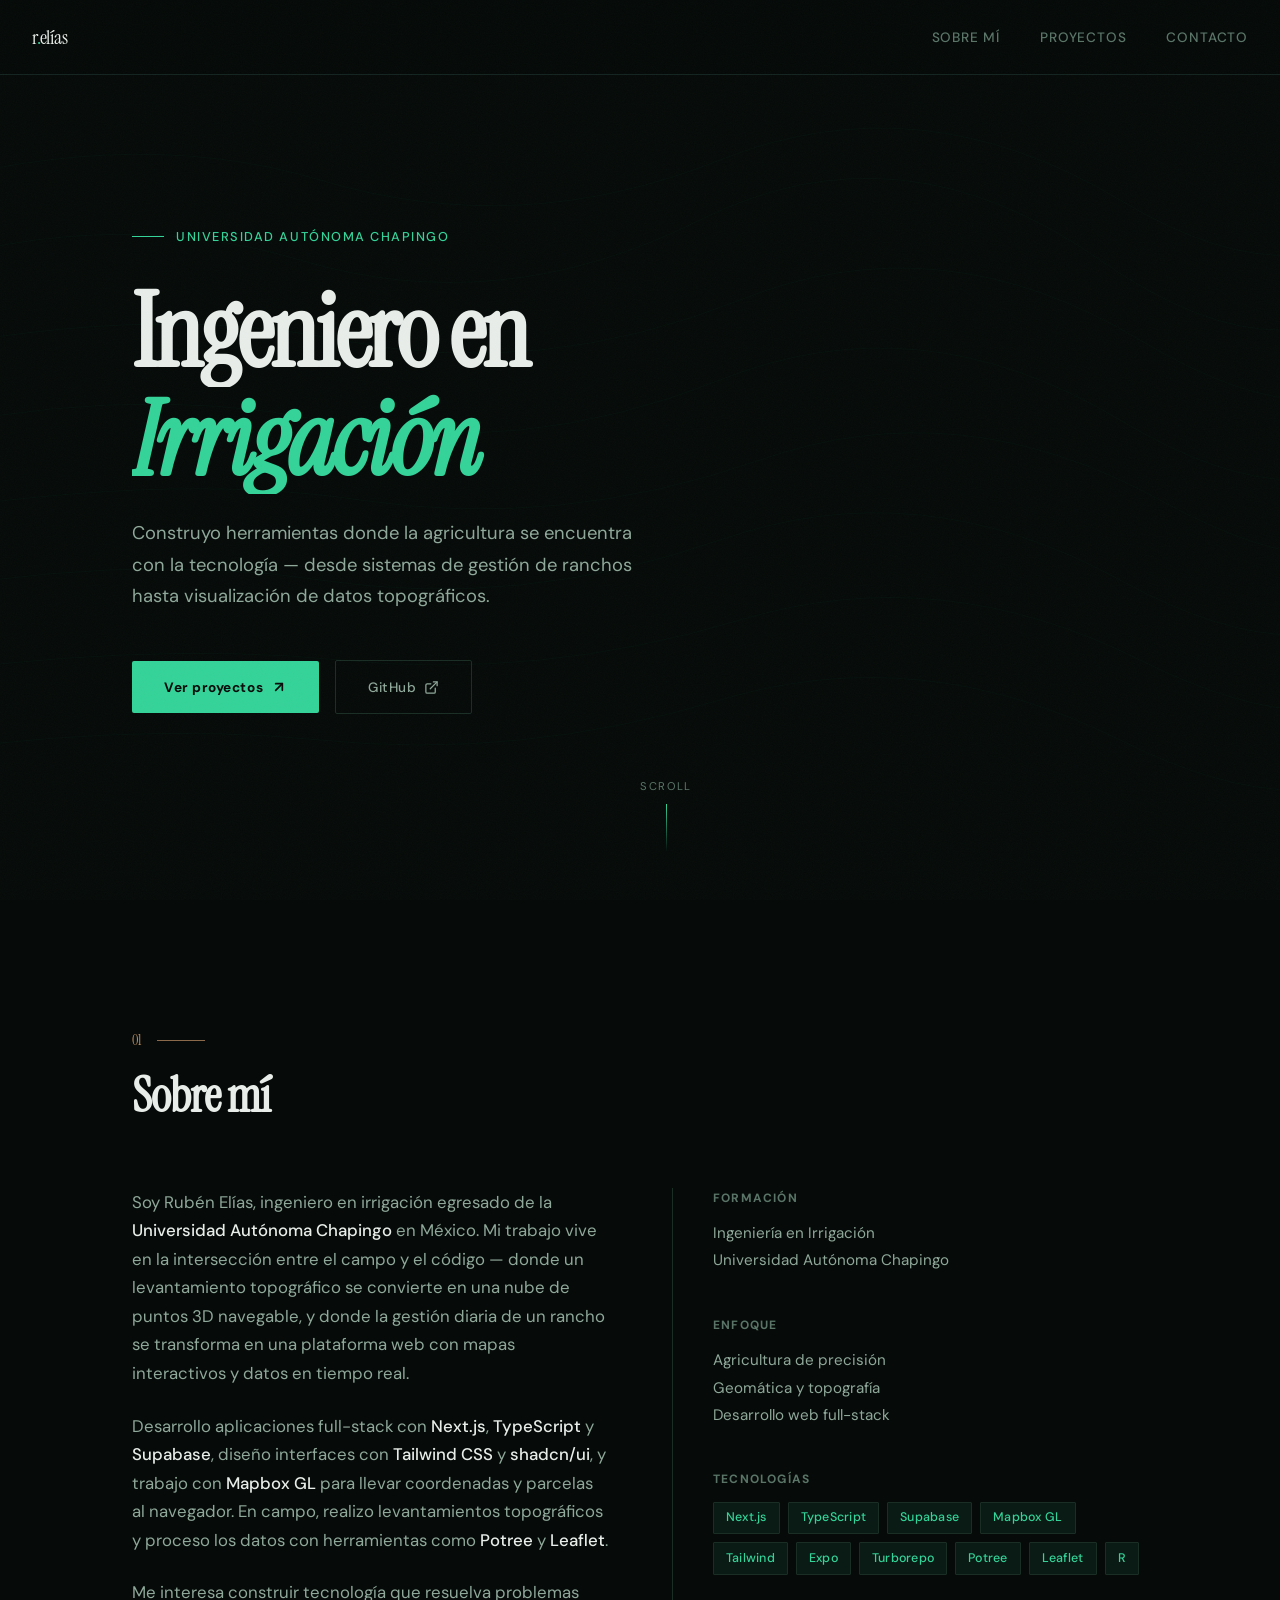
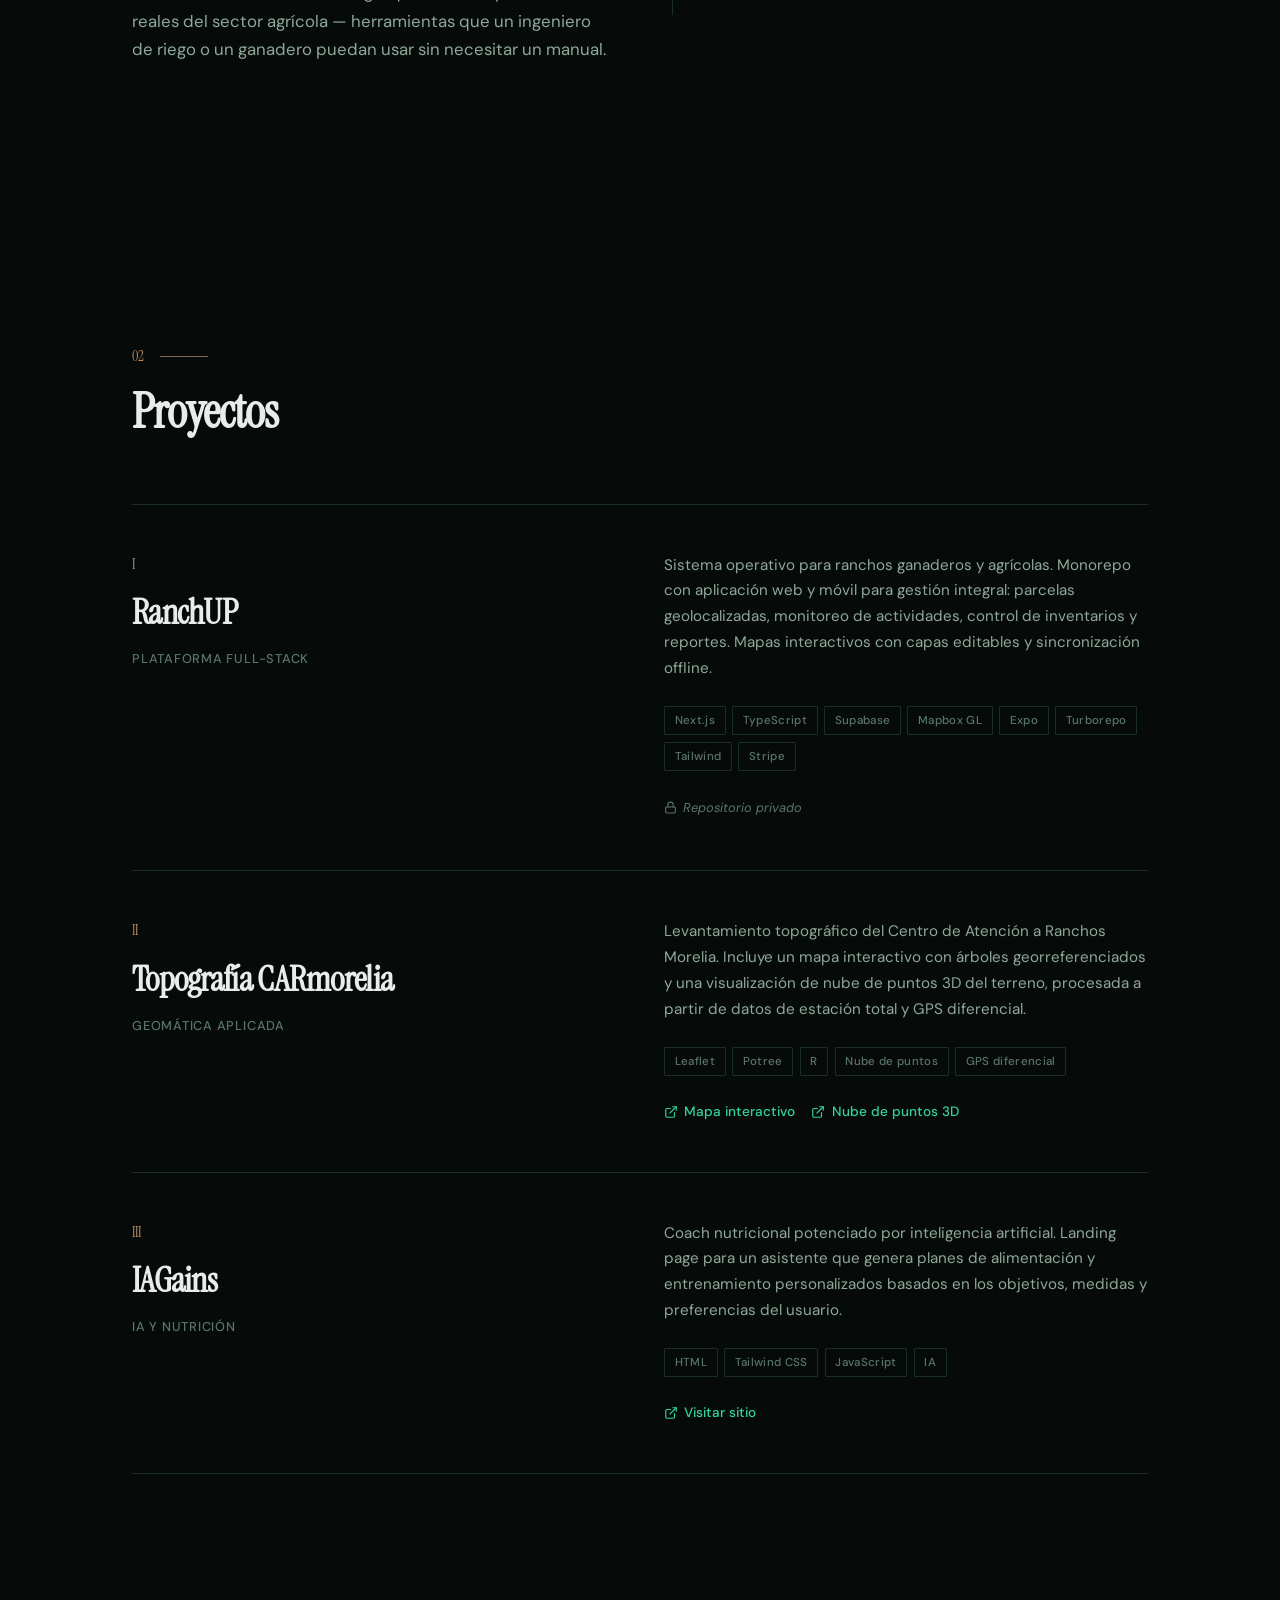
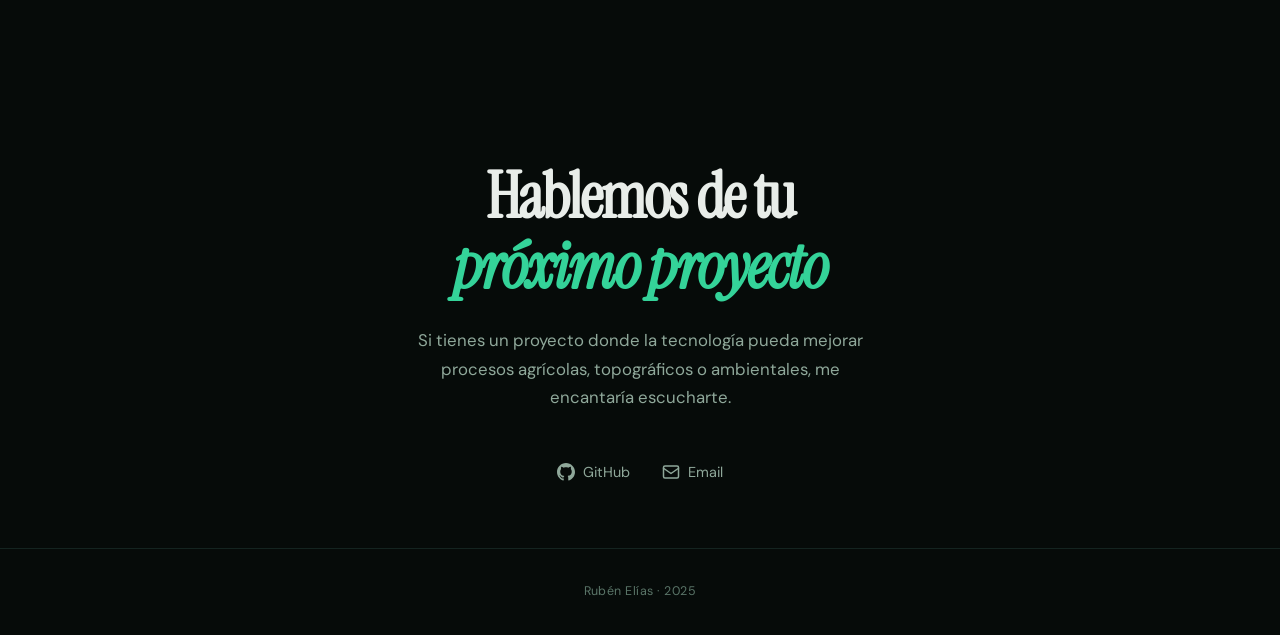
==== index.html @ 55826eb1 "Add portfolio site" ====
<!DOCTYPE html>
<html lang="es">
<head>
    <meta charset="UTF-8">
    <meta name="viewport" content="width=device-width, initial-scale=1.0">
    <title>Rubén Elías — Ingeniero en Irrigación</title>
    <meta name="description" content="Portafolio de Rubén Elías. Ingeniero en Irrigación por la Universidad Autónoma Chapingo. Agricultura de precisión, geomática y desarrollo web.">
    <meta property="og:title" content="Rubén Elías — Ingeniero en Irrigación">
    <meta property="og:description" content="Donde la agricultura se encuentra con la tecnología.">
    <meta property="og:type" content="website">
    <meta property="og:url" content="https://reliasdomi.github.io">
    <link rel="icon" href="data:image/svg+xml,%3Csvg xmlns='http://www.w3.org/2000/svg' viewBox='0 0 100 100'%3E%3Ccircle cx='50' cy='50' r='45' fill='none' stroke='%2334d399' stroke-width='3'/%3E%3Cpath d='M30 65 Q40 30 50 50 Q60 70 70 35' fill='none' stroke='%2334d399' stroke-width='4' stroke-linecap='round'/%3E%3C/svg%3E">
    <link rel="preconnect" href="https://fonts.googleapis.com">
    <link rel="preconnect" href="https://fonts.gstatic.com" crossorigin>
    <link href="https://fonts.googleapis.com/css2?family=DM+Sans:ital,wght@0,400;0,500;0,700;1,400&family=Instrument+Serif:ital@0;1&display=swap" rel="stylesheet">
    <style>
        *, *::before, *::after { margin: 0; padding: 0; box-sizing: border-box; }

        :root {
            --bg-deep: #060b09;
            --bg-surface: #0c1410;
            --bg-elevated: #121e19;
            --bg-card: #0f1a15;
            --border: #1a2e25;
            --border-subtle: #142420;
            --text-primary: #e8ede9;
            --text-secondary: #8fa89a;
            --text-muted: #5a7568;
            --accent: #34d399;
            --accent-dim: #059669;
            --accent-glow: rgba(52, 211, 153, 0.08);
            --copper: #c2956a;
            --copper-dim: #8a6a4a;
            --font-display: 'Instrument Serif', Georgia, serif;
            --font-body: 'DM Sans', system-ui, sans-serif;
        }

        html { scroll-behavior: smooth; }

        body {
            font-family: var(--font-body);
            background: var(--bg-deep);
            color: var(--text-primary);
            line-height: 1.7;
            overflow-x: hidden;
            -webkit-font-smoothing: antialiased;
        }

        /* ========== TOPOGRAPHIC BACKGROUND ========== */
        .topo-bg {
            position: fixed;
            inset: 0;
            z-index: 0;
            pointer-events: none;
            opacity: 0.035;
        }

        .topo-bg svg {
            width: 100%;
            height: 100%;
        }

        /* ========== LAYOUT ========== */
        .container {
            max-width: 1080px;
            margin: 0 auto;
            padding: 0 2rem;
        }

        section {
            position: relative;
            z-index: 1;
        }

        /* ========== NAV ========== */
        nav {
            position: fixed;
            top: 0;
            left: 0;
            right: 0;
            z-index: 100;
            padding: 1.25rem 2rem;
            display: flex;
            justify-content: space-between;
            align-items: center;
            backdrop-filter: blur(20px);
            background: rgba(6, 11, 9, 0.7);
            border-bottom: 1px solid var(--border-subtle);
            transition: transform 0.4s ease;
        }

        nav.hidden { transform: translateY(-100%); }

        .nav-logo {
            font-family: var(--font-display);
            font-size: 1.25rem;
            color: var(--text-primary);
            text-decoration: none;
            letter-spacing: -0.01em;
        }

        .nav-logo span { color: var(--accent); }

        .nav-links {
            display: flex;
            gap: 2.5rem;
            list-style: none;
        }

        .nav-links a {
            color: var(--text-muted);
            text-decoration: none;
            font-size: 0.85rem;
            font-weight: 500;
            letter-spacing: 0.06em;
            text-transform: uppercase;
            transition: color 0.3s;
        }

        .nav-links a:hover { color: var(--accent); }

        /* ========== HERO ========== */
        .hero {
            min-height: 100vh;
            display: flex;
            align-items: center;
            padding: 8rem 0 6rem;
            position: relative;
        }

        .hero-content { width: 100%; }

        .hero-label {
            display: inline-flex;
            align-items: center;
            gap: 0.75rem;
            font-size: 0.8rem;
            font-weight: 500;
            letter-spacing: 0.12em;
            text-transform: uppercase;
            color: var(--accent);
            margin-bottom: 2rem;
            opacity: 0;
            transform: translateY(20px);
            animation: fadeUp 0.8s 0.3s forwards;
        }

        .hero-label::before {
            content: '';
            display: block;
            width: 2rem;
            height: 1px;
            background: var(--accent);
        }

        .hero-title {
            font-family: var(--font-display);
            font-size: clamp(3.2rem, 8vw, 6.5rem);
            line-height: 1.05;
            letter-spacing: -0.03em;
            color: var(--text-primary);
            margin-bottom: 1.5rem;
        }

        .hero-title .line {
            display: block;
            overflow: hidden;
        }

        .hero-title .line-inner {
            display: block;
            opacity: 0;
            transform: translateY(100%);
            animation: slideUp 1s cubic-bezier(0.16, 1, 0.3, 1) forwards;
        }

        .hero-title .line:nth-child(1) .line-inner { animation-delay: 0.5s; }
        .hero-title .line:nth-child(2) .line-inner { animation-delay: 0.65s; }

        .hero-title em {
            font-style: italic;
            color: var(--accent);
        }

        .hero-subtitle {
            font-size: 1.15rem;
            color: var(--text-secondary);
            max-width: 520px;
            margin-bottom: 3rem;
            opacity: 0;
            transform: translateY(20px);
            animation: fadeUp 0.8s 1s forwards;
        }

        .hero-actions {
            display: flex;
            gap: 1rem;
            align-items: center;
            opacity: 0;
            transform: translateY(20px);
            animation: fadeUp 0.8s 1.2s forwards;
        }

        .btn-primary {
            display: inline-flex;
            align-items: center;
            gap: 0.5rem;
            padding: 0.9rem 2rem;
            background: var(--accent);
            color: var(--bg-deep);
            text-decoration: none;
            font-weight: 700;
            font-size: 0.85rem;
            letter-spacing: 0.04em;
            border-radius: 2px;
            transition: all 0.3s;
        }

        .btn-primary:hover {
            background: #5eead4;
            box-shadow: 0 0 30px rgba(52, 211, 153, 0.25);
        }

        .btn-ghost {
            display: inline-flex;
            align-items: center;
            gap: 0.5rem;
            padding: 0.9rem 2rem;
            color: var(--text-secondary);
            text-decoration: none;
            font-weight: 500;
            font-size: 0.85rem;
            letter-spacing: 0.04em;
            border: 1px solid var(--border);
            border-radius: 2px;
            transition: all 0.3s;
        }

        .btn-ghost:hover {
            color: var(--text-primary);
            border-color: var(--text-muted);
        }

        .hero-scroll {
            position: absolute;
            bottom: 3rem;
            left: 50%;
            transform: translateX(-50%);
            display: flex;
            flex-direction: column;
            align-items: center;
            gap: 0.5rem;
            color: var(--text-muted);
            font-size: 0.7rem;
            letter-spacing: 0.15em;
            text-transform: uppercase;
            opacity: 0;
            animation: fadeUp 0.8s 1.6s forwards;
        }

        .scroll-line {
            width: 1px;
            height: 3rem;
            background: linear-gradient(to bottom, var(--accent), transparent);
            animation: pulse 2s ease-in-out infinite;
        }

        /* ========== SECTION HEADERS ========== */
        .section-header {
            margin-bottom: 4rem;
        }

        .section-number {
            font-family: var(--font-display);
            font-size: 0.9rem;
            color: var(--copper);
            display: flex;
            align-items: center;
            gap: 1rem;
            margin-bottom: 1rem;
        }

        .section-number::after {
            content: '';
            display: block;
            width: 3rem;
            height: 1px;
            background: var(--copper-dim);
        }

        .section-title {
            font-family: var(--font-display);
            font-size: clamp(2rem, 4vw, 3rem);
            line-height: 1.15;
            letter-spacing: -0.02em;
        }

        /* ========== ABOUT ========== */
        .about {
            padding: 8rem 0;
        }

        .about-grid {
            display: grid;
            grid-template-columns: 1fr 1fr;
            gap: 4rem;
            align-items: start;
        }

        .about-text p {
            color: var(--text-secondary);
            margin-bottom: 1.5rem;
            font-size: 1.05rem;
        }

        .about-text strong {
            color: var(--text-primary);
            font-weight: 500;
        }

        .about-aside {
            border-left: 1px solid var(--border);
            padding-left: 2.5rem;
        }

        .aside-block {
            margin-bottom: 2.5rem;
        }

        .aside-label {
            font-size: 0.75rem;
            font-weight: 700;
            letter-spacing: 0.1em;
            text-transform: uppercase;
            color: var(--text-muted);
            margin-bottom: 0.75rem;
        }

        .aside-value {
            color: var(--text-secondary);
            font-size: 0.95rem;
            line-height: 1.8;
        }

        .tech-list {
            display: flex;
            flex-wrap: wrap;
            gap: 0.5rem;
        }

        .tech-tag {
            padding: 0.3rem 0.75rem;
            background: var(--accent-glow);
            border: 1px solid var(--border);
            color: var(--accent);
            font-size: 0.78rem;
            font-weight: 500;
            border-radius: 1px;
            letter-spacing: 0.02em;
        }

        /* ========== PROJECTS ========== */
        .projects {
            padding: 8rem 0;
        }

        .project-card {
            display: grid;
            grid-template-columns: 1fr 1fr;
            gap: 3rem;
            padding: 3rem 0;
            border-top: 1px solid var(--border);
            align-items: start;
        }

        .project-card:last-child {
            border-bottom: 1px solid var(--border);
        }

        .project-meta {
            display: flex;
            flex-direction: column;
            gap: 1rem;
        }

        .project-number {
            font-family: var(--font-display);
            font-size: 0.85rem;
            color: var(--copper);
        }

        .project-name {
            font-family: var(--font-display);
            font-size: clamp(1.6rem, 3vw, 2.2rem);
            line-height: 1.15;
            letter-spacing: -0.02em;
        }

        .project-type {
            font-size: 0.8rem;
            color: var(--text-muted);
            font-weight: 500;
            letter-spacing: 0.06em;
            text-transform: uppercase;
        }

        .project-body p {
            color: var(--text-secondary);
            font-size: 0.95rem;
            margin-bottom: 1.5rem;
        }

        .project-tags {
            display: flex;
            flex-wrap: wrap;
            gap: 0.4rem;
            margin-bottom: 1.5rem;
        }

        .project-tag {
            padding: 0.25rem 0.6rem;
            font-size: 0.72rem;
            font-weight: 500;
            letter-spacing: 0.03em;
            color: var(--text-muted);
            border: 1px solid var(--border);
            border-radius: 1px;
        }

        .project-links {
            display: flex;
            gap: 1rem;
            flex-wrap: wrap;
        }

        .project-link {
            display: inline-flex;
            align-items: center;
            gap: 0.4rem;
            color: var(--accent);
            text-decoration: none;
            font-size: 0.85rem;
            font-weight: 500;
            transition: color 0.3s;
        }

        .project-link:hover { color: #5eead4; }

        .project-link svg {
            width: 14px;
            height: 14px;
        }

        .project-private {
            display: inline-flex;
            align-items: center;
            gap: 0.4rem;
            color: var(--text-muted);
            font-size: 0.8rem;
            font-style: italic;
        }

        .project-private svg {
            width: 13px;
            height: 13px;
        }

        /* ========== CONTACT ========== */
        .contact {
            padding: 10rem 0 4rem;
            text-align: center;
        }

        .contact-heading {
            font-family: var(--font-display);
            font-size: clamp(2.5rem, 5vw, 4rem);
            line-height: 1.1;
            letter-spacing: -0.03em;
            margin-bottom: 1.5rem;
        }

        .contact-heading em {
            font-style: italic;
            color: var(--accent);
        }

        .contact-text {
            color: var(--text-secondary);
            font-size: 1.05rem;
            max-width: 480px;
            margin: 0 auto 3rem;
        }

        .contact-links {
            display: flex;
            justify-content: center;
            gap: 2rem;
        }

        .contact-link {
            display: inline-flex;
            align-items: center;
            gap: 0.5rem;
            color: var(--text-secondary);
            text-decoration: none;
            font-size: 0.9rem;
            transition: color 0.3s;
        }

        .contact-link:hover { color: var(--accent); }

        .contact-link svg {
            width: 18px;
            height: 18px;
        }

        /* ========== FOOTER ========== */
        footer {
            border-top: 1px solid var(--border-subtle);
            padding: 2rem;
            text-align: center;
            color: var(--text-muted);
            font-size: 0.78rem;
            letter-spacing: 0.04em;
        }

        /* ========== REVEAL ANIMATIONS ========== */
        .reveal {
            opacity: 0;
            transform: translateY(30px);
            transition: opacity 0.8s cubic-bezier(0.16, 1, 0.3, 1),
                        transform 0.8s cubic-bezier(0.16, 1, 0.3, 1);
        }

        .reveal.visible {
            opacity: 1;
            transform: translateY(0);
        }

        .reveal-delay-1 { transition-delay: 0.1s; }
        .reveal-delay-2 { transition-delay: 0.2s; }
        .reveal-delay-3 { transition-delay: 0.3s; }

        /* ========== KEYFRAMES ========== */
        @keyframes fadeUp {
            to { opacity: 1; transform: translateY(0); }
        }

        @keyframes slideUp {
            to { opacity: 1; transform: translateY(0); }
        }

        @keyframes pulse {
            0%, 100% { opacity: 0.3; }
            50% { opacity: 1; }
        }

        /* ========== GRAIN OVERLAY ========== */
        body::after {
            content: '';
            position: fixed;
            inset: 0;
            z-index: 9999;
            pointer-events: none;
            opacity: 0.025;
            background-image: url("data:image/svg+xml,%3Csvg viewBox='0 0 256 256' xmlns='http://www.w3.org/2000/svg'%3E%3Cfilter id='n'%3E%3CfeTurbulence type='fractalNoise' baseFrequency='0.9' numOctaves='4' stitchTiles='stitch'/%3E%3C/filter%3E%3Crect width='100%25' height='100%25' filter='url(%23n)'/%3E%3C/svg%3E");
            background-repeat: repeat;
            background-size: 256px 256px;
        }

        /* ========== RESPONSIVE ========== */
        @media (max-width: 768px) {
            .container { padding: 0 1.25rem; }

            .nav-links { display: none; }

            .about-grid {
                grid-template-columns: 1fr;
                gap: 3rem;
            }

            .about-aside {
                border-left: none;
                border-top: 1px solid var(--border);
                padding-left: 0;
                padding-top: 2.5rem;
            }

            .project-card {
                grid-template-columns: 1fr;
                gap: 1.5rem;
                padding: 2.5rem 0;
            }

            .hero { padding: 6rem 0 4rem; }

            .hero-actions {
                flex-direction: column;
                align-items: flex-start;
            }

            .contact-links {
                flex-direction: column;
                align-items: center;
                gap: 1rem;
            }

            .hero-scroll { display: none; }
        }

        /* ========== SELECTION ========== */
        ::selection {
            background: rgba(52, 211, 153, 0.2);
            color: var(--text-primary);
        }
    </style>
</head>
<body>

    <!-- Topographic contour background -->
    <div class="topo-bg" aria-hidden="true">
        <svg viewBox="0 0 1440 900" preserveAspectRatio="xMidYMid slice">
            <g fill="none" stroke="#34d399" stroke-width="0.8">
                <path d="M-50 200 Q200 120 400 180 Q600 240 800 160 Q1000 80 1200 200 Q1400 320 1500 180"/>
                <path d="M-50 280 Q180 200 380 260 Q580 320 780 220 Q980 120 1180 260 Q1380 400 1500 260"/>
                <path d="M-50 360 Q220 300 420 340 Q620 380 820 300 Q1020 220 1220 340 Q1420 460 1500 340"/>
                <path d="M-50 440 Q200 380 400 420 Q600 460 800 380 Q1000 300 1200 420 Q1400 540 1500 420"/>
                <path d="M-50 520 Q240 470 440 500 Q640 530 840 460 Q1040 390 1240 500 Q1440 610 1500 500"/>
                <path d="M-50 600 Q200 550 400 580 Q600 610 800 540 Q1000 470 1200 580 Q1400 690 1500 580"/>
                <path d="M-50 680 Q220 640 420 660 Q620 680 820 620 Q1020 560 1220 660 Q1420 760 1500 660"/>
                <path d="M-50 760 Q200 720 400 740 Q600 760 800 700 Q1000 640 1200 740 Q1400 840 1500 740"/>
            </g>
        </svg>
    </div>

    <!-- Navigation -->
    <nav id="nav">
        <a href="#" class="nav-logo">r<span>.</span>elías</a>
        <ul class="nav-links">
            <li><a href="#sobre-mi">Sobre mí</a></li>
            <li><a href="#proyectos">Proyectos</a></li>
            <li><a href="#contacto">Contacto</a></li>
        </ul>
    </nav>

    <!-- Hero -->
    <section class="hero">
        <div class="container hero-content">
            <div class="hero-label">Universidad Autónoma Chapingo</div>
            <h1 class="hero-title">
                <span class="line"><span class="line-inner">Ingeniero en</span></span>
                <span class="line"><span class="line-inner"><em>Irrigación</em></span></span>
            </h1>
            <p class="hero-subtitle">
                Construyo herramientas donde la agricultura se encuentra con la tecnología — desde sistemas de gestión de ranchos hasta visualización de datos topográficos.
            </p>
            <div class="hero-actions">
                <a href="#proyectos" class="btn-primary">
                    Ver proyectos
                    <svg width="16" height="16" viewBox="0 0 24 24" fill="none" stroke="currentColor" stroke-width="2.5" stroke-linecap="round" stroke-linejoin="round"><path d="M7 17L17 7"/><path d="M7 7h10v10"/></svg>
                </a>
                <a href="https://github.com/reliasdomi" target="_blank" rel="noopener" class="btn-ghost">
                    GitHub
                    <svg width="15" height="15" viewBox="0 0 24 24" fill="none" stroke="currentColor" stroke-width="2" stroke-linecap="round" stroke-linejoin="round"><path d="M18 13v6a2 2 0 01-2 2H5a2 2 0 01-2-2V8a2 2 0 012-2h6"/><polyline points="15 3 21 3 21 9"/><line x1="10" y1="14" x2="21" y2="3"/></svg>
                </a>
            </div>
        </div>
        <div class="hero-scroll">
            <span>Scroll</span>
            <div class="scroll-line"></div>
        </div>
    </section>

    <!-- About -->
    <section class="about" id="sobre-mi">
        <div class="container">
            <div class="section-header reveal">
                <div class="section-number">01</div>
                <h2 class="section-title">Sobre mí</h2>
            </div>
            <div class="about-grid">
                <div class="about-text">
                    <p class="reveal">
                        Soy Rubén Elías, ingeniero en irrigación egresado de la <strong>Universidad Autónoma Chapingo</strong> en México. Mi trabajo vive en la intersección entre el campo y el código — donde un levantamiento topográfico se convierte en una nube de puntos 3D navegable, y donde la gestión diaria de un rancho se transforma en una plataforma web con mapas interactivos y datos en tiempo real.
                    </p>
                    <p class="reveal reveal-delay-1">
                        Desarrollo aplicaciones full-stack con <strong>Next.js</strong>, <strong>TypeScript</strong> y <strong>Supabase</strong>, diseño interfaces con <strong>Tailwind CSS</strong> y <strong>shadcn/ui</strong>, y trabajo con <strong>Mapbox GL</strong> para llevar coordenadas y parcelas al navegador. En campo, realizo levantamientos topográficos y proceso los datos con herramientas como <strong>Potree</strong> y <strong>Leaflet</strong>.
                    </p>
                    <p class="reveal reveal-delay-2">
                        Me interesa construir tecnología que resuelva problemas reales del sector agrícola — herramientas que un ingeniero de riego o un ganadero puedan usar sin necesitar un manual.
                    </p>
                </div>
                <div class="about-aside reveal reveal-delay-2">
                    <div class="aside-block">
                        <div class="aside-label">Formación</div>
                        <div class="aside-value">
                            Ingeniería en Irrigación<br>
                            Universidad Autónoma Chapingo
                        </div>
                    </div>
                    <div class="aside-block">
                        <div class="aside-label">Enfoque</div>
                        <div class="aside-value">
                            Agricultura de precisión<br>
                            Geomática y topografía<br>
                            Desarrollo web full-stack
                        </div>
                    </div>
                    <div class="aside-block">
                        <div class="aside-label">Tecnologías</div>
                        <div class="tech-list">
                            <span class="tech-tag">Next.js</span>
                            <span class="tech-tag">TypeScript</span>
                            <span class="tech-tag">Supabase</span>
                            <span class="tech-tag">Mapbox GL</span>
                            <span class="tech-tag">Tailwind</span>
                            <span class="tech-tag">Expo</span>
                            <span class="tech-tag">Turborepo</span>
                            <span class="tech-tag">Potree</span>
                            <span class="tech-tag">Leaflet</span>
                            <span class="tech-tag">R</span>
                        </div>
                    </div>
                </div>
            </div>
        </div>
    </section>

    <!-- Projects -->
    <section class="projects" id="proyectos">
        <div class="container">
            <div class="section-header reveal">
                <div class="section-number">02</div>
                <h2 class="section-title">Proyectos</h2>
            </div>

            <!-- RanchUP -->
            <div class="project-card reveal">
                <div class="project-meta">
                    <span class="project-number">I</span>
                    <h3 class="project-name">RanchUP</h3>
                    <span class="project-type">Plataforma full-stack</span>
                </div>
                <div class="project-body">
                    <p>
                        Sistema operativo para ranchos ganaderos y agrícolas. Monorepo con aplicación web y móvil para gestión integral: parcelas geolocalizadas, monitoreo de actividades, control de inventarios y reportes. Mapas interactivos con capas editables y sincronización offline.
                    </p>
                    <div class="project-tags">
                        <span class="project-tag">Next.js</span>
                        <span class="project-tag">TypeScript</span>
                        <span class="project-tag">Supabase</span>
                        <span class="project-tag">Mapbox GL</span>
                        <span class="project-tag">Expo</span>
                        <span class="project-tag">Turborepo</span>
                        <span class="project-tag">Tailwind</span>
                        <span class="project-tag">Stripe</span>
                    </div>
                    <span class="project-private">
                        <svg viewBox="0 0 24 24" fill="none" stroke="currentColor" stroke-width="2" stroke-linecap="round" stroke-linejoin="round"><rect x="3" y="11" width="18" height="11" rx="2" ry="2"/><path d="M7 11V7a5 5 0 0110 0v4"/></svg>
                        Repositorio privado
                    </span>
                </div>
            </div>

            <!-- Topografía CARmorelia -->
            <div class="project-card reveal">
                <div class="project-meta">
                    <span class="project-number">II</span>
                    <h3 class="project-name">Topografía CARmorelia</h3>
                    <span class="project-type">Geomática aplicada</span>
                </div>
                <div class="project-body">
                    <p>
                        Levantamiento topográfico del Centro de Atención a Ranchos Morelia. Incluye un mapa interactivo con árboles georreferenciados y una visualización de nube de puntos 3D del terreno, procesada a partir de datos de estación total y GPS diferencial.
                    </p>
                    <div class="project-tags">
                        <span class="project-tag">Leaflet</span>
                        <span class="project-tag">Potree</span>
                        <span class="project-tag">R</span>
                        <span class="project-tag">Nube de puntos</span>
                        <span class="project-tag">GPS diferencial</span>
                    </div>
                    <div class="project-links">
                        <a href="https://reliasdomi.github.io/CARmorelia-arboles-georreferenciados/" target="_blank" rel="noopener" class="project-link">
                            <svg viewBox="0 0 24 24" fill="none" stroke="currentColor" stroke-width="2" stroke-linecap="round" stroke-linejoin="round"><path d="M18 13v6a2 2 0 01-2 2H5a2 2 0 01-2-2V8a2 2 0 012-2h6"/><polyline points="15 3 21 3 21 9"/><line x1="10" y1="14" x2="21" y2="3"/></svg>
                            Mapa interactivo
                        </a>
                        <a href="https://reliasdomi.github.io/nube-puntos-CARmorelia/" target="_blank" rel="noopener" class="project-link">
                            <svg viewBox="0 0 24 24" fill="none" stroke="currentColor" stroke-width="2" stroke-linecap="round" stroke-linejoin="round"><path d="M18 13v6a2 2 0 01-2 2H5a2 2 0 01-2-2V8a2 2 0 012-2h6"/><polyline points="15 3 21 3 21 9"/><line x1="10" y1="14" x2="21" y2="3"/></svg>
                            Nube de puntos 3D
                        </a>
                    </div>
                </div>
            </div>

            <!-- IAGains -->
            <div class="project-card reveal">
                <div class="project-meta">
                    <span class="project-number">III</span>
                    <h3 class="project-name">IAGains</h3>
                    <span class="project-type">IA y nutrición</span>
                </div>
                <div class="project-body">
                    <p>
                        Coach nutricional potenciado por inteligencia artificial. Landing page para un asistente que genera planes de alimentación y entrenamiento personalizados basados en los objetivos, medidas y preferencias del usuario.
                    </p>
                    <div class="project-tags">
                        <span class="project-tag">HTML</span>
                        <span class="project-tag">Tailwind CSS</span>
                        <span class="project-tag">JavaScript</span>
                        <span class="project-tag">IA</span>
                    </div>
                    <div class="project-links">
                        <a href="https://iagains.com" target="_blank" rel="noopener" class="project-link">
                            <svg viewBox="0 0 24 24" fill="none" stroke="currentColor" stroke-width="2" stroke-linecap="round" stroke-linejoin="round"><path d="M18 13v6a2 2 0 01-2 2H5a2 2 0 01-2-2V8a2 2 0 012-2h6"/><polyline points="15 3 21 3 21 9"/><line x1="10" y1="14" x2="21" y2="3"/></svg>
                            Visitar sitio
                        </a>
                    </div>
                </div>
            </div>
        </div>
    </section>

    <!-- Contact -->
    <section class="contact" id="contacto">
        <div class="container">
            <h2 class="contact-heading reveal">
                Hablemos de tu<br><em>próximo proyecto</em>
            </h2>
            <p class="contact-text reveal reveal-delay-1">
                Si tienes un proyecto donde la tecnología pueda mejorar procesos agrícolas, topográficos o ambientales, me encantaría escucharte.
            </p>
            <div class="contact-links reveal reveal-delay-2">
                <a href="https://github.com/reliasdomi" target="_blank" rel="noopener" class="contact-link">
                    <svg viewBox="0 0 24 24" fill="currentColor"><path d="M12 0c-6.626 0-12 5.373-12 12 0 5.302 3.438 9.8 8.207 11.387.599.111.793-.261.793-.577v-2.234c-3.338.726-4.033-1.416-4.033-1.416-.546-1.387-1.333-1.756-1.333-1.756-1.089-.745.083-.729.083-.729 1.205.084 1.839 1.237 1.839 1.237 1.07 1.834 2.807 1.304 3.492.997.107-.775.418-1.305.762-1.604-2.665-.305-5.467-1.334-5.467-5.931 0-1.311.469-2.381 1.236-3.221-.124-.303-.535-1.524.117-3.176 0 0 1.008-.322 3.301 1.23.957-.266 1.983-.399 3.003-.404 1.02.005 2.047.138 3.006.404 2.291-1.552 3.297-1.23 3.297-1.23.653 1.653.242 2.874.118 3.176.77.84 1.235 1.911 1.235 3.221 0 4.609-2.807 5.624-5.479 5.921.43.372.823 1.102.823 2.222v3.293c0 .319.192.694.801.576 4.765-1.589 8.199-6.086 8.199-11.386 0-6.627-5.373-12-12-12z"/></svg>
                    GitHub
                </a>
                <a href="mailto:reliasdomi@gmail.com" class="contact-link">
                    <svg viewBox="0 0 24 24" fill="none" stroke="currentColor" stroke-width="2" stroke-linecap="round" stroke-linejoin="round"><rect x="2" y="4" width="20" height="16" rx="2"/><path d="M22 7l-10 7L2 7"/></svg>
                    Email
                </a>
            </div>
        </div>
    </section>

    <!-- Footer -->
    <footer>
        Rubén Elías &middot; 2025
    </footer>

    <script>
        // Intersection Observer for reveal animations
        const observer = new IntersectionObserver((entries) => {
            entries.forEach(entry => {
                if (entry.isIntersecting) {
                    entry.target.classList.add('visible');
                    observer.unobserve(entry.target);
                }
            });
        }, { threshold: 0.15, rootMargin: '0px 0px -50px 0px' });

        document.querySelectorAll('.reveal').forEach(el => observer.observe(el));

        // Nav hide on scroll down, show on scroll up
        let lastScroll = 0;
        const nav = document.getElementById('nav');

        window.addEventListener('scroll', () => {
            const current = window.scrollY;
            if (current > lastScroll && current > 100) {
                nav.classList.add('hidden');
            } else {
                nav.classList.remove('hidden');
            }
            lastScroll = current;
        }, { passive: true });
    </script>

</body>
</html>
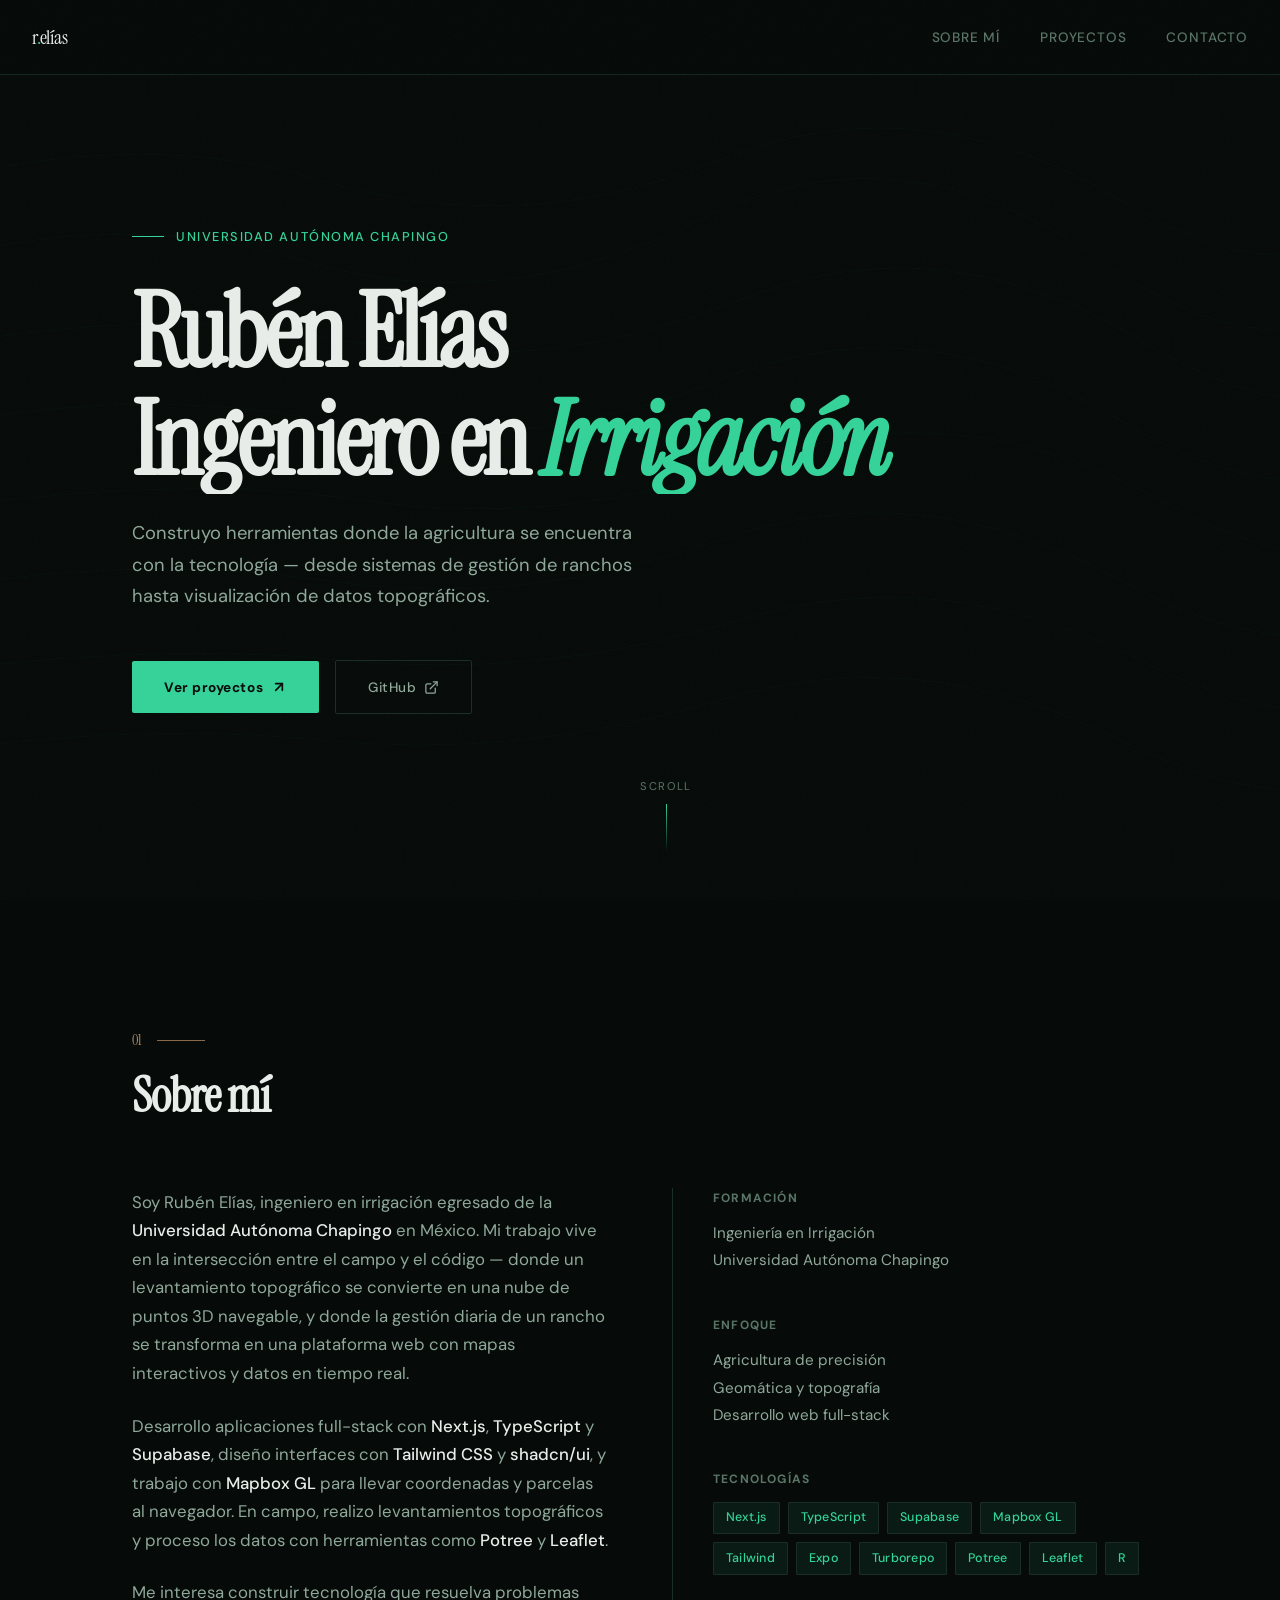
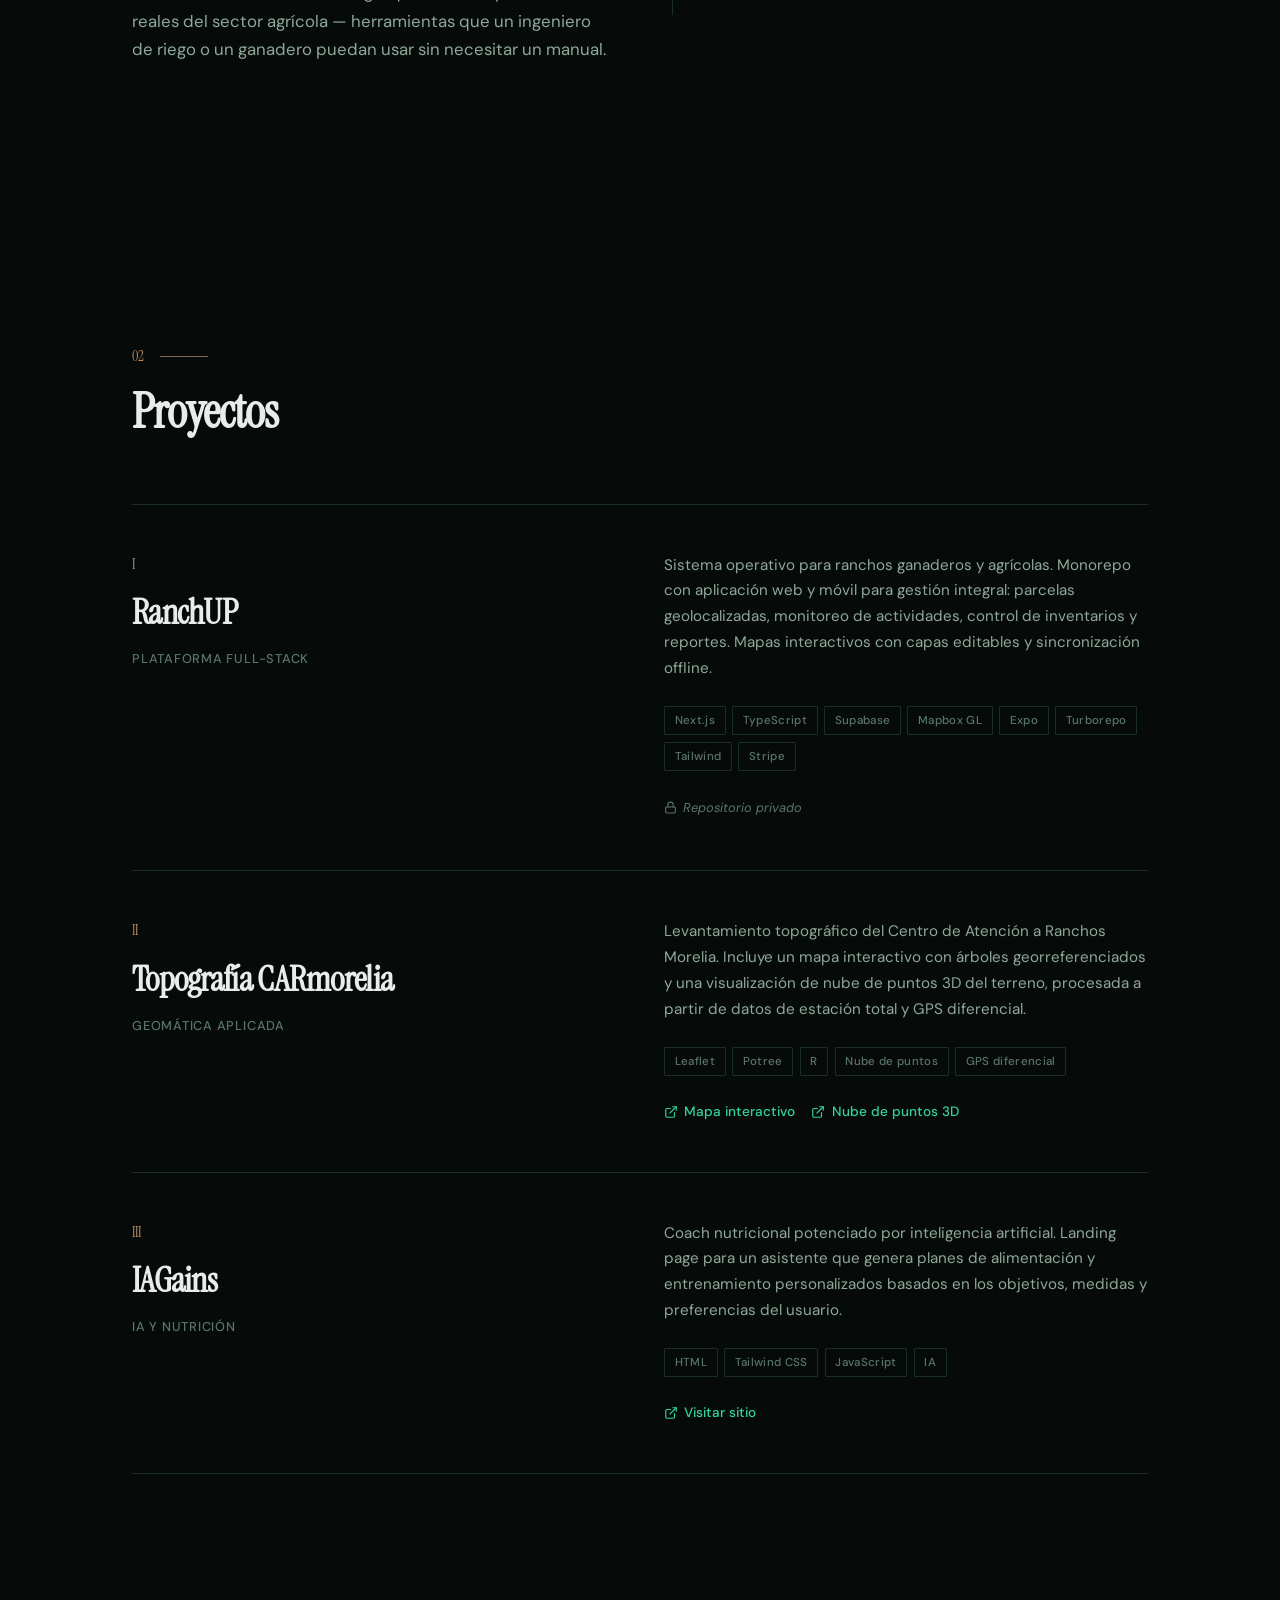
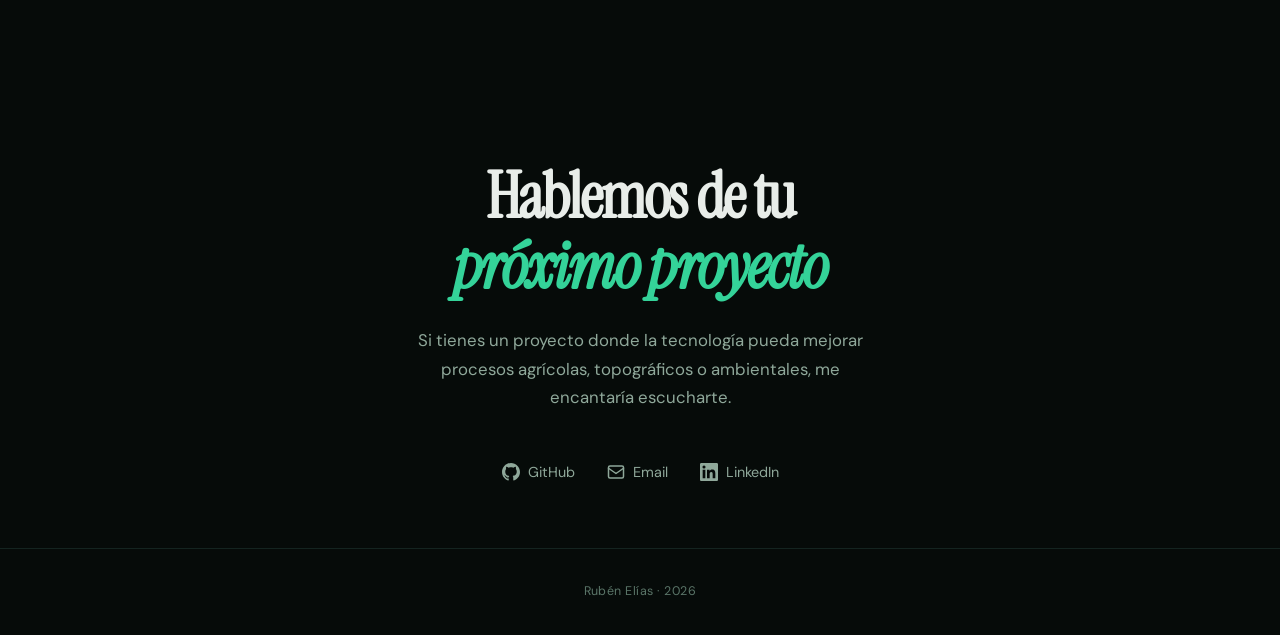
==== commit 617c6cf6: "Improve portfolio: name in hero, mobile nav, LinkedIn, fix year" ====
--- a/index.html
+++ b/index.html
@@ -119,6 +119,37 @@
 
         .nav-links a:hover { color: var(--accent); }
 
+        /* Hamburger */
+        .nav-toggle {
+            display: none;
+            background: none;
+            border: none;
+            cursor: pointer;
+            padding: 0.5rem;
+        }
+
+        .nav-toggle span {
+            display: block;
+            width: 22px;
+            height: 2px;
+            background: var(--text-primary);
+            margin: 5px 0;
+            transition: all 0.3s;
+            border-radius: 1px;
+        }
+
+        .nav-toggle.active span:nth-child(1) {
+            transform: rotate(45deg) translate(5px, 5px);
+        }
+
+        .nav-toggle.active span:nth-child(2) {
+            opacity: 0;
+        }
+
+        .nav-toggle.active span:nth-child(3) {
+            transform: rotate(-45deg) translate(5px, -5px);
+        }
+
         /* ========== HERO ========== */
         .hero {
             min-height: 100vh;
@@ -572,7 +603,29 @@
         @media (max-width: 768px) {
             .container { padding: 0 1.25rem; }
 
-            .nav-links { display: none; }
+            .nav-toggle { display: block; }
+
+            .nav-links {
+                display: none;
+                position: absolute;
+                top: 100%;
+                left: 0;
+                right: 0;
+                flex-direction: column;
+                gap: 0;
+                background: rgba(6, 11, 9, 0.95);
+                backdrop-filter: blur(20px);
+                border-bottom: 1px solid var(--border-subtle);
+                padding: 1rem 2rem 1.5rem;
+            }
+
+            .nav-links.open {
+                display: flex;
+            }
+
+            .nav-links a {
+                padding: 0.75rem 0;
+            }
 
             .about-grid {
                 grid-template-columns: 1fr;
@@ -636,7 +689,10 @@
     <!-- Navigation -->
     <nav id="nav">
         <a href="#" class="nav-logo">r<span>.</span>elías</a>
-        <ul class="nav-links">
+        <button class="nav-toggle" id="navToggle" aria-label="Menú">
+            <span></span><span></span><span></span>
+        </button>
+        <ul class="nav-links" id="navLinks">
             <li><a href="#sobre-mi">Sobre mí</a></li>
             <li><a href="#proyectos">Proyectos</a></li>
             <li><a href="#contacto">Contacto</a></li>
@@ -648,8 +704,8 @@
         <div class="container hero-content">
             <div class="hero-label">Universidad Autónoma Chapingo</div>
             <h1 class="hero-title">
-                <span class="line"><span class="line-inner">Ingeniero en</span></span>
-                <span class="line"><span class="line-inner"><em>Irrigación</em></span></span>
+                <span class="line"><span class="line-inner">Rubén Elías</span></span>
+                <span class="line"><span class="line-inner">Ingeniero en <em>Irrigación</em></span></span>
             </h1>
             <p class="hero-subtitle">
                 Construyo herramientas donde la agricultura se encuentra con la tecnología — desde sistemas de gestión de ranchos hasta visualización de datos topográficos.
@@ -835,9 +891,13 @@
                     <svg viewBox="0 0 24 24" fill="currentColor"><path d="M12 0c-6.626 0-12 5.373-12 12 0 5.302 3.438 9.8 8.207 11.387.599.111.793-.261.793-.577v-2.234c-3.338.726-4.033-1.416-4.033-1.416-.546-1.387-1.333-1.756-1.333-1.756-1.089-.745.083-.729.083-.729 1.205.084 1.839 1.237 1.839 1.237 1.07 1.834 2.807 1.304 3.492.997.107-.775.418-1.305.762-1.604-2.665-.305-5.467-1.334-5.467-5.931 0-1.311.469-2.381 1.236-3.221-.124-.303-.535-1.524.117-3.176 0 0 1.008-.322 3.301 1.23.957-.266 1.983-.399 3.003-.404 1.02.005 2.047.138 3.006.404 2.291-1.552 3.297-1.23 3.297-1.23.653 1.653.242 2.874.118 3.176.77.84 1.235 1.911 1.235 3.221 0 4.609-2.807 5.624-5.479 5.921.43.372.823 1.102.823 2.222v3.293c0 .319.192.694.801.576 4.765-1.589 8.199-6.086 8.199-11.386 0-6.627-5.373-12-12-12z"/></svg>
                     GitHub
                 </a>
-                <a href="mailto:reliasdomi@gmail.com" class="contact-link">
+                <a href="mailto:al24206161@chapingo.mx" class="contact-link">
                     <svg viewBox="0 0 24 24" fill="none" stroke="currentColor" stroke-width="2" stroke-linecap="round" stroke-linejoin="round"><rect x="2" y="4" width="20" height="16" rx="2"/><path d="M22 7l-10 7L2 7"/></svg>
                     Email
+                </a>
+                <a href="https://linkedin.com/in/" target="_blank" rel="noopener" class="contact-link">
+                    <svg viewBox="0 0 24 24" fill="currentColor"><path d="M20.447 20.452h-3.554v-5.569c0-1.328-.027-3.037-1.852-3.037-1.853 0-2.136 1.445-2.136 2.939v5.667H9.351V9h3.414v1.561h.046c.477-.9 1.637-1.85 3.37-1.85 3.601 0 4.267 2.37 4.267 5.455v6.286zM5.337 7.433a2.062 2.062 0 01-2.063-2.065 2.064 2.064 0 112.063 2.065zm1.782 13.019H3.555V9h3.564v11.452zM22.225 0H1.771C.792 0 0 .774 0 1.729v20.542C0 23.227.792 24 1.771 24h20.451C23.2 24 24 23.227 24 22.271V1.729C24 .774 23.2 0 22.222 0h.003z"/></svg>
+                    LinkedIn
                 </a>
             </div>
         </div>
@@ -845,7 +905,7 @@
 
     <!-- Footer -->
     <footer>
-        Rubén Elías &middot; 2025
+        Rubén Elías &middot; 2026
     </footer>
 
     <script>
@@ -861,6 +921,22 @@
 
         document.querySelectorAll('.reveal').forEach(el => observer.observe(el));
 
+        // Mobile nav toggle
+        const toggle = document.getElementById('navToggle');
+        const navLinks = document.getElementById('navLinks');
+
+        toggle.addEventListener('click', () => {
+            toggle.classList.toggle('active');
+            navLinks.classList.toggle('open');
+        });
+
+        navLinks.querySelectorAll('a').forEach(link => {
+            link.addEventListener('click', () => {
+                toggle.classList.remove('active');
+                navLinks.classList.remove('open');
+            });
+        });
+
         // Nav hide on scroll down, show on scroll up
         let lastScroll = 0;
         const nav = document.getElementById('nav');
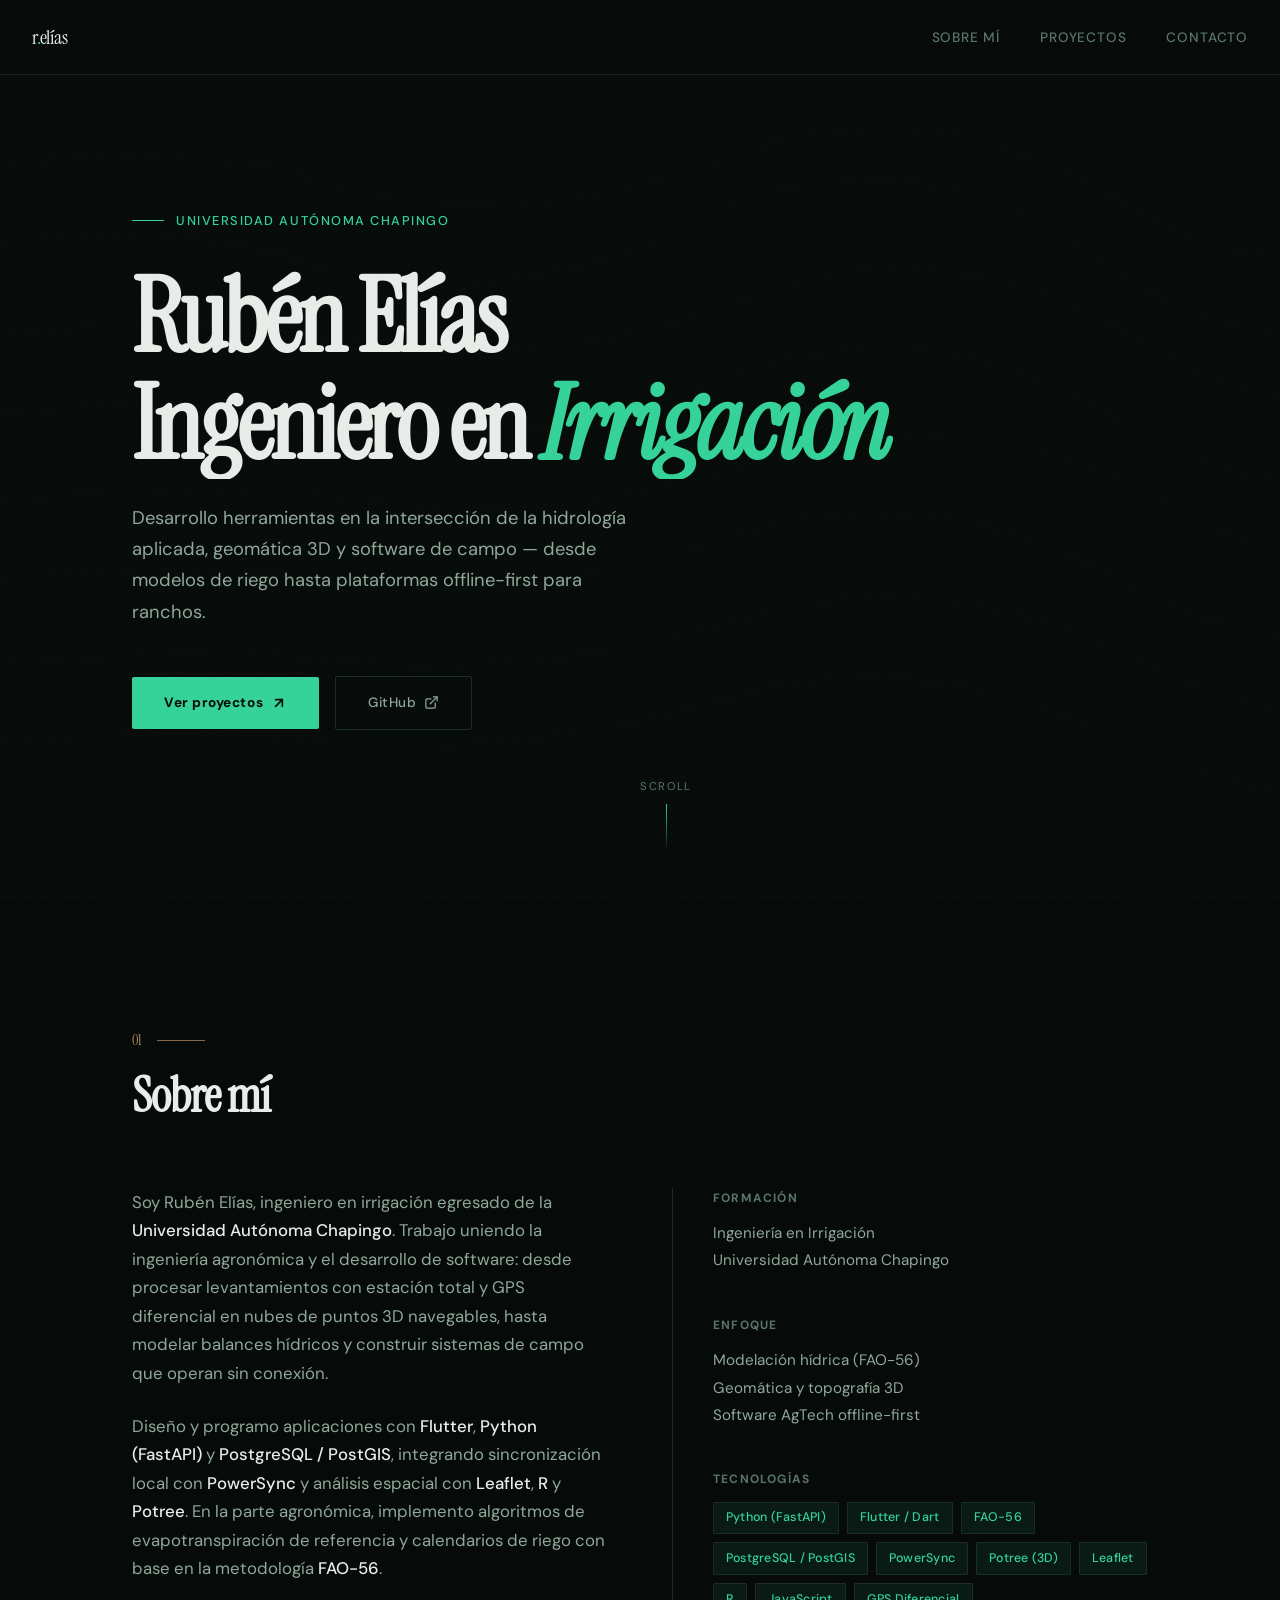
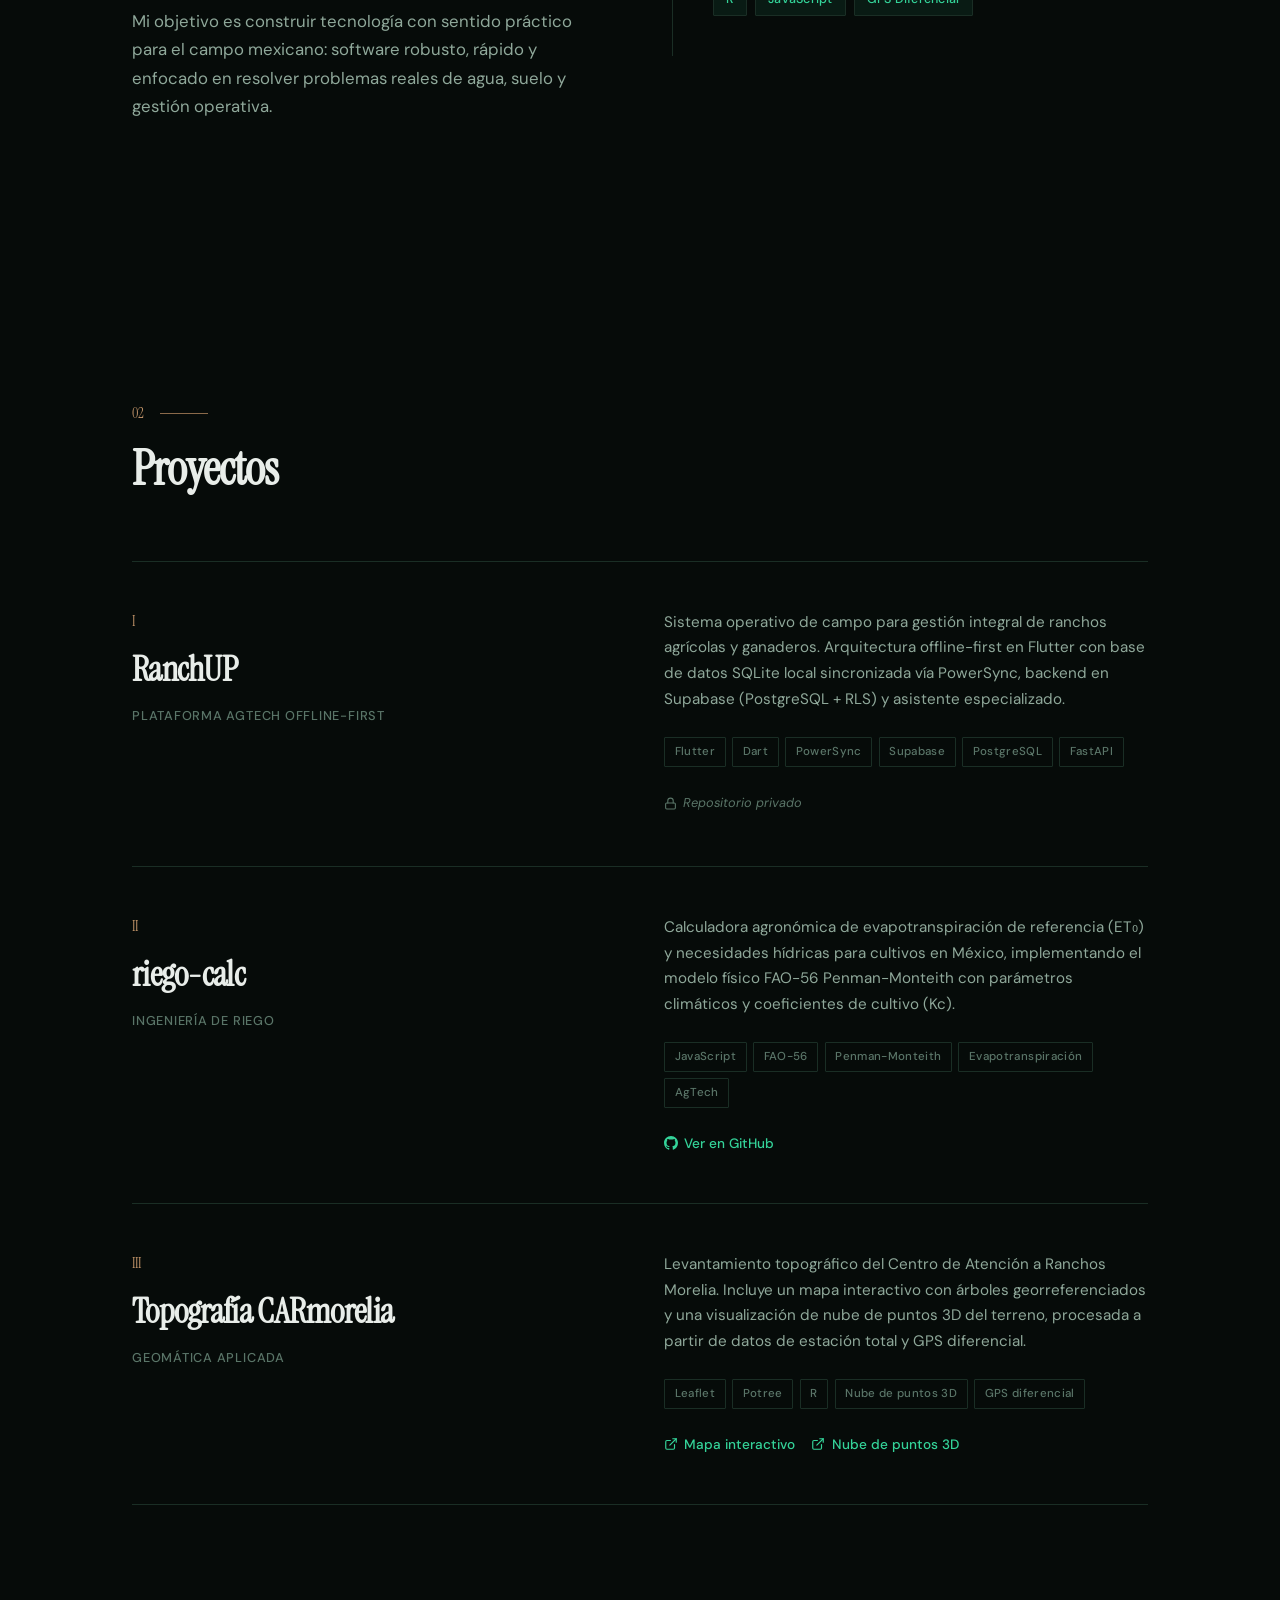
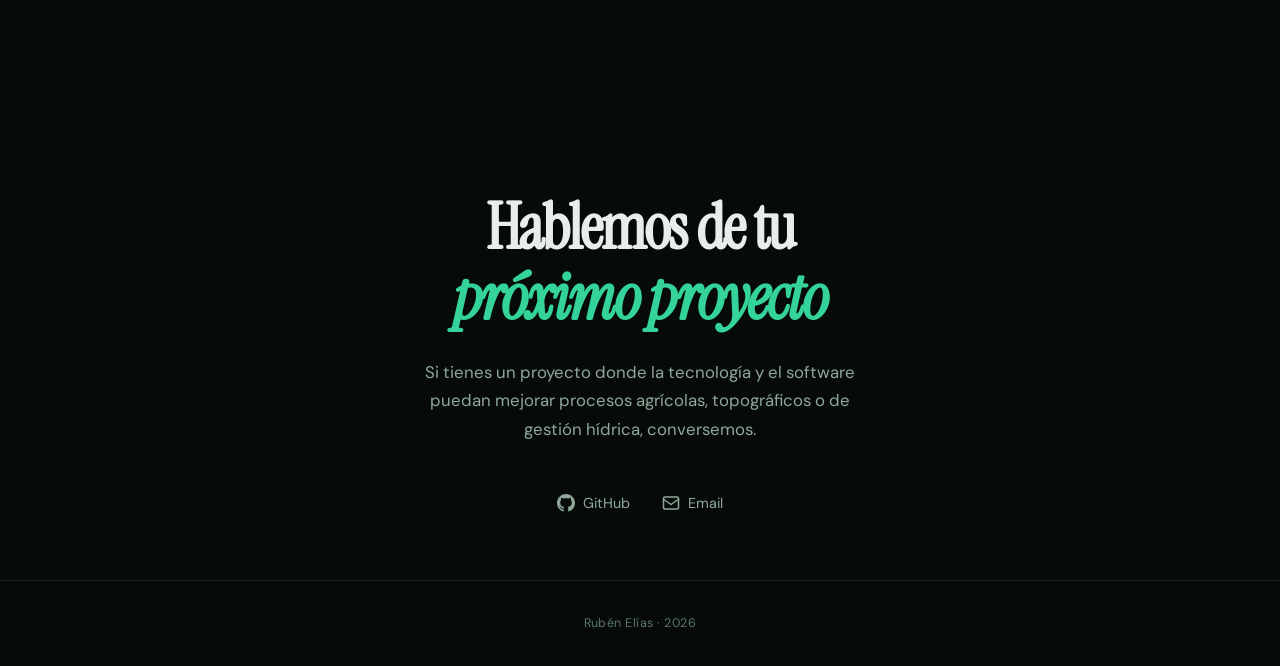
==== commit fc22ea04: "refactor: align content with irrigation engineering, FAO-56, and AgTech focus" ====
--- a/index.html
+++ b/index.html
@@ -3,10 +3,10 @@
 <head>
     <meta charset="UTF-8">
     <meta name="viewport" content="width=device-width, initial-scale=1.0">
-    <title>Rubén Elías — Ingeniero en Irrigación</title>
-    <meta name="description" content="Portafolio de Rubén Elías. Ingeniero en Irrigación por la Universidad Autónoma Chapingo. Agricultura de precisión, geomática y desarrollo web.">
-    <meta property="og:title" content="Rubén Elías — Ingeniero en Irrigación">
-    <meta property="og:description" content="Donde la agricultura se encuentra con la tecnología.">
+    <title>Rubén Elías — Ingeniero en Irrigación & Desarrollador</title>
+    <meta name="description" content="Portafolio de Rubén Elías. Ingeniero en Irrigación por la Universidad Autónoma Chapingo. Hidrología aplicada, geomática 3D y software AgTech.">
+    <meta property="og:title" content="Rubén Elías — Ingeniero en Irrigación & Desarrollador">
+    <meta property="og:description" content="Hidrología aplicada, geomática 3D y software para el campo mexicano.">
     <meta property="og:type" content="website">
     <meta property="og:url" content="https://reliasdomi.github.io">
     <link rel="icon" href="data:image/svg+xml,%3Csvg xmlns='http://www.w3.org/2000/svg' viewBox='0 0 100 100'%3E%3Ccircle cx='50' cy='50' r='45' fill='none' stroke='%2334d399' stroke-width='3'/%3E%3Cpath d='M30 65 Q40 30 50 50 Q60 70 70 35' fill='none' stroke='%2334d399' stroke-width='4' stroke-linecap='round'/%3E%3C/svg%3E">
@@ -708,7 +708,7 @@
                 <span class="line"><span class="line-inner">Ingeniero en <em>Irrigación</em></span></span>
             </h1>
             <p class="hero-subtitle">
-                Construyo herramientas donde la agricultura se encuentra con la tecnología — desde sistemas de gestión de ranchos hasta visualización de datos topográficos.
+                Desarrollo herramientas en la intersección de la hidrología aplicada, geomática 3D y software de campo — desde modelos de riego hasta plataformas offline-first para ranchos.
             </p>
             <div class="hero-actions">
                 <a href="#proyectos" class="btn-primary">
@@ -737,13 +737,13 @@
             <div class="about-grid">
                 <div class="about-text">
                     <p class="reveal">
-                        Soy Rubén Elías, ingeniero en irrigación egresado de la <strong>Universidad Autónoma Chapingo</strong> en México. Mi trabajo vive en la intersección entre el campo y el código — donde un levantamiento topográfico se convierte en una nube de puntos 3D navegable, y donde la gestión diaria de un rancho se transforma en una plataforma web con mapas interactivos y datos en tiempo real.
+                        Soy Rubén Elías, ingeniero en irrigación egresado de la <strong>Universidad Autónoma Chapingo</strong>. Trabajo uniendo la ingeniería agronómica y el desarrollo de software: desde procesar levantamientos con estación total y GPS diferencial en nubes de puntos 3D navegables, hasta modelar balances hídricos y construir sistemas de campo que operan sin conexión.
                     </p>
                     <p class="reveal reveal-delay-1">
-                        Desarrollo aplicaciones full-stack con <strong>Next.js</strong>, <strong>TypeScript</strong> y <strong>Supabase</strong>, diseño interfaces con <strong>Tailwind CSS</strong> y <strong>shadcn/ui</strong>, y trabajo con <strong>Mapbox GL</strong> para llevar coordenadas y parcelas al navegador. En campo, realizo levantamientos topográficos y proceso los datos con herramientas como <strong>Potree</strong> y <strong>Leaflet</strong>.
+                        Diseño y programo aplicaciones con <strong>Flutter</strong>, <strong>Python (FastAPI)</strong> y <strong>PostgreSQL / PostGIS</strong>, integrando sincronización local con <strong>PowerSync</strong> y análisis espacial con <strong>Leaflet</strong>, <strong>R</strong> y <strong>Potree</strong>. En la parte agronómica, implemento algoritmos de evapotranspiración de referencia y calendarios de riego con base en la metodología <strong>FAO-56</strong>.
                     </p>
                     <p class="reveal reveal-delay-2">
-                        Me interesa construir tecnología que resuelva problemas reales del sector agrícola — herramientas que un ingeniero de riego o un ganadero puedan usar sin necesitar un manual.
+                        Mi objetivo es construir tecnología con sentido práctico para el campo mexicano: software robusto, rápido y enfocado en resolver problemas reales de agua, suelo y gestión operativa.
                     </p>
                 </div>
                 <div class="about-aside reveal reveal-delay-2">
@@ -757,24 +757,24 @@
                     <div class="aside-block">
                         <div class="aside-label">Enfoque</div>
                         <div class="aside-value">
-                            Agricultura de precisión<br>
-                            Geomática y topografía<br>
-                            Desarrollo web full-stack
+                            Modelación hídrica (FAO-56)<br>
+                            Geomática y topografía 3D<br>
+                            Software AgTech offline-first
                         </div>
                     </div>
                     <div class="aside-block">
                         <div class="aside-label">Tecnologías</div>
                         <div class="tech-list">
-                            <span class="tech-tag">Next.js</span>
-                            <span class="tech-tag">TypeScript</span>
-                            <span class="tech-tag">Supabase</span>
-                            <span class="tech-tag">Mapbox GL</span>
-                            <span class="tech-tag">Tailwind</span>
-                            <span class="tech-tag">Expo</span>
-                            <span class="tech-tag">Turborepo</span>
-                            <span class="tech-tag">Potree</span>
+                            <span class="tech-tag">Python (FastAPI)</span>
+                            <span class="tech-tag">Flutter / Dart</span>
+                            <span class="tech-tag">FAO-56</span>
+                            <span class="tech-tag">PostgreSQL / PostGIS</span>
+                            <span class="tech-tag">PowerSync</span>
+                            <span class="tech-tag">Potree (3D)</span>
                             <span class="tech-tag">Leaflet</span>
                             <span class="tech-tag">R</span>
+                            <span class="tech-tag">JavaScript</span>
+                            <span class="tech-tag">GPS Diferencial</span>
                         </div>
                     </div>
                 </div>
@@ -795,21 +795,19 @@
                 <div class="project-meta">
                     <span class="project-number">I</span>
                     <h3 class="project-name">RanchUP</h3>
-                    <span class="project-type">Plataforma full-stack</span>
+                    <span class="project-type">Plataforma AgTech offline-first</span>
                 </div>
                 <div class="project-body">
                     <p>
-                        Sistema operativo para ranchos ganaderos y agrícolas. Monorepo con aplicación web y móvil para gestión integral: parcelas geolocalizadas, monitoreo de actividades, control de inventarios y reportes. Mapas interactivos con capas editables y sincronización offline.
+                        Sistema operativo de campo para gestión integral de ranchos agrícolas y ganaderos. Arquitectura offline-first en Flutter con base de datos SQLite local sincronizada vía PowerSync, backend en Supabase (PostgreSQL + RLS) y asistente especializado.
                     </p>
                     <div class="project-tags">
-                        <span class="project-tag">Next.js</span>
-                        <span class="project-tag">TypeScript</span>
+                        <span class="project-tag">Flutter</span>
+                        <span class="project-tag">Dart</span>
+                        <span class="project-tag">PowerSync</span>
                         <span class="project-tag">Supabase</span>
-                        <span class="project-tag">Mapbox GL</span>
-                        <span class="project-tag">Expo</span>
-                        <span class="project-tag">Turborepo</span>
-                        <span class="project-tag">Tailwind</span>
-                        <span class="project-tag">Stripe</span>
+                        <span class="project-tag">PostgreSQL</span>
+                        <span class="project-tag">FastAPI</span>
                     </div>
                     <span class="project-private">
                         <svg viewBox="0 0 24 24" fill="none" stroke="currentColor" stroke-width="2" stroke-linecap="round" stroke-linejoin="round"><rect x="3" y="11" width="18" height="11" rx="2" ry="2"/><path d="M7 11V7a5 5 0 0110 0v4"/></svg>
@@ -818,10 +816,37 @@
                 </div>
             </div>
 
+            <!-- riego-calc -->
+            <div class="project-card reveal">
+                <div class="project-meta">
+                    <span class="project-number">II</span>
+                    <h3 class="project-name">riego-calc</h3>
+                    <span class="project-type">Ingeniería de riego</span>
+                </div>
+                <div class="project-body">
+                    <p>
+                        Calculadora agronómica de evapotranspiración de referencia (ET₀) y necesidades hídricas para cultivos en México, implementando el modelo físico FAO-56 Penman-Monteith con parámetros climáticos y coeficientes de cultivo (Kc).
+                    </p>
+                    <div class="project-tags">
+                        <span class="project-tag">JavaScript</span>
+                        <span class="project-tag">FAO-56</span>
+                        <span class="project-tag">Penman-Monteith</span>
+                        <span class="project-tag">Evapotranspiración</span>
+                        <span class="project-tag">AgTech</span>
+                    </div>
+                    <div class="project-links">
+                        <a href="https://github.com/reliasdomi/riego-calc" target="_blank" rel="noopener" class="project-link">
+                            <svg viewBox="0 0 24 24" fill="currentColor"><path d="M12 0c-6.626 0-12 5.373-12 12 0 5.302 3.438 9.8 8.207 11.387.599.111.793-.261.793-.577v-2.234c-3.338.726-4.033-1.416-4.033-1.416-.546-1.387-1.333-1.756-1.333-1.756-1.089-.745.083-.729.083-.729 1.205.084 1.839 1.237 1.839 1.237 1.07 1.834 2.807 1.304 3.492.997.107-.775.418-1.305.762-1.604-2.665-.305-5.467-1.334-5.467-5.931 0-1.311.469-2.381 1.236-3.221-.124-.303-.535-1.524.117-3.176 0 0 1.008-.322 3.301 1.23.957-.266 1.983-.399 3.003-.404 1.02.005 2.047.138 3.006.404 2.291-1.552 3.297-1.23 3.297-1.23.653 1.653.242 2.874.118 3.176.77.84 1.235 1.911 1.235 3.221 0 4.609-2.807 5.624-5.479 5.921.43.372.823 1.102.823 2.222v3.293c0 .319.192.694.801.576 4.765-1.589 8.199-6.086 8.199-11.386 0-6.627-5.373-12-12-12z"/></svg>
+                            Ver en GitHub
+                        </a>
+                    </div>
+                </div>
+            </div>
+
             <!-- Topografía CARmorelia -->
             <div class="project-card reveal">
                 <div class="project-meta">
-                    <span class="project-number">II</span>
+                    <span class="project-number">III</span>
                     <h3 class="project-name">Topografía CARmorelia</h3>
                     <span class="project-type">Geomática aplicada</span>
                 </div>
@@ -833,7 +858,7 @@
                         <span class="project-tag">Leaflet</span>
                         <span class="project-tag">Potree</span>
                         <span class="project-tag">R</span>
-                        <span class="project-tag">Nube de puntos</span>
+                        <span class="project-tag">Nube de puntos 3D</span>
                         <span class="project-tag">GPS diferencial</span>
                     </div>
                     <div class="project-links">
@@ -848,32 +873,6 @@
                     </div>
                 </div>
             </div>
-
-            <!-- IAGains -->
-            <div class="project-card reveal">
-                <div class="project-meta">
-                    <span class="project-number">III</span>
-                    <h3 class="project-name">IAGains</h3>
-                    <span class="project-type">IA y nutrición</span>
-                </div>
-                <div class="project-body">
-                    <p>
-                        Coach nutricional potenciado por inteligencia artificial. Landing page para un asistente que genera planes de alimentación y entrenamiento personalizados basados en los objetivos, medidas y preferencias del usuario.
-                    </p>
-                    <div class="project-tags">
-                        <span class="project-tag">HTML</span>
-                        <span class="project-tag">Tailwind CSS</span>
-                        <span class="project-tag">JavaScript</span>
-                        <span class="project-tag">IA</span>
-                    </div>
-                    <div class="project-links">
-                        <a href="https://iagains.com" target="_blank" rel="noopener" class="project-link">
-                            <svg viewBox="0 0 24 24" fill="none" stroke="currentColor" stroke-width="2" stroke-linecap="round" stroke-linejoin="round"><path d="M18 13v6a2 2 0 01-2 2H5a2 2 0 01-2-2V8a2 2 0 012-2h6"/><polyline points="15 3 21 3 21 9"/><line x1="10" y1="14" x2="21" y2="3"/></svg>
-                            Visitar sitio
-                        </a>
-                    </div>
-                </div>
-            </div>
         </div>
     </section>
 
@@ -884,7 +883,7 @@
                 Hablemos de tu<br><em>próximo proyecto</em>
             </h2>
             <p class="contact-text reveal reveal-delay-1">
-                Si tienes un proyecto donde la tecnología pueda mejorar procesos agrícolas, topográficos o ambientales, me encantaría escucharte.
+                Si tienes un proyecto donde la tecnología y el software puedan mejorar procesos agrícolas, topográficos o de gestión hídrica, conversemos.
             </p>
             <div class="contact-links reveal reveal-delay-2">
                 <a href="https://github.com/reliasdomi" target="_blank" rel="noopener" class="contact-link">
@@ -895,10 +894,6 @@
                     <svg viewBox="0 0 24 24" fill="none" stroke="currentColor" stroke-width="2" stroke-linecap="round" stroke-linejoin="round"><rect x="2" y="4" width="20" height="16" rx="2"/><path d="M22 7l-10 7L2 7"/></svg>
                     Email
                 </a>
-                <a href="https://linkedin.com/in/" target="_blank" rel="noopener" class="contact-link">
-                    <svg viewBox="0 0 24 24" fill="currentColor"><path d="M20.447 20.452h-3.554v-5.569c0-1.328-.027-3.037-1.852-3.037-1.853 0-2.136 1.445-2.136 2.939v5.667H9.351V9h3.414v1.561h.046c.477-.9 1.637-1.85 3.37-1.85 3.601 0 4.267 2.37 4.267 5.455v6.286zM5.337 7.433a2.062 2.062 0 01-2.063-2.065 2.064 2.064 0 112.063 2.065zm1.782 13.019H3.555V9h3.564v11.452zM22.225 0H1.771C.792 0 0 .774 0 1.729v20.542C0 23.227.792 24 1.771 24h20.451C23.2 24 24 23.227 24 22.271V1.729C24 .774 23.2 0 22.222 0h.003z"/></svg>
-                    LinkedIn
-                </a>
             </div>
         </div>
     </section>
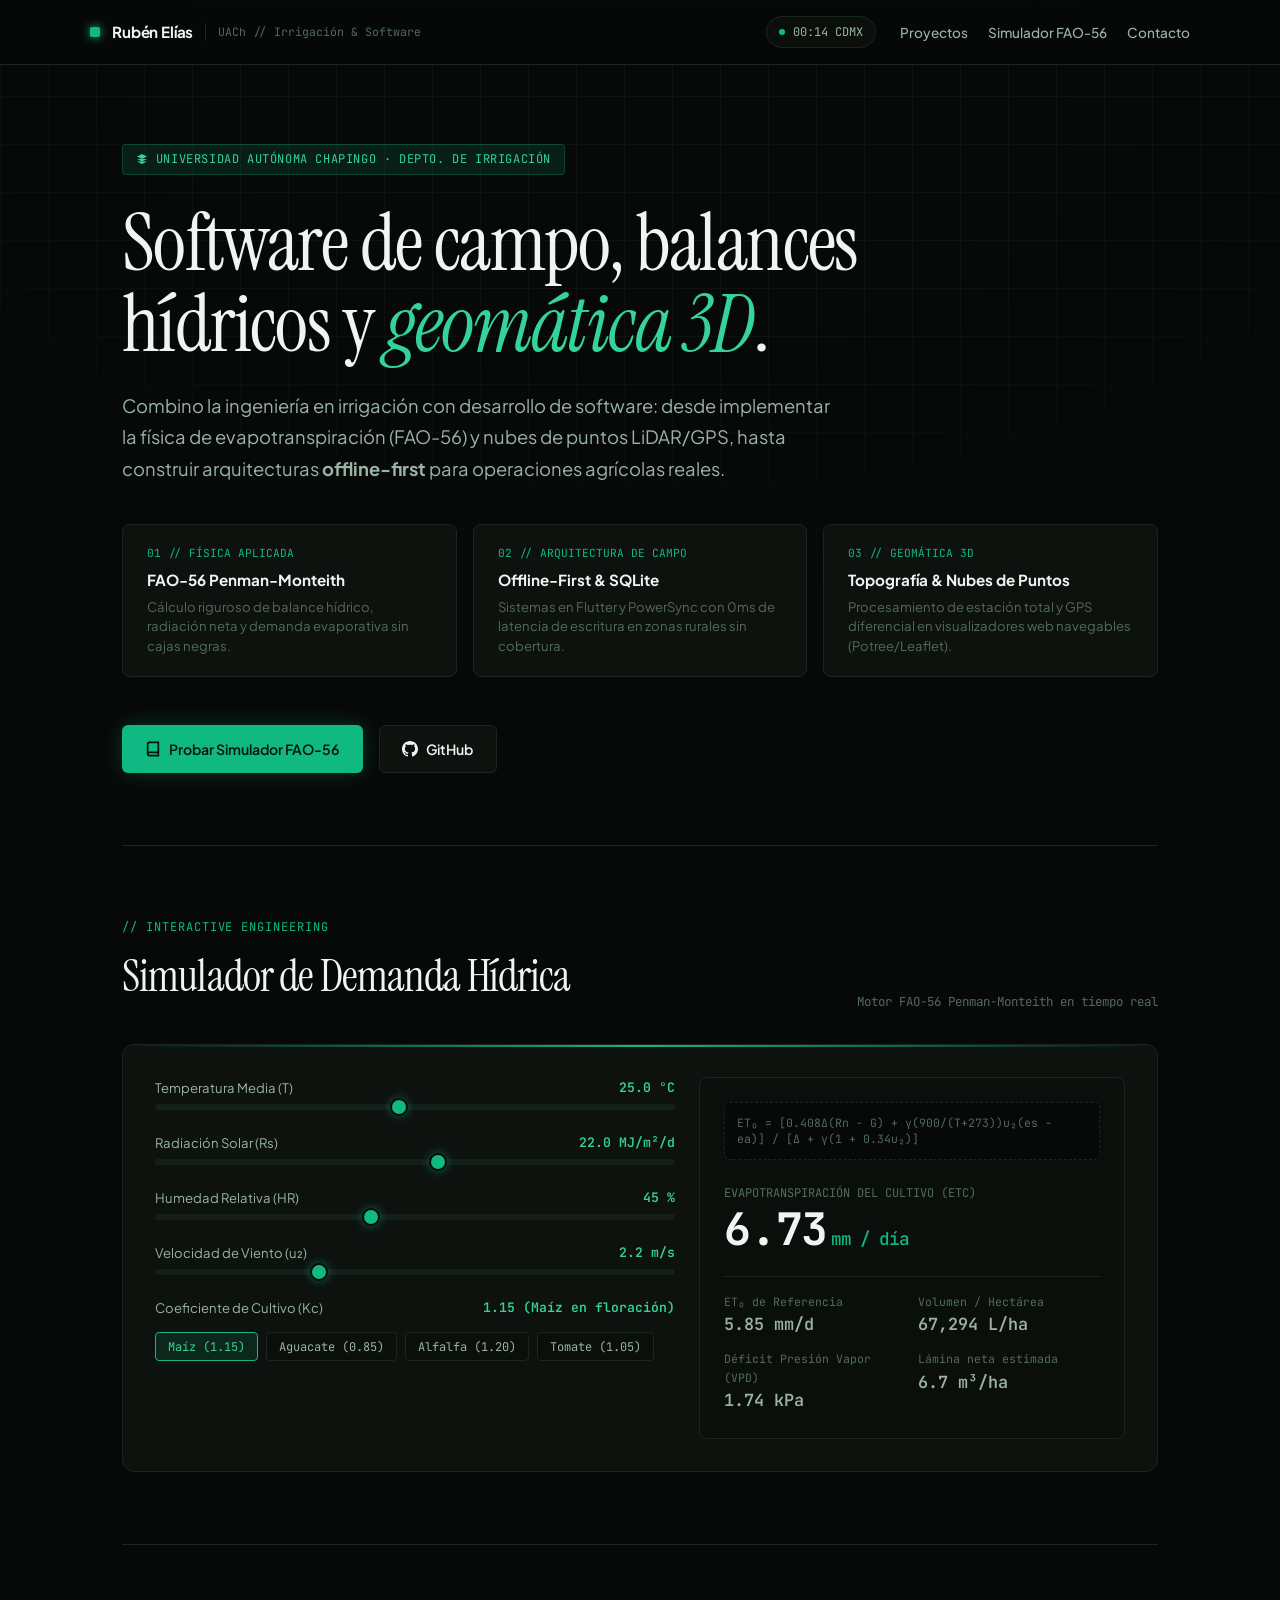
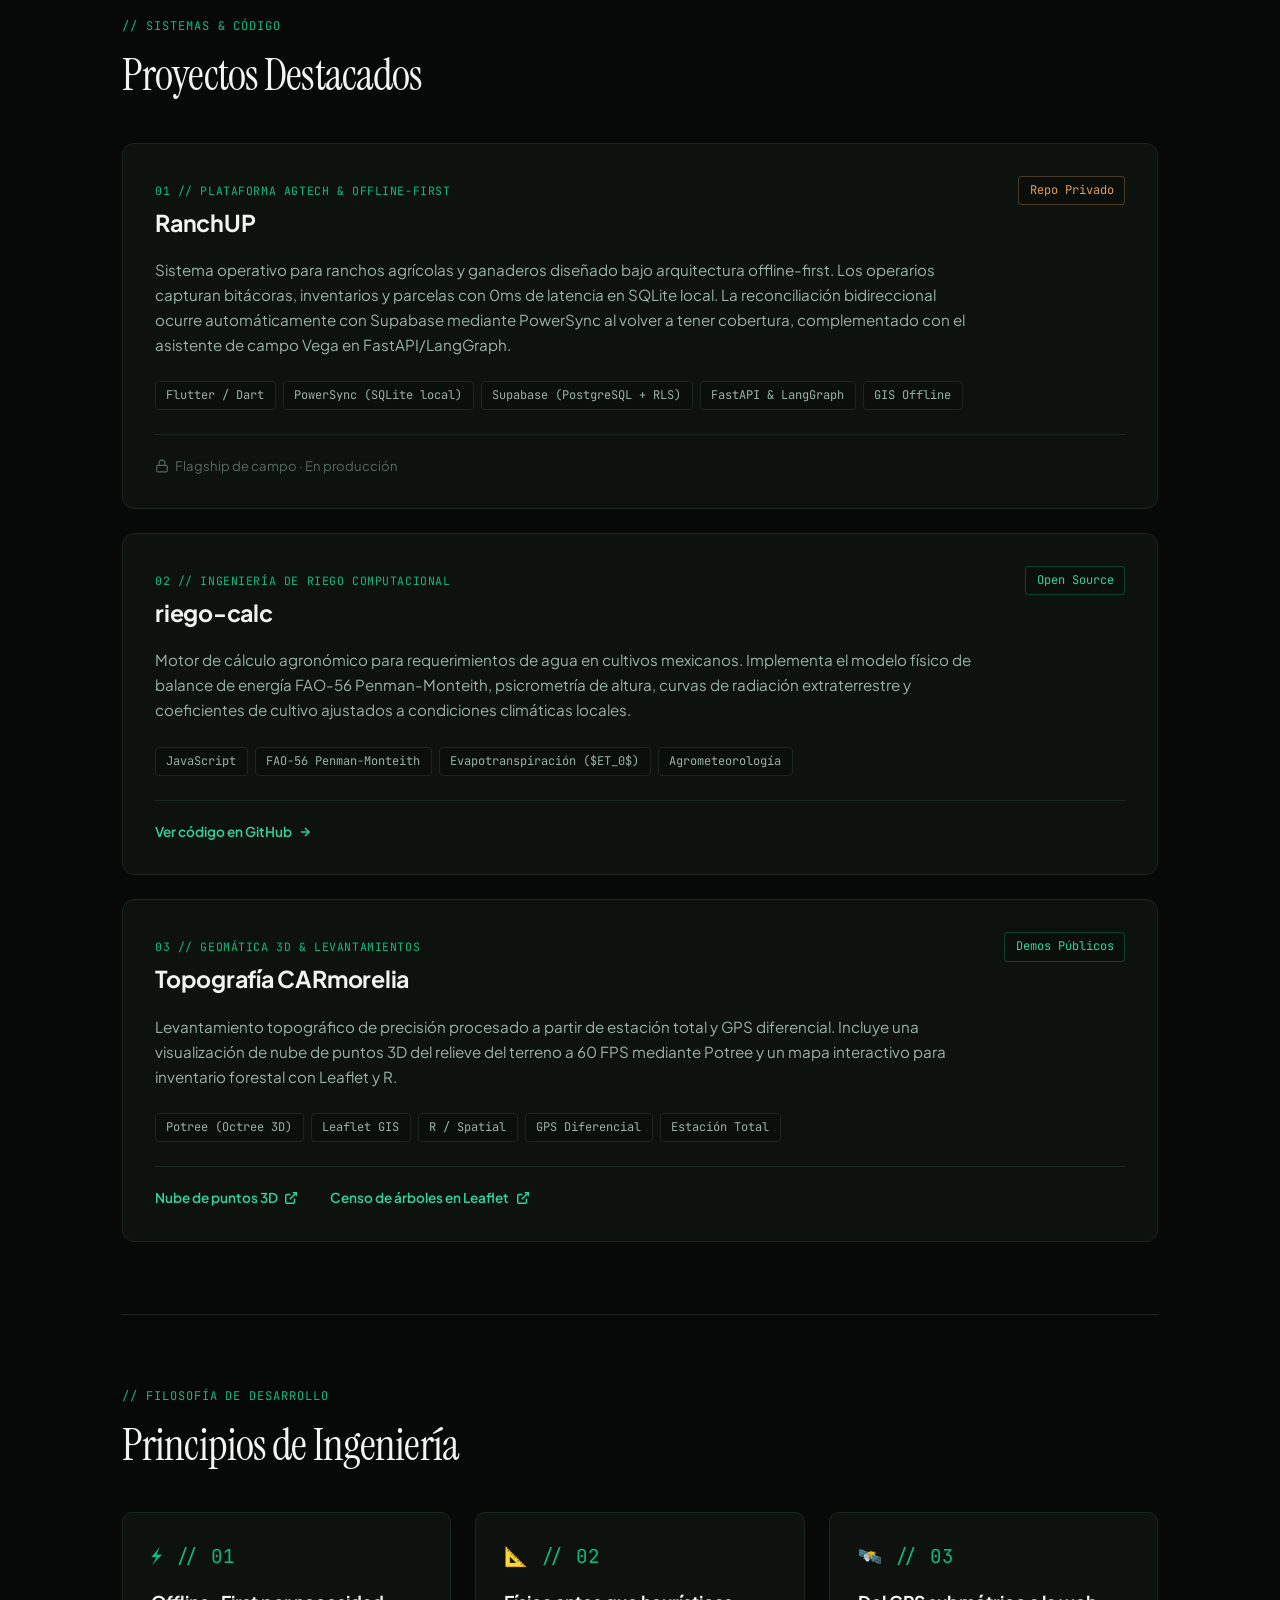
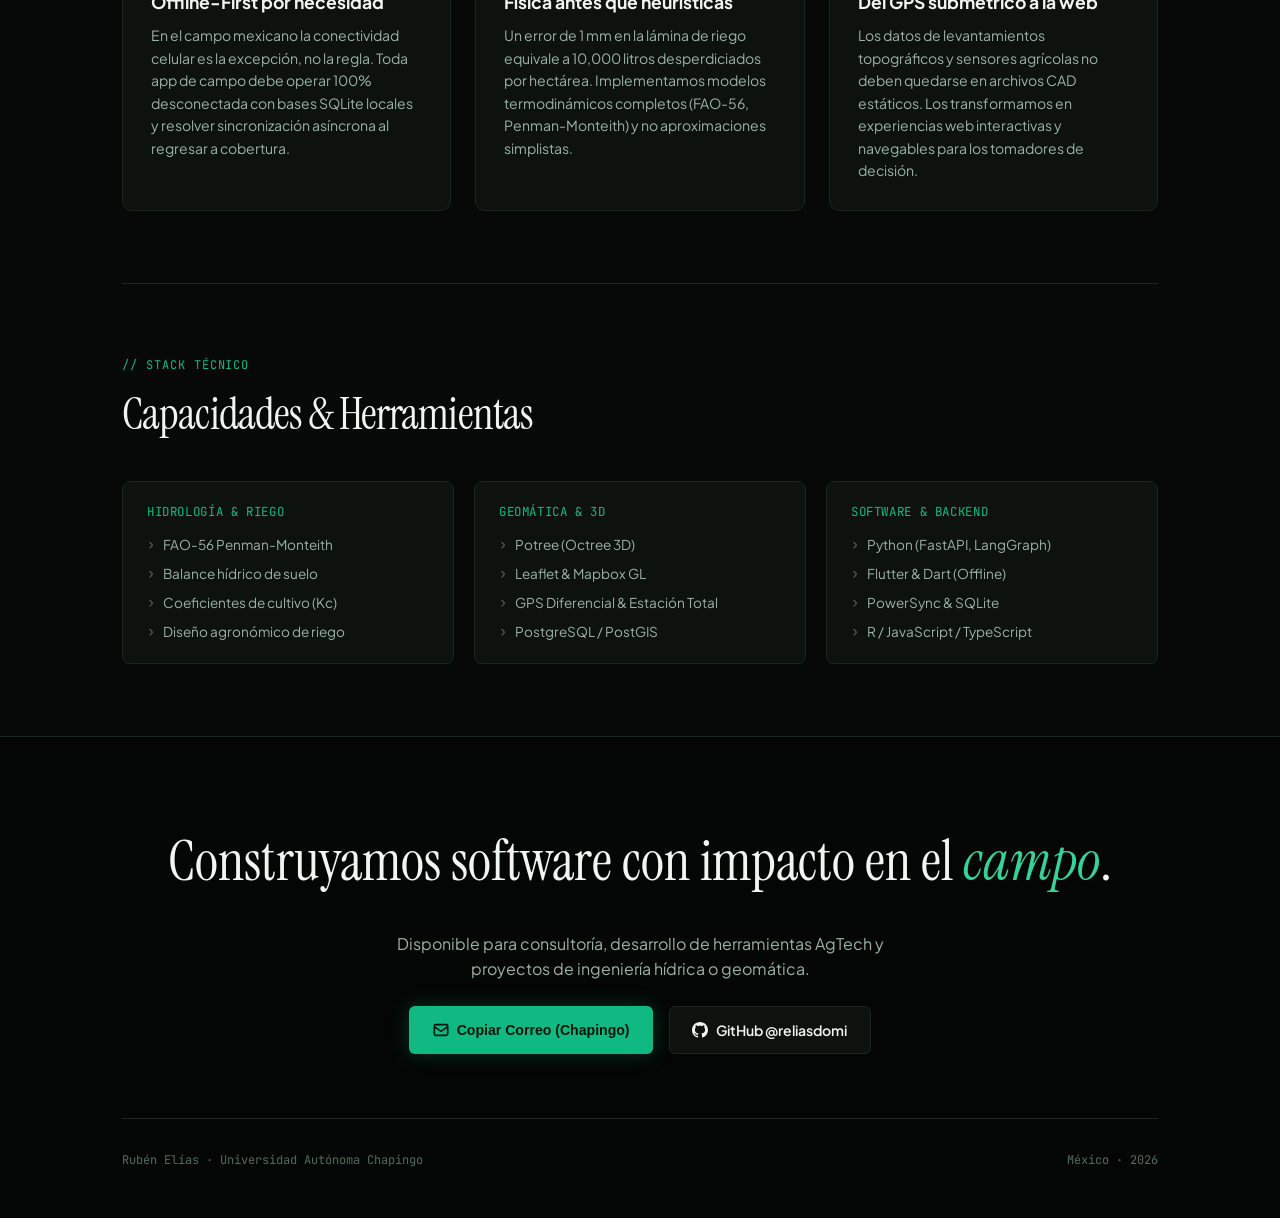
==== commit 208ee80b: "feat(portfolio): aggressive redesign with interactive FAO-56 engine & engineering focus" ====
--- a/index.html
+++ b/index.html
@@ -3,949 +3,1270 @@
 <head>
     <meta charset="UTF-8">
     <meta name="viewport" content="width=device-width, initial-scale=1.0">
-    <title>Rubén Elías — Ingeniero en Irrigación & Desarrollador</title>
-    <meta name="description" content="Portafolio de Rubén Elías. Ingeniero en Irrigación por la Universidad Autónoma Chapingo. Hidrología aplicada, geomática 3D y software AgTech.">
-    <meta property="og:title" content="Rubén Elías — Ingeniero en Irrigación & Desarrollador">
-    <meta property="og:description" content="Hidrología aplicada, geomática 3D y software para el campo mexicano.">
+    <title>Rubén Elías — Ingeniero en Irrigación & Software AgTech</title>
+    <meta name="description" content="Ingeniero en Irrigación por la Universidad Autónoma Chapingo. Software de campo offline-first, física hídrica (FAO-56) y geomática 3D.">
+    <meta property="og:title" content="Rubén Elías — Ingeniero en Irrigación & Software AgTech">
+    <meta property="og:description" content="Hidrología aplicada, modelos FAO-56 y software offline-first para el campo mexicano.">
     <meta property="og:type" content="website">
     <meta property="og:url" content="https://reliasdomi.github.io">
-    <link rel="icon" href="data:image/svg+xml,%3Csvg xmlns='http://www.w3.org/2000/svg' viewBox='0 0 100 100'%3E%3Ccircle cx='50' cy='50' r='45' fill='none' stroke='%2334d399' stroke-width='3'/%3E%3Cpath d='M30 65 Q40 30 50 50 Q60 70 70 35' fill='none' stroke='%2334d399' stroke-width='4' stroke-linecap='round'/%3E%3C/svg%3E">
+    <link rel="icon" href="data:image/svg+xml,%3Csvg xmlns='http://www.w3.org/2000/svg' viewBox='0 0 100 100'%3E%3Ccircle cx='50' cy='50' r='45' fill='none' stroke='%2310b981' stroke-width='4'/%3E%3Cpath d='M30 65 Q40 30 50 50 Q60 70 70 35' fill='none' stroke='%2310b981' stroke-width='5' stroke-linecap='round'/%3E%3C/svg%3E">
     <link rel="preconnect" href="https://fonts.googleapis.com">
     <link rel="preconnect" href="https://fonts.gstatic.com" crossorigin>
-    <link href="https://fonts.googleapis.com/css2?family=DM+Sans:ital,wght@0,400;0,500;0,700;1,400&family=Instrument+Serif:ital@0;1&display=swap" rel="stylesheet">
+    <link href="https://fonts.googleapis.com/css2?family=Plus+Jakarta+Sans:wght@400;500;600;700;800&family=Instrument+Serif:ital@0;1&family=JetBrains+Mono:wght@400;500;600;700&display=swap" rel="stylesheet">
+    
     <style>
         *, *::before, *::after { margin: 0; padding: 0; box-sizing: border-box; }
 
         :root {
-            --bg-deep: #060b09;
-            --bg-surface: #0c1410;
-            --bg-elevated: #121e19;
-            --bg-card: #0f1a15;
-            --border: #1a2e25;
-            --border-subtle: #142420;
-            --text-primary: #e8ede9;
-            --text-secondary: #8fa89a;
-            --text-muted: #5a7568;
-            --accent: #34d399;
-            --accent-dim: #059669;
-            --accent-glow: rgba(52, 211, 153, 0.08);
-            --copper: #c2956a;
-            --copper-dim: #8a6a4a;
-            --font-display: 'Instrument Serif', Georgia, serif;
-            --font-body: 'DM Sans', system-ui, sans-serif;
-        }
-
-        html { scroll-behavior: smooth; }
+            --bg: #070908;
+            --bg-card: #0d120f;
+            --bg-card-hover: #121a15;
+            --bg-card-subtle: #0a0f0c;
+            --border: #1a2620;
+            --border-highlight: #283e33;
+            --text-main: #f0f5f2;
+            --text-dim: #9ab3a5;
+            --text-muted: #526b5d;
+            --accent: #10b981;
+            --accent-glow: rgba(16, 185, 129, 0.12);
+            --accent-bright: #34d399;
+            --copper: #e09f5a;
+            --copper-dim: rgba(224, 159, 90, 0.15);
+            --mono: 'JetBrains Mono', monospace;
+            --serif: 'Instrument Serif', Georgia, serif;
+            --sans: 'Plus Jakarta Sans', system-ui, sans-serif;
+        }
+
+        html {
+            scroll-behavior: smooth;
+            background-color: var(--bg);
+            color: var(--text-main);
+            font-family: var(--sans);
+        }
 
         body {
-            font-family: var(--font-body);
-            background: var(--bg-deep);
-            color: var(--text-primary);
-            line-height: 1.7;
+            line-height: 1.6;
             overflow-x: hidden;
             -webkit-font-smoothing: antialiased;
-        }
-
-        /* ========== TOPOGRAPHIC BACKGROUND ========== */
-        .topo-bg {
+            background: var(--bg);
+            position: relative;
+        }
+
+        /* Technical Grid Overlay */
+        .grid-bg {
             position: fixed;
             inset: 0;
+            background-image: 
+                linear-gradient(to right, rgba(26, 38, 32, 0.35) 1px, transparent 1px),
+                linear-gradient(to bottom, rgba(26, 38, 32, 0.35) 1px, transparent 1px);
+            background-size: 48px 48px;
+            pointer-events: none;
             z-index: 0;
-            pointer-events: none;
-            opacity: 0.035;
-        }
-
-        .topo-bg svg {
-            width: 100%;
-            height: 100%;
-        }
-
-        /* ========== LAYOUT ========== */
+            mask-image: radial-gradient(ellipse 80% 60% at 50% 10%, black 40%, transparent 100%);
+            -webkit-mask-image: radial-gradient(ellipse 80% 60% at 50% 10%, black 40%, transparent 100%);
+        }
+
         .container {
-            max-width: 1080px;
+            max-width: 1100px;
             margin: 0 auto;
             padding: 0 2rem;
-        }
-
-        section {
             position: relative;
             z-index: 1;
         }
 
-        /* ========== NAV ========== */
+        /* ================= NAVIGATION ================= */
         nav {
             position: fixed;
             top: 0;
             left: 0;
             right: 0;
             z-index: 100;
-            padding: 1.25rem 2rem;
+            backdrop-filter: blur(16px);
+            background: rgba(7, 9, 8, 0.85);
+            border-bottom: 1px solid var(--border);
+            padding: 1rem 2rem;
+        }
+
+        .nav-inner {
+            max-width: 1100px;
+            margin: 0 auto;
             display: flex;
             justify-content: space-between;
             align-items: center;
-            backdrop-filter: blur(20px);
-            background: rgba(6, 11, 9, 0.7);
-            border-bottom: 1px solid var(--border-subtle);
-            transition: transform 0.4s ease;
-        }
-
-        nav.hidden { transform: translateY(-100%); }
-
-        .nav-logo {
-            font-family: var(--font-display);
-            font-size: 1.25rem;
-            color: var(--text-primary);
+        }
+
+        .nav-brand {
+            display: flex;
+            align-items: center;
+            gap: 0.75rem;
             text-decoration: none;
+            color: var(--text-main);
+        }
+
+        .nav-logo-mark {
+            width: 10px;
+            height: 10px;
+            background: var(--accent);
+            border-radius: 2px;
+            box-shadow: 0 0 10px var(--accent);
+        }
+
+        .nav-title {
+            font-weight: 700;
+            font-size: 0.95rem;
             letter-spacing: -0.01em;
         }
 
-        .nav-logo span { color: var(--accent); }
+        .nav-sub {
+            font-family: var(--mono);
+            font-size: 0.72rem;
+            color: var(--text-muted);
+            border-left: 1px solid var(--border);
+            padding-left: 0.75rem;
+            display: none;
+        }
+
+        @media (min-width: 640px) {
+            .nav-sub { display: inline-block; }
+        }
+
+        .nav-right {
+            display: flex;
+            align-items: center;
+            gap: 1.5rem;
+        }
+
+        .time-badge {
+            font-family: var(--mono);
+            font-size: 0.75rem;
+            color: var(--text-dim);
+            background: var(--bg-card-subtle);
+            border: 1px solid var(--border);
+            padding: 0.35rem 0.75rem;
+            border-radius: 999px;
+            display: flex;
+            align-items: center;
+            gap: 0.5rem;
+        }
+
+        .status-dot {
+            width: 6px;
+            height: 6px;
+            background: var(--accent);
+            border-radius: 50%;
+            animation: pulse-dot 2s infinite;
+        }
+
+        @keyframes pulse-dot {
+            0%, 100% { opacity: 1; transform: scale(1); }
+            50% { opacity: 0.4; transform: scale(0.85); }
+        }
 
         .nav-links {
             display: flex;
-            gap: 2.5rem;
+            gap: 1.25rem;
             list-style: none;
         }
 
         .nav-links a {
-            color: var(--text-muted);
+            color: var(--text-dim);
             text-decoration: none;
             font-size: 0.85rem;
             font-weight: 500;
-            letter-spacing: 0.06em;
-            text-transform: uppercase;
-            transition: color 0.3s;
-        }
-
-        .nav-links a:hover { color: var(--accent); }
-
-        /* Hamburger */
-        .nav-toggle {
-            display: none;
-            background: none;
-            border: none;
-            cursor: pointer;
-            padding: 0.5rem;
-        }
-
-        .nav-toggle span {
-            display: block;
-            width: 22px;
-            height: 2px;
-            background: var(--text-primary);
-            margin: 5px 0;
-            transition: all 0.3s;
-            border-radius: 1px;
-        }
-
-        .nav-toggle.active span:nth-child(1) {
-            transform: rotate(45deg) translate(5px, 5px);
-        }
-
-        .nav-toggle.active span:nth-child(2) {
-            opacity: 0;
-        }
-
-        .nav-toggle.active span:nth-child(3) {
-            transform: rotate(-45deg) translate(5px, -5px);
-        }
-
-        /* ========== HERO ========== */
+            transition: color 0.2s;
+        }
+
+        .nav-links a:hover {
+            color: var(--accent-bright);
+        }
+
+        /* ================= HERO ================= */
         .hero {
-            min-height: 100vh;
-            display: flex;
-            align-items: center;
-            padding: 8rem 0 6rem;
+            padding: 9rem 0 4.5rem;
             position: relative;
         }
 
-        .hero-content { width: 100%; }
-
-        .hero-label {
-            display: inline-flex;
-            align-items: center;
-            gap: 0.75rem;
-            font-size: 0.8rem;
-            font-weight: 500;
-            letter-spacing: 0.12em;
-            text-transform: uppercase;
-            color: var(--accent);
-            margin-bottom: 2rem;
-            opacity: 0;
-            transform: translateY(20px);
-            animation: fadeUp 0.8s 0.3s forwards;
-        }
-
-        .hero-label::before {
-            content: '';
-            display: block;
-            width: 2rem;
-            height: 1px;
-            background: var(--accent);
-        }
-
-        .hero-title {
-            font-family: var(--font-display);
-            font-size: clamp(3.2rem, 8vw, 6.5rem);
-            line-height: 1.05;
-            letter-spacing: -0.03em;
-            color: var(--text-primary);
-            margin-bottom: 1.5rem;
-        }
-
-        .hero-title .line {
-            display: block;
-            overflow: hidden;
-        }
-
-        .hero-title .line-inner {
-            display: block;
-            opacity: 0;
-            transform: translateY(100%);
-            animation: slideUp 1s cubic-bezier(0.16, 1, 0.3, 1) forwards;
-        }
-
-        .hero-title .line:nth-child(1) .line-inner { animation-delay: 0.5s; }
-        .hero-title .line:nth-child(2) .line-inner { animation-delay: 0.65s; }
-
-        .hero-title em {
-            font-style: italic;
-            color: var(--accent);
-        }
-
-        .hero-subtitle {
-            font-size: 1.15rem;
-            color: var(--text-secondary);
-            max-width: 520px;
-            margin-bottom: 3rem;
-            opacity: 0;
-            transform: translateY(20px);
-            animation: fadeUp 0.8s 1s forwards;
-        }
-
-        .hero-actions {
-            display: flex;
-            gap: 1rem;
-            align-items: center;
-            opacity: 0;
-            transform: translateY(20px);
-            animation: fadeUp 0.8s 1.2s forwards;
-        }
-
-        .btn-primary {
+        .hero-meta-tag {
             display: inline-flex;
             align-items: center;
             gap: 0.5rem;
-            padding: 0.9rem 2rem;
-            background: var(--accent);
-            color: var(--bg-deep);
-            text-decoration: none;
+            font-family: var(--mono);
+            font-size: 0.75rem;
+            color: var(--accent-bright);
+            background: var(--accent-glow);
+            border: 1px solid rgba(16, 185, 129, 0.25);
+            padding: 0.3rem 0.8rem;
+            border-radius: 4px;
+            margin-bottom: 1.75rem;
+            text-transform: uppercase;
+            letter-spacing: 0.05em;
+        }
+
+        .hero-h1 {
+            font-family: var(--serif);
+            font-size: clamp(2.8rem, 6.5vw, 5rem);
+            line-height: 1.02;
+            font-weight: 400;
+            letter-spacing: -0.02em;
+            margin-bottom: 1.5rem;
+            max-width: 900px;
+        }
+
+        .hero-h1 em {
+            font-style: italic;
+            color: var(--accent-bright);
+        }
+
+        .hero-desc {
+            font-size: 1.15rem;
+            color: var(--text-dim);
+            max-width: 720px;
+            line-height: 1.7;
+            margin-bottom: 2.5rem;
+        }
+
+        .hero-pillars {
+            display: grid;
+            grid-template-columns: repeat(auto-fit, minmax(280px, 1fr));
+            gap: 1rem;
+            margin-bottom: 3rem;
+        }
+
+        .pillar-card {
+            background: var(--bg-card);
+            border: 1px solid var(--border);
+            border-radius: 8px;
+            padding: 1.25rem 1.5rem;
+            transition: all 0.25s ease;
+        }
+
+        .pillar-card:hover {
+            border-color: var(--border-highlight);
+            transform: translateY(-2px);
+            background: var(--bg-card-hover);
+        }
+
+        .pillar-num {
+            font-family: var(--mono);
+            font-size: 0.7rem;
+            color: var(--accent);
+            margin-bottom: 0.35rem;
+        }
+
+        .pillar-title {
+            font-size: 0.95rem;
             font-weight: 700;
-            font-size: 0.85rem;
-            letter-spacing: 0.04em;
-            border-radius: 2px;
-            transition: all 0.3s;
-        }
-
-        .btn-primary:hover {
-            background: #5eead4;
-            box-shadow: 0 0 30px rgba(52, 211, 153, 0.25);
-        }
-
-        .btn-ghost {
+            color: var(--text-main);
+            margin-bottom: 0.25rem;
+        }
+
+        .pillar-desc {
+            font-size: 0.82rem;
+            color: var(--text-muted);
+            line-height: 1.5;
+        }
+
+        .hero-ctas {
+            display: flex;
+            flex-wrap: wrap;
+            gap: 1rem;
+            align-items: center;
+        }
+
+        .btn {
             display: inline-flex;
             align-items: center;
             gap: 0.5rem;
-            padding: 0.9rem 2rem;
-            color: var(--text-secondary);
+            padding: 0.75rem 1.4rem;
+            border-radius: 6px;
+            font-size: 0.88rem;
+            font-weight: 600;
             text-decoration: none;
+            transition: all 0.2s ease;
+            cursor: pointer;
+            border: 1px solid transparent;
+        }
+
+        .btn-primary {
+            background: var(--accent);
+            color: #03150d;
+            box-shadow: 0 0 20px rgba(16, 185, 129, 0.25);
+        }
+
+        .btn-primary:hover {
+            background: var(--accent-bright);
+            box-shadow: 0 0 25px rgba(16, 185, 129, 0.4);
+            transform: translateY(-1px);
+        }
+
+        .btn-secondary {
+            background: var(--bg-card);
+            border-color: var(--border);
+            color: var(--text-main);
+        }
+
+        .btn-secondary:hover {
+            border-color: var(--text-muted);
+            background: var(--bg-card-hover);
+            color: var(--accent-bright);
+        }
+
+        /* ================= SIMULATOR WIDGET ================= */
+        .section-wrap {
+            padding: 4.5rem 0;
+            border-top: 1px solid var(--border);
+        }
+
+        .section-header-compact {
+            display: flex;
+            justify-content: space-between;
+            align-items: flex-end;
+            margin-bottom: 2rem;
+            flex-wrap: wrap;
+            gap: 1rem;
+        }
+
+        .section-tag {
+            font-family: var(--mono);
+            font-size: 0.75rem;
+            color: var(--accent);
+            text-transform: uppercase;
+            letter-spacing: 0.08em;
+            margin-bottom: 0.25rem;
+        }
+
+        .section-heading {
+            font-family: var(--serif);
+            font-size: clamp(2rem, 4vw, 2.75rem);
+            font-weight: 400;
+            letter-spacing: -0.02em;
+        }
+
+        .sim-grid {
+            display: grid;
+            grid-template-columns: 1fr;
+            gap: 1.5rem;
+            background: var(--bg-card);
+            border: 1px solid var(--border);
+            border-radius: 12px;
+            padding: 2rem;
+            position: relative;
+            overflow: hidden;
+        }
+
+        @media (min-width: 880px) {
+            .sim-grid {
+                grid-template-columns: 1.1fr 0.9fr;
+            }
+        }
+
+        .sim-grid::before {
+            content: '';
+            position: absolute;
+            top: 0;
+            left: 0;
+            right: 0;
+            height: 2px;
+            background: linear-gradient(90deg, transparent, var(--accent), transparent);
+        }
+
+        .sim-controls {
+            display: flex;
+            flex-direction: column;
+            gap: 1.35rem;
+        }
+
+        .sim-control-group {
+            display: flex;
+            flex-direction: column;
+            gap: 0.4rem;
+        }
+
+        .sim-label-row {
+            display: flex;
+            justify-content: space-between;
+            font-size: 0.82rem;
+            color: var(--text-dim);
+        }
+
+        .sim-value-pill {
+            font-family: var(--mono);
+            font-weight: 600;
+            color: var(--accent-bright);
+        }
+
+        .sim-slider {
+            -webkit-appearance: none;
+            width: 100%;
+            height: 6px;
+            background: #141f19;
+            border-radius: 3px;
+            outline: none;
+        }
+
+        .sim-slider::-webkit-slider-thumb {
+            -webkit-appearance: none;
+            width: 18px;
+            height: 18px;
+            background: var(--accent);
+            border: 2px solid #070908;
+            border-radius: 50%;
+            cursor: pointer;
+            box-shadow: 0 0 10px rgba(16, 185, 129, 0.5);
+            transition: transform 0.1s;
+        }
+
+        .sim-slider::-webkit-slider-thumb:hover {
+            transform: scale(1.2);
+        }
+
+        .crop-selector {
+            display: flex;
+            gap: 0.5rem;
+            flex-wrap: wrap;
+            margin-top: 0.5rem;
+        }
+
+        .crop-btn {
+            background: var(--bg-card-subtle);
+            border: 1px solid var(--border);
+            color: var(--text-dim);
+            padding: 0.35rem 0.75rem;
+            border-radius: 4px;
+            font-size: 0.75rem;
+            font-family: var(--mono);
+            cursor: pointer;
+            transition: all 0.2s;
+        }
+
+        .crop-btn.active {
+            background: var(--accent-glow);
+            border-color: var(--accent);
+            color: var(--accent-bright);
+        }
+
+        .sim-output-panel {
+            background: var(--bg-card-subtle);
+            border: 1px solid var(--border);
+            border-radius: 8px;
+            padding: 1.5rem;
+            display: flex;
+            flex-direction: column;
+            justify-content: space-between;
+            gap: 1.5rem;
+        }
+
+        .fao-formula {
+            font-family: var(--mono);
+            font-size: 0.72rem;
+            color: var(--text-muted);
+            background: rgba(0, 0, 0, 0.4);
+            border: 1px dashed var(--border);
+            padding: 0.75rem;
+            border-radius: 6px;
+            line-height: 1.4;
+        }
+
+        .results-hero {
+            display: flex;
+            flex-direction: column;
+            gap: 0.25rem;
+        }
+
+        .result-caption {
+            font-family: var(--mono);
+            font-size: 0.75rem;
+            color: var(--text-muted);
+            text-transform: uppercase;
+        }
+
+        .result-number {
+            font-family: var(--mono);
+            font-size: 2.8rem;
+            font-weight: 700;
+            color: var(--text-main);
+            letter-spacing: -0.03em;
+            line-height: 1;
+        }
+
+        .result-unit {
+            font-size: 1.1rem;
+            color: var(--accent);
             font-weight: 500;
-            font-size: 0.85rem;
-            letter-spacing: 0.04em;
-            border: 1px solid var(--border);
-            border-radius: 2px;
-            transition: all 0.3s;
-        }
-
-        .btn-ghost:hover {
-            color: var(--text-primary);
-            border-color: var(--text-muted);
-        }
-
-        .hero-scroll {
-            position: absolute;
-            bottom: 3rem;
-            left: 50%;
-            transform: translateX(-50%);
-            display: flex;
-            flex-direction: column;
-            align-items: center;
-            gap: 0.5rem;
-            color: var(--text-muted);
-            font-size: 0.7rem;
-            letter-spacing: 0.15em;
-            text-transform: uppercase;
-            opacity: 0;
-            animation: fadeUp 0.8s 1.6s forwards;
-        }
-
-        .scroll-line {
-            width: 1px;
-            height: 3rem;
-            background: linear-gradient(to bottom, var(--accent), transparent);
-            animation: pulse 2s ease-in-out infinite;
-        }
-
-        /* ========== SECTION HEADERS ========== */
-        .section-header {
-            margin-bottom: 4rem;
-        }
-
-        .section-number {
-            font-family: var(--font-display);
-            font-size: 0.9rem;
-            color: var(--copper);
-            display: flex;
-            align-items: center;
-            gap: 1rem;
-            margin-bottom: 1rem;
-        }
-
-        .section-number::after {
-            content: '';
-            display: block;
-            width: 3rem;
-            height: 1px;
-            background: var(--copper-dim);
-        }
-
-        .section-title {
-            font-family: var(--font-display);
-            font-size: clamp(2rem, 4vw, 3rem);
-            line-height: 1.15;
-            letter-spacing: -0.02em;
-        }
-
-        /* ========== ABOUT ========== */
-        .about {
-            padding: 8rem 0;
-        }
-
-        .about-grid {
+            margin-left: 0.25rem;
+        }
+
+        .sub-metrics {
             display: grid;
             grid-template-columns: 1fr 1fr;
-            gap: 4rem;
-            align-items: start;
-        }
-
-        .about-text p {
-            color: var(--text-secondary);
-            margin-bottom: 1.5rem;
+            gap: 0.75rem;
+            border-top: 1px solid var(--border);
+            padding-top: 1rem;
+        }
+
+        .sub-metric-item {
+            display: flex;
+            flex-direction: column;
+        }
+
+        .sub-metric-label {
+            font-size: 0.72rem;
+            color: var(--text-muted);
+            font-family: var(--mono);
+        }
+
+        .sub-metric-val {
+            font-family: var(--mono);
             font-size: 1.05rem;
-        }
-
-        .about-text strong {
-            color: var(--text-primary);
-            font-weight: 500;
-        }
-
-        .about-aside {
-            border-left: 1px solid var(--border);
-            padding-left: 2.5rem;
-        }
-
-        .aside-block {
-            margin-bottom: 2.5rem;
-        }
-
-        .aside-label {
-            font-size: 0.75rem;
-            font-weight: 700;
-            letter-spacing: 0.1em;
-            text-transform: uppercase;
-            color: var(--text-muted);
-            margin-bottom: 0.75rem;
-        }
-
-        .aside-value {
-            color: var(--text-secondary);
-            font-size: 0.95rem;
-            line-height: 1.8;
-        }
-
-        .tech-list {
-            display: flex;
-            flex-wrap: wrap;
-            gap: 0.5rem;
-        }
-
-        .tech-tag {
-            padding: 0.3rem 0.75rem;
-            background: var(--accent-glow);
+            font-weight: 600;
+            color: var(--text-dim);
+        }
+
+        /* ================= PROJECTS ================= */
+        .projects-grid {
+            display: flex;
+            flex-direction: column;
+            gap: 1.5rem;
+        }
+
+        .project-card-engineered {
+            background: var(--bg-card);
             border: 1px solid var(--border);
-            color: var(--accent);
-            font-size: 0.78rem;
-            font-weight: 500;
-            border-radius: 1px;
-            letter-spacing: 0.02em;
-        }
-
-        /* ========== PROJECTS ========== */
-        .projects {
-            padding: 8rem 0;
-        }
-
-        .project-card {
-            display: grid;
-            grid-template-columns: 1fr 1fr;
-            gap: 3rem;
-            padding: 3rem 0;
-            border-top: 1px solid var(--border);
-            align-items: start;
-        }
-
-        .project-card:last-child {
-            border-bottom: 1px solid var(--border);
-        }
-
-        .project-meta {
-            display: flex;
-            flex-direction: column;
-            gap: 1rem;
-        }
-
-        .project-number {
-            font-family: var(--font-display);
-            font-size: 0.85rem;
-            color: var(--copper);
-        }
-
-        .project-name {
-            font-family: var(--font-display);
-            font-size: clamp(1.6rem, 3vw, 2.2rem);
-            line-height: 1.15;
-            letter-spacing: -0.02em;
-        }
-
-        .project-type {
-            font-size: 0.8rem;
-            color: var(--text-muted);
-            font-weight: 500;
-            letter-spacing: 0.06em;
-            text-transform: uppercase;
-        }
-
-        .project-body p {
-            color: var(--text-secondary);
-            font-size: 0.95rem;
-            margin-bottom: 1.5rem;
-        }
-
-        .project-tags {
-            display: flex;
-            flex-wrap: wrap;
-            gap: 0.4rem;
-            margin-bottom: 1.5rem;
-        }
-
-        .project-tag {
-            padding: 0.25rem 0.6rem;
-            font-size: 0.72rem;
-            font-weight: 500;
-            letter-spacing: 0.03em;
-            color: var(--text-muted);
-            border: 1px solid var(--border);
-            border-radius: 1px;
-        }
-
-        .project-links {
-            display: flex;
+            border-radius: 12px;
+            padding: 2rem;
+            transition: all 0.25s ease;
+            position: relative;
+        }
+
+        .project-card-engineered:hover {
+            border-color: var(--border-highlight);
+            background: var(--bg-card-hover);
+        }
+
+        .project-top-row {
+            display: flex;
+            justify-content: space-between;
+            align-items: flex-start;
+            margin-bottom: 1rem;
             gap: 1rem;
             flex-wrap: wrap;
         }
 
-        .project-link {
+        .project-category {
+            font-family: var(--mono);
+            font-size: 0.72rem;
+            color: var(--accent);
+            text-transform: uppercase;
+            letter-spacing: 0.05em;
+        }
+
+        .project-title {
+            font-size: 1.45rem;
+            font-weight: 700;
+            color: var(--text-main);
+            letter-spacing: -0.01em;
+            margin-top: 0.15rem;
+        }
+
+        .project-desc {
+            font-size: 0.95rem;
+            color: var(--text-dim);
+            line-height: 1.65;
+            margin-bottom: 1.5rem;
+            max-width: 820px;
+        }
+
+        .arch-pills {
+            display: flex;
+            flex-wrap: wrap;
+            gap: 0.45rem;
+            margin-bottom: 1.5rem;
+        }
+
+        .arch-pill {
+            font-family: var(--mono);
+            font-size: 0.75rem;
+            background: var(--bg-card-subtle);
+            border: 1px solid var(--border);
+            color: var(--text-dim);
+            padding: 0.25rem 0.65rem;
+            border-radius: 4px;
+        }
+
+        .project-links-row {
+            display: flex;
+            gap: 1rem;
+            align-items: center;
+            border-top: 1px solid var(--border);
+            padding-top: 1.25rem;
+            flex-wrap: wrap;
+        }
+
+        .link-interactive {
             display: inline-flex;
             align-items: center;
             gap: 0.4rem;
-            color: var(--accent);
+            color: var(--accent-bright);
+            font-size: 0.85rem;
+            font-weight: 600;
             text-decoration: none;
-            font-size: 0.85rem;
-            font-weight: 500;
-            transition: color 0.3s;
-        }
-
-        .project-link:hover { color: #5eead4; }
-
-        .project-link svg {
-            width: 14px;
-            height: 14px;
-        }
-
-        .project-private {
+            transition: gap 0.2s ease, color 0.2s ease;
+        }
+
+        .link-interactive:hover {
+            color: #fff;
+            gap: 0.65rem;
+        }
+
+        .link-muted {
+            font-size: 0.82rem;
+            color: var(--text-muted);
             display: inline-flex;
             align-items: center;
-            gap: 0.4rem;
-            color: var(--text-muted);
-            font-size: 0.8rem;
-            font-style: italic;
-        }
-
-        .project-private svg {
-            width: 13px;
-            height: 13px;
-        }
-
-        /* ========== CONTACT ========== */
-        .contact {
-            padding: 10rem 0 4rem;
-            text-align: center;
-        }
-
-        .contact-heading {
-            font-family: var(--font-display);
-            font-size: clamp(2.5rem, 5vw, 4rem);
-            line-height: 1.1;
-            letter-spacing: -0.03em;
-            margin-bottom: 1.5rem;
-        }
-
-        .contact-heading em {
-            font-style: italic;
+            gap: 0.35rem;
+        }
+
+        /* ================= ARCHITECTURE & PRINCIPLES ================= */
+        .principles-grid {
+            display: grid;
+            grid-template-columns: repeat(auto-fit, minmax(300px, 1fr));
+            gap: 1.5rem;
+        }
+
+        .principle-box {
+            background: var(--bg-card);
+            border: 1px solid var(--border);
+            border-radius: 10px;
+            padding: 1.75rem;
+        }
+
+        .principle-icon {
+            font-family: var(--mono);
+            font-size: 1.2rem;
             color: var(--accent);
-        }
-
-        .contact-text {
-            color: var(--text-secondary);
-            font-size: 1.05rem;
-            max-width: 480px;
-            margin: 0 auto 3rem;
-        }
-
-        .contact-links {
-            display: flex;
-            justify-content: center;
-            gap: 2rem;
-        }
-
-        .contact-link {
-            display: inline-flex;
+            margin-bottom: 1rem;
+        }
+
+        .principle-title {
+            font-size: 1.1rem;
+            font-weight: 700;
+            color: var(--text-main);
+            margin-bottom: 0.5rem;
+        }
+
+        .principle-text {
+            font-size: 0.88rem;
+            color: var(--text-dim);
+            line-height: 1.6;
+        }
+
+        /* ================= TECH MATRIX ================= */
+        .stack-matrix {
+            display: grid;
+            grid-template-columns: repeat(auto-fit, minmax(240px, 1fr));
+            gap: 1.25rem;
+        }
+
+        .stack-group {
+            background: var(--bg-card);
+            border: 1px solid var(--border);
+            border-radius: 8px;
+            padding: 1.25rem 1.5rem;
+        }
+
+        .stack-group-title {
+            font-family: var(--mono);
+            font-size: 0.78rem;
+            color: var(--accent);
+            text-transform: uppercase;
+            margin-bottom: 0.75rem;
+            letter-spacing: 0.05em;
+        }
+
+        .stack-items {
+            list-style: none;
+            display: flex;
+            flex-direction: column;
+            gap: 0.45rem;
+        }
+
+        .stack-item {
+            font-size: 0.85rem;
+            color: var(--text-dim);
+            display: flex;
             align-items: center;
             gap: 0.5rem;
-            color: var(--text-secondary);
-            text-decoration: none;
-            font-size: 0.9rem;
-            transition: color 0.3s;
-        }
-
-        .contact-link:hover { color: var(--accent); }
-
-        .contact-link svg {
-            width: 18px;
-            height: 18px;
-        }
-
-        /* ========== FOOTER ========== */
+        }
+
+        .stack-item::before {
+            content: '›';
+            color: var(--text-muted);
+            font-family: var(--mono);
+        }
+
+        /* ================= FOOTER / CONTACT ================= */
         footer {
-            border-top: 1px solid var(--border-subtle);
-            padding: 2rem;
+            border-top: 1px solid var(--border);
+            padding: 5rem 0 3rem;
+            background: #040605;
+        }
+
+        .contact-box {
+            display: flex;
+            flex-direction: column;
+            align-items: center;
             text-align: center;
+            gap: 1.5rem;
+            margin-bottom: 4rem;
+        }
+
+        .contact-title {
+            font-family: var(--serif);
+            font-size: clamp(2.2rem, 5vw, 3.5rem);
+            font-weight: 400;
+        }
+
+        .contact-title em {
+            color: var(--accent-bright);
+            font-style: italic;
+        }
+
+        .contact-actions {
+            display: flex;
+            gap: 1rem;
+            flex-wrap: wrap;
+            justify-content: center;
+        }
+
+        .footer-bottom {
+            display: flex;
+            justify-content: space-between;
+            align-items: center;
+            flex-wrap: wrap;
+            gap: 1rem;
+            border-top: 1px solid var(--border);
+            padding-top: 2rem;
+            font-family: var(--mono);
+            font-size: 0.75rem;
             color: var(--text-muted);
-            font-size: 0.78rem;
-            letter-spacing: 0.04em;
-        }
-
-        /* ========== REVEAL ANIMATIONS ========== */
-        .reveal {
+        }
+
+        /* Toast notification */
+        .toast {
+            position: fixed;
+            bottom: 2rem;
+            right: 2rem;
+            background: var(--accent);
+            color: #03150d;
+            padding: 0.6rem 1.2rem;
+            border-radius: 6px;
+            font-weight: 700;
+            font-size: 0.82rem;
+            font-family: var(--mono);
             opacity: 0;
-            transform: translateY(30px);
-            transition: opacity 0.8s cubic-bezier(0.16, 1, 0.3, 1),
-                        transform 0.8s cubic-bezier(0.16, 1, 0.3, 1);
-        }
-
-        .reveal.visible {
+            transform: translateY(10px);
+            transition: all 0.25s ease;
+            pointer-events: none;
+            z-index: 999;
+        }
+
+        .toast.show {
             opacity: 1;
             transform: translateY(0);
-        }
-
-        .reveal-delay-1 { transition-delay: 0.1s; }
-        .reveal-delay-2 { transition-delay: 0.2s; }
-        .reveal-delay-3 { transition-delay: 0.3s; }
-
-        /* ========== KEYFRAMES ========== */
-        @keyframes fadeUp {
-            to { opacity: 1; transform: translateY(0); }
-        }
-
-        @keyframes slideUp {
-            to { opacity: 1; transform: translateY(0); }
-        }
-
-        @keyframes pulse {
-            0%, 100% { opacity: 0.3; }
-            50% { opacity: 1; }
-        }
-
-        /* ========== GRAIN OVERLAY ========== */
-        body::after {
-            content: '';
-            position: fixed;
-            inset: 0;
-            z-index: 9999;
-            pointer-events: none;
-            opacity: 0.025;
-            background-image: url("data:image/svg+xml,%3Csvg viewBox='0 0 256 256' xmlns='http://www.w3.org/2000/svg'%3E%3Cfilter id='n'%3E%3CfeTurbulence type='fractalNoise' baseFrequency='0.9' numOctaves='4' stitchTiles='stitch'/%3E%3C/filter%3E%3Crect width='100%25' height='100%25' filter='url(%23n)'/%3E%3C/svg%3E");
-            background-repeat: repeat;
-            background-size: 256px 256px;
-        }
-
-        /* ========== RESPONSIVE ========== */
-        @media (max-width: 768px) {
-            .container { padding: 0 1.25rem; }
-
-            .nav-toggle { display: block; }
-
-            .nav-links {
-                display: none;
-                position: absolute;
-                top: 100%;
-                left: 0;
-                right: 0;
-                flex-direction: column;
-                gap: 0;
-                background: rgba(6, 11, 9, 0.95);
-                backdrop-filter: blur(20px);
-                border-bottom: 1px solid var(--border-subtle);
-                padding: 1rem 2rem 1.5rem;
-            }
-
-            .nav-links.open {
-                display: flex;
-            }
-
-            .nav-links a {
-                padding: 0.75rem 0;
-            }
-
-            .about-grid {
-                grid-template-columns: 1fr;
-                gap: 3rem;
-            }
-
-            .about-aside {
-                border-left: none;
-                border-top: 1px solid var(--border);
-                padding-left: 0;
-                padding-top: 2.5rem;
-            }
-
-            .project-card {
-                grid-template-columns: 1fr;
-                gap: 1.5rem;
-                padding: 2.5rem 0;
-            }
-
-            .hero { padding: 6rem 0 4rem; }
-
-            .hero-actions {
-                flex-direction: column;
-                align-items: flex-start;
-            }
-
-            .contact-links {
-                flex-direction: column;
-                align-items: center;
-                gap: 1rem;
-            }
-
-            .hero-scroll { display: none; }
-        }
-
-        /* ========== SELECTION ========== */
-        ::selection {
-            background: rgba(52, 211, 153, 0.2);
-            color: var(--text-primary);
         }
     </style>
 </head>
 <body>
 
-    <!-- Topographic contour background -->
-    <div class="topo-bg" aria-hidden="true">
-        <svg viewBox="0 0 1440 900" preserveAspectRatio="xMidYMid slice">
-            <g fill="none" stroke="#34d399" stroke-width="0.8">
-                <path d="M-50 200 Q200 120 400 180 Q600 240 800 160 Q1000 80 1200 200 Q1400 320 1500 180"/>
-                <path d="M-50 280 Q180 200 380 260 Q580 320 780 220 Q980 120 1180 260 Q1380 400 1500 260"/>
-                <path d="M-50 360 Q220 300 420 340 Q620 380 820 300 Q1020 220 1220 340 Q1420 460 1500 340"/>
-                <path d="M-50 440 Q200 380 400 420 Q600 460 800 380 Q1000 300 1200 420 Q1400 540 1500 420"/>
-                <path d="M-50 520 Q240 470 440 500 Q640 530 840 460 Q1040 390 1240 500 Q1440 610 1500 500"/>
-                <path d="M-50 600 Q200 550 400 580 Q600 610 800 540 Q1000 470 1200 580 Q1400 690 1500 580"/>
-                <path d="M-50 680 Q220 640 420 660 Q620 680 820 620 Q1020 560 1220 660 Q1420 760 1500 660"/>
-                <path d="M-50 760 Q200 720 400 740 Q600 760 800 700 Q1000 640 1200 740 Q1400 840 1500 740"/>
-            </g>
-        </svg>
-    </div>
+    <div class="grid-bg"></div>
 
     <!-- Navigation -->
-    <nav id="nav">
-        <a href="#" class="nav-logo">r<span>.</span>elías</a>
-        <button class="nav-toggle" id="navToggle" aria-label="Menú">
-            <span></span><span></span><span></span>
-        </button>
-        <ul class="nav-links" id="navLinks">
-            <li><a href="#sobre-mi">Sobre mí</a></li>
-            <li><a href="#proyectos">Proyectos</a></li>
-            <li><a href="#contacto">Contacto</a></li>
-        </ul>
+    <nav>
+        <div class="nav-inner">
+            <a href="#" class="nav-brand">
+                <div class="nav-logo-mark"></div>
+                <span class="nav-title">Rubén Elías</span>
+                <span class="nav-sub">UACh // Irrigación & Software</span>
+            </a>
+            <div class="nav-right">
+                <div class="time-badge">
+                    <span class="status-dot"></span>
+                    <span id="liveTime">--:-- MX</span>
+                </div>
+                <ul class="nav-links">
+                    <li><a href="#proyectos">Proyectos</a></li>
+                    <li><a href="#simulador">Simulador FAO-56</a></li>
+                    <li><a href="#contacto">Contacto</a></li>
+                </ul>
+            </div>
+        </div>
     </nav>
 
-    <!-- Hero -->
-    <section class="hero">
-        <div class="container hero-content">
-            <div class="hero-label">Universidad Autónoma Chapingo</div>
-            <h1 class="hero-title">
-                <span class="line"><span class="line-inner">Rubén Elías</span></span>
-                <span class="line"><span class="line-inner">Ingeniero en <em>Irrigación</em></span></span>
+    <main class="container">
+
+        <!-- Hero Section -->
+        <section class="hero">
+            <div class="hero-meta-tag">
+                <svg width="12" height="12" viewBox="0 0 24 24" fill="currentColor"><path d="M12 2L2 7l10 5 10-5-10-5zM2 17l10 5 10-5M2 12l10 5 10-5"/></svg>
+                Universidad Autónoma Chapingo · Depto. de Irrigación
+            </div>
+            
+            <h1 class="hero-h1">
+                Software de campo, balances hídricos y <em>geomática 3D</em>.
             </h1>
-            <p class="hero-subtitle">
-                Desarrollo herramientas en la intersección de la hidrología aplicada, geomática 3D y software de campo — desde modelos de riego hasta plataformas offline-first para ranchos.
+
+            <p class="hero-desc">
+                Combino la ingeniería en irrigación con desarrollo de software: desde implementar la física de evapotranspiración (FAO-56) y nubes de puntos LiDAR/GPS, hasta construir arquitecturas <strong>offline-first</strong> para operaciones agrícolas reales.
             </p>
-            <div class="hero-actions">
-                <a href="#proyectos" class="btn-primary">
-                    Ver proyectos
-                    <svg width="16" height="16" viewBox="0 0 24 24" fill="none" stroke="currentColor" stroke-width="2.5" stroke-linecap="round" stroke-linejoin="round"><path d="M7 17L17 7"/><path d="M7 7h10v10"/></svg>
+
+            <div class="hero-pillars">
+                <div class="pillar-card">
+                    <div class="pillar-num">01 // FÍSICA APLICADA</div>
+                    <div class="pillar-title">FAO-56 Penman-Monteith</div>
+                    <div class="pillar-desc">Cálculo riguroso de balance hídrico, radiación neta y demanda evaporativa sin cajas negras.</div>
+                </div>
+                <div class="pillar-card">
+                    <div class="pillar-num">02 // ARQUITECTURA DE CAMPO</div>
+                    <div class="pillar-title">Offline-First & SQLite</div>
+                    <div class="pillar-desc">Sistemas en Flutter y PowerSync con 0ms de latencia de escritura en zonas rurales sin cobertura.</div>
+                </div>
+                <div class="pillar-card">
+                    <div class="pillar-num">03 // GEOMÁTICA 3D</div>
+                    <div class="pillar-title">Topografía & Nubes de Puntos</div>
+                    <div class="pillar-desc">Procesamiento de estación total y GPS diferencial en visualizadores web navegables (Potree/Leaflet).</div>
+                </div>
+            </div>
+
+            <div class="hero-ctas">
+                <a href="#simulador" class="btn btn-primary">
+                    <svg width="16" height="16" viewBox="0 0 24 24" fill="none" stroke="currentColor" stroke-width="2.5"><path d="M4 19.5A2.5 2.5 0 0 1 6.5 17H20"/><path d="M6.5 2H20v20H6.5A2.5 2.5 0 0 1 4 19.5v-15A2.5 2.5 0 0 1 6.5 2z"/></svg>
+                    Probar Simulador FAO-56
                 </a>
-                <a href="https://github.com/reliasdomi" target="_blank" rel="noopener" class="btn-ghost">
-                    GitHub
-                    <svg width="15" height="15" viewBox="0 0 24 24" fill="none" stroke="currentColor" stroke-width="2" stroke-linecap="round" stroke-linejoin="round"><path d="M18 13v6a2 2 0 01-2 2H5a2 2 0 01-2-2V8a2 2 0 012-2h6"/><polyline points="15 3 21 3 21 9"/><line x1="10" y1="14" x2="21" y2="3"/></svg>
-                </a>
-            </div>
-        </div>
-        <div class="hero-scroll">
-            <span>Scroll</span>
-            <div class="scroll-line"></div>
-        </div>
-    </section>
-
-    <!-- About -->
-    <section class="about" id="sobre-mi">
-        <div class="container">
-            <div class="section-header reveal">
-                <div class="section-number">01</div>
-                <h2 class="section-title">Sobre mí</h2>
-            </div>
-            <div class="about-grid">
-                <div class="about-text">
-                    <p class="reveal">
-                        Soy Rubén Elías, ingeniero en irrigación egresado de la <strong>Universidad Autónoma Chapingo</strong>. Trabajo uniendo la ingeniería agronómica y el desarrollo de software: desde procesar levantamientos con estación total y GPS diferencial en nubes de puntos 3D navegables, hasta modelar balances hídricos y construir sistemas de campo que operan sin conexión.
-                    </p>
-                    <p class="reveal reveal-delay-1">
-                        Diseño y programo aplicaciones con <strong>Flutter</strong>, <strong>Python (FastAPI)</strong> y <strong>PostgreSQL / PostGIS</strong>, integrando sincronización local con <strong>PowerSync</strong> y análisis espacial con <strong>Leaflet</strong>, <strong>R</strong> y <strong>Potree</strong>. En la parte agronómica, implemento algoritmos de evapotranspiración de referencia y calendarios de riego con base en la metodología <strong>FAO-56</strong>.
-                    </p>
-                    <p class="reveal reveal-delay-2">
-                        Mi objetivo es construir tecnología con sentido práctico para el campo mexicano: software robusto, rápido y enfocado en resolver problemas reales de agua, suelo y gestión operativa.
-                    </p>
-                </div>
-                <div class="about-aside reveal reveal-delay-2">
-                    <div class="aside-block">
-                        <div class="aside-label">Formación</div>
-                        <div class="aside-value">
-                            Ingeniería en Irrigación<br>
-                            Universidad Autónoma Chapingo
-                        </div>
-                    </div>
-                    <div class="aside-block">
-                        <div class="aside-label">Enfoque</div>
-                        <div class="aside-value">
-                            Modelación hídrica (FAO-56)<br>
-                            Geomática y topografía 3D<br>
-                            Software AgTech offline-first
-                        </div>
-                    </div>
-                    <div class="aside-block">
-                        <div class="aside-label">Tecnologías</div>
-                        <div class="tech-list">
-                            <span class="tech-tag">Python (FastAPI)</span>
-                            <span class="tech-tag">Flutter / Dart</span>
-                            <span class="tech-tag">FAO-56</span>
-                            <span class="tech-tag">PostgreSQL / PostGIS</span>
-                            <span class="tech-tag">PowerSync</span>
-                            <span class="tech-tag">Potree (3D)</span>
-                            <span class="tech-tag">Leaflet</span>
-                            <span class="tech-tag">R</span>
-                            <span class="tech-tag">JavaScript</span>
-                            <span class="tech-tag">GPS Diferencial</span>
-                        </div>
-                    </div>
-                </div>
-            </div>
-        </div>
-    </section>
-
-    <!-- Projects -->
-    <section class="projects" id="proyectos">
-        <div class="container">
-            <div class="section-header reveal">
-                <div class="section-number">02</div>
-                <h2 class="section-title">Proyectos</h2>
-            </div>
-
-            <!-- RanchUP -->
-            <div class="project-card reveal">
-                <div class="project-meta">
-                    <span class="project-number">I</span>
-                    <h3 class="project-name">RanchUP</h3>
-                    <span class="project-type">Plataforma AgTech offline-first</span>
-                </div>
-                <div class="project-body">
-                    <p>
-                        Sistema operativo de campo para gestión integral de ranchos agrícolas y ganaderos. Arquitectura offline-first en Flutter con base de datos SQLite local sincronizada vía PowerSync, backend en Supabase (PostgreSQL + RLS) y asistente especializado.
-                    </p>
-                    <div class="project-tags">
-                        <span class="project-tag">Flutter</span>
-                        <span class="project-tag">Dart</span>
-                        <span class="project-tag">PowerSync</span>
-                        <span class="project-tag">Supabase</span>
-                        <span class="project-tag">PostgreSQL</span>
-                        <span class="project-tag">FastAPI</span>
-                    </div>
-                    <span class="project-private">
-                        <svg viewBox="0 0 24 24" fill="none" stroke="currentColor" stroke-width="2" stroke-linecap="round" stroke-linejoin="round"><rect x="3" y="11" width="18" height="11" rx="2" ry="2"/><path d="M7 11V7a5 5 0 0110 0v4"/></svg>
-                        Repositorio privado
-                    </span>
-                </div>
-            </div>
-
-            <!-- riego-calc -->
-            <div class="project-card reveal">
-                <div class="project-meta">
-                    <span class="project-number">II</span>
-                    <h3 class="project-name">riego-calc</h3>
-                    <span class="project-type">Ingeniería de riego</span>
-                </div>
-                <div class="project-body">
-                    <p>
-                        Calculadora agronómica de evapotranspiración de referencia (ET₀) y necesidades hídricas para cultivos en México, implementando el modelo físico FAO-56 Penman-Monteith con parámetros climáticos y coeficientes de cultivo (Kc).
-                    </p>
-                    <div class="project-tags">
-                        <span class="project-tag">JavaScript</span>
-                        <span class="project-tag">FAO-56</span>
-                        <span class="project-tag">Penman-Monteith</span>
-                        <span class="project-tag">Evapotranspiración</span>
-                        <span class="project-tag">AgTech</span>
-                    </div>
-                    <div class="project-links">
-                        <a href="https://github.com/reliasdomi/riego-calc" target="_blank" rel="noopener" class="project-link">
-                            <svg viewBox="0 0 24 24" fill="currentColor"><path d="M12 0c-6.626 0-12 5.373-12 12 0 5.302 3.438 9.8 8.207 11.387.599.111.793-.261.793-.577v-2.234c-3.338.726-4.033-1.416-4.033-1.416-.546-1.387-1.333-1.756-1.333-1.756-1.089-.745.083-.729.083-.729 1.205.084 1.839 1.237 1.839 1.237 1.07 1.834 2.807 1.304 3.492.997.107-.775.418-1.305.762-1.604-2.665-.305-5.467-1.334-5.467-5.931 0-1.311.469-2.381 1.236-3.221-.124-.303-.535-1.524.117-3.176 0 0 1.008-.322 3.301 1.23.957-.266 1.983-.399 3.003-.404 1.02.005 2.047.138 3.006.404 2.291-1.552 3.297-1.23 3.297-1.23.653 1.653.242 2.874.118 3.176.77.84 1.235 1.911 1.235 3.221 0 4.609-2.807 5.624-5.479 5.921.43.372.823 1.102.823 2.222v3.293c0 .319.192.694.801.576 4.765-1.589 8.199-6.086 8.199-11.386 0-6.627-5.373-12-12-12z"/></svg>
-                            Ver en GitHub
-                        </a>
-                    </div>
-                </div>
-            </div>
-
-            <!-- Topografía CARmorelia -->
-            <div class="project-card reveal">
-                <div class="project-meta">
-                    <span class="project-number">III</span>
-                    <h3 class="project-name">Topografía CARmorelia</h3>
-                    <span class="project-type">Geomática aplicada</span>
-                </div>
-                <div class="project-body">
-                    <p>
-                        Levantamiento topográfico del Centro de Atención a Ranchos Morelia. Incluye un mapa interactivo con árboles georreferenciados y una visualización de nube de puntos 3D del terreno, procesada a partir de datos de estación total y GPS diferencial.
-                    </p>
-                    <div class="project-tags">
-                        <span class="project-tag">Leaflet</span>
-                        <span class="project-tag">Potree</span>
-                        <span class="project-tag">R</span>
-                        <span class="project-tag">Nube de puntos 3D</span>
-                        <span class="project-tag">GPS diferencial</span>
-                    </div>
-                    <div class="project-links">
-                        <a href="https://reliasdomi.github.io/CARmorelia-arboles-georreferenciados/" target="_blank" rel="noopener" class="project-link">
-                            <svg viewBox="0 0 24 24" fill="none" stroke="currentColor" stroke-width="2" stroke-linecap="round" stroke-linejoin="round"><path d="M18 13v6a2 2 0 01-2 2H5a2 2 0 01-2-2V8a2 2 0 012-2h6"/><polyline points="15 3 21 3 21 9"/><line x1="10" y1="14" x2="21" y2="3"/></svg>
-                            Mapa interactivo
-                        </a>
-                        <a href="https://reliasdomi.github.io/nube-puntos-CARmorelia/" target="_blank" rel="noopener" class="project-link">
-                            <svg viewBox="0 0 24 24" fill="none" stroke="currentColor" stroke-width="2" stroke-linecap="round" stroke-linejoin="round"><path d="M18 13v6a2 2 0 01-2 2H5a2 2 0 01-2-2V8a2 2 0 012-2h6"/><polyline points="15 3 21 3 21 9"/><line x1="10" y1="14" x2="21" y2="3"/></svg>
-                            Nube de puntos 3D
-                        </a>
-                    </div>
-                </div>
-            </div>
-        </div>
-    </section>
-
-    <!-- Contact -->
-    <section class="contact" id="contacto">
-        <div class="container">
-            <h2 class="contact-heading reveal">
-                Hablemos de tu<br><em>próximo proyecto</em>
-            </h2>
-            <p class="contact-text reveal reveal-delay-1">
-                Si tienes un proyecto donde la tecnología y el software puedan mejorar procesos agrícolas, topográficos o de gestión hídrica, conversemos.
-            </p>
-            <div class="contact-links reveal reveal-delay-2">
-                <a href="https://github.com/reliasdomi" target="_blank" rel="noopener" class="contact-link">
-                    <svg viewBox="0 0 24 24" fill="currentColor"><path d="M12 0c-6.626 0-12 5.373-12 12 0 5.302 3.438 9.8 8.207 11.387.599.111.793-.261.793-.577v-2.234c-3.338.726-4.033-1.416-4.033-1.416-.546-1.387-1.333-1.756-1.333-1.756-1.089-.745.083-.729.083-.729 1.205.084 1.839 1.237 1.839 1.237 1.07 1.834 2.807 1.304 3.492.997.107-.775.418-1.305.762-1.604-2.665-.305-5.467-1.334-5.467-5.931 0-1.311.469-2.381 1.236-3.221-.124-.303-.535-1.524.117-3.176 0 0 1.008-.322 3.301 1.23.957-.266 1.983-.399 3.003-.404 1.02.005 2.047.138 3.006.404 2.291-1.552 3.297-1.23 3.297-1.23.653 1.653.242 2.874.118 3.176.77.84 1.235 1.911 1.235 3.221 0 4.609-2.807 5.624-5.479 5.921.43.372.823 1.102.823 2.222v3.293c0 .319.192.694.801.576 4.765-1.589 8.199-6.086 8.199-11.386 0-6.627-5.373-12-12-12z"/></svg>
+                <a href="https://github.com/reliasdomi" target="_blank" rel="noopener" class="btn btn-secondary">
+                    <svg width="16" height="16" viewBox="0 0 24 24" fill="currentColor"><path d="M12 0c-6.626 0-12 5.373-12 12 0 5.302 3.438 9.8 8.207 11.387.599.111.793-.261.793-.577v-2.234c-3.338.726-4.033-1.416-4.033-1.416-.546-1.387-1.333-1.756-1.333-1.756-1.089-.745.083-.729.083-.729 1.205.084 1.839 1.237 1.839 1.237 1.07 1.834 2.807 1.304 3.492.997.107-.775.418-1.305.762-1.604-2.665-.305-5.467-1.334-5.467-5.931 0-1.311.469-2.381 1.236-3.221-.124-.303-.535-1.524.117-3.176 0 0 1.008-.322 3.301 1.23.957-.266 1.983-.399 3.003-.404 1.02.005 2.047.138 3.006.404 2.291-1.552 3.297-1.23 3.297-1.23.653 1.653.242 2.874.118 3.176.77.84 1.235 1.911 1.235 3.221 0 4.609-2.807 5.624-5.479 5.921.43.372.823 1.102.823 2.222v3.293c0 .319.192.694.801.576 4.765-1.589 8.199-6.086 8.199-11.386 0-6.627-5.373-12-12-12z"/></svg>
                     GitHub
                 </a>
-                <a href="mailto:al24206161@chapingo.mx" class="contact-link">
-                    <svg viewBox="0 0 24 24" fill="none" stroke="currentColor" stroke-width="2" stroke-linecap="round" stroke-linejoin="round"><rect x="2" y="4" width="20" height="16" rx="2"/><path d="M22 7l-10 7L2 7"/></svg>
-                    Email
-                </a>
+            </div>
+        </section>
+
+        <!-- Interactive FAO-56 Simulation Engine -->
+        <section class="section-wrap" id="simulador">
+            <div class="section-header-compact">
+                <div>
+                    <div class="section-tag">// INTERACTIVE ENGINEERING</div>
+                    <h2 class="section-heading">Simulador de Demanda Hídrica</h2>
+                </div>
+                <div style="font-family: var(--mono); font-size: 0.78rem; color: var(--text-muted);">
+                    Motor FAO-56 Penman-Monteith en tiempo real
+                </div>
+            </div>
+
+            <div class="sim-grid">
+                <div class="sim-controls">
+                    <!-- Temp -->
+                    <div class="sim-control-group">
+                        <div class="sim-label-row">
+                            <span>Temperatura Media (T)</span>
+                            <span class="sim-value-pill" id="valTemp">25.0 °C</span>
+                        </div>
+                        <input type="range" class="sim-slider" id="sliderTemp" min="10" max="42" step="0.5" value="25">
+                    </div>
+
+                    <!-- Solar Radiation -->
+                    <div class="sim-control-group">
+                        <div class="sim-label-row">
+                            <span>Radiación Solar (Rs)</span>
+                            <span class="sim-value-pill" id="valRad">22.0 MJ/m²/d</span>
+                        </div>
+                        <input type="range" class="sim-slider" id="sliderRad" min="10" max="32" step="0.5" value="22">
+                    </div>
+
+                    <!-- RH -->
+                    <div class="sim-control-group">
+                        <div class="sim-label-row">
+                            <span>Humedad Relativa (HR)</span>
+                            <span class="sim-value-pill" id="valHr">45 %</span>
+                        </div>
+                        <input type="range" class="sim-slider" id="sliderHr" min="10" max="95" step="1" value="45">
+                    </div>
+
+                    <!-- Wind speed -->
+                    <div class="sim-control-group">
+                        <div class="sim-label-row">
+                            <span>Velocidad de Viento (u₂)</span>
+                            <span class="sim-value-pill" id="valWind">2.2 m/s</span>
+                        </div>
+                        <input type="range" class="sim-slider" id="sliderWind" min="0.5" max="6.0" step="0.1" value="2.2">
+                    </div>
+
+                    <!-- Crop selection -->
+                    <div class="sim-control-group">
+                        <div class="sim-label-row">
+                            <span>Coeficiente de Cultivo (Kc)</span>
+                            <span class="sim-value-pill" id="valKc">1.15 (Maíz en floración)</span>
+                        </div>
+                        <div class="crop-selector">
+                            <button class="crop-btn active" data-kc="1.15" data-name="Maíz (Floración)">Maíz (1.15)</button>
+                            <button class="crop-btn" data-kc="0.85" data-name="Aguacate (Desarrollo)">Aguacate (0.85)</button>
+                            <button class="crop-btn" data-kc="1.20" data-name="Alfalfa (Medio ciclo)">Alfalfa (1.20)</button>
+                            <button class="crop-btn" data-kc="1.05" data-name="Tomate (Fructificación)">Tomate (1.05)</button>
+                        </div>
+                    </div>
+                </div>
+
+                <div class="sim-output-panel">
+                    <div class="fao-formula">
+                        ET₀ = [0.408Δ(Rn - G) + γ(900/(T+273))u₂(es - ea)] / [Δ + γ(1 + 0.34u₂)]
+                    </div>
+
+                    <div class="results-hero">
+                        <span class="result-caption">Evapotranspiración del Cultivo (ETc)</span>
+                        <div class="result-number">
+                            <span id="outEtc">5.74</span><span class="result-unit">mm / día</span>
+                        </div>
+                    </div>
+
+                    <div class="sub-metrics">
+                        <div class="sub-metric-item">
+                            <span class="sub-metric-label">ET₀ de Referencia</span>
+                            <span class="sub-metric-val" id="outEt0">4.99 mm/d</span>
+                        </div>
+                        <div class="sub-metric-item">
+                            <span class="sub-metric-label">Volumen / Hectárea</span>
+                            <span class="sub-metric-val" id="outVolume">57,400 L/ha</span>
+                        </div>
+                        <div class="sub-metric-item">
+                            <span class="sub-metric-label">Déficit Presión Vapor (VPD)</span>
+                            <span class="sub-metric-val" id="outVpd">1.74 kPa</span>
+                        </div>
+                        <div class="sub-metric-item">
+                            <span class="sub-metric-label">Lámina neta estimada</span>
+                            <span class="sub-metric-val" id="outNet">57.4 m³/ha</span>
+                        </div>
+                    </div>
+                </div>
+            </div>
+        </section>
+
+        <!-- Projects Section -->
+        <section class="section-wrap" id="proyectos">
+            <div class="section-header-compact">
+                <div>
+                    <div class="section-tag">// SISTEMAS & CÓDIGO</div>
+                    <h2 class="section-heading">Proyectos Destacados</h2>
+                </div>
+            </div>
+
+            <div class="projects-grid">
+
+                <!-- RanchUP -->
+                <div class="project-card-engineered">
+                    <div class="project-top-row">
+                        <div>
+                            <span class="project-category">01 // PLATAFORMA AGTECH & OFFLINE-FIRST</span>
+                            <h3 class="project-title">RanchUP</h3>
+                        </div>
+                        <span class="arch-pill" style="color: var(--copper); border-color: rgba(224, 159, 90, 0.3);">Repo Privado</span>
+                    </div>
+                    <p class="project-desc">
+                        Sistema operativo para ranchos agrícolas y ganaderos diseñado bajo arquitectura offline-first. Los operarios capturan bitácoras, inventarios y parcelas con 0ms de latencia en SQLite local. La reconciliación bidireccional ocurre automáticamente con Supabase mediante PowerSync al volver a tener cobertura, complementado con el asistente de campo Vega en FastAPI/LangGraph.
+                    </p>
+                    <div class="arch-pills">
+                        <span class="arch-pill">Flutter / Dart</span>
+                        <span class="arch-pill">PowerSync (SQLite local)</span>
+                        <span class="arch-pill">Supabase (PostgreSQL + RLS)</span>
+                        <span class="arch-pill">FastAPI & LangGraph</span>
+                        <span class="arch-pill">GIS Offline</span>
+                    </div>
+                    <div class="project-links-row">
+                        <span class="link-muted">
+                            <svg width="14" height="14" viewBox="0 0 24 24" fill="none" stroke="currentColor" stroke-width="2"><rect x="3" y="11" width="18" height="11" rx="2" ry="2"/><path d="M7 11V7a5 5 0 0110 0v4"/></svg>
+                            Flagship de campo · En producción
+                        </span>
+                    </div>
+                </div>
+
+                <!-- riego-calc -->
+                <div class="project-card-engineered">
+                    <div class="project-top-row">
+                        <div>
+                            <span class="project-category">02 // INGENIERÍA DE RIEGO COMPUTACIONAL</span>
+                            <h3 class="project-title">riego-calc</h3>
+                        </div>
+                        <span class="arch-pill" style="color: var(--accent-bright); border-color: rgba(16, 185, 129, 0.3);">Open Source</span>
+                    </div>
+                    <p class="project-desc">
+                        Motor de cálculo agronómico para requerimientos de agua en cultivos mexicanos. Implementa el modelo físico de balance de energía FAO-56 Penman-Monteith, psicrometría de altura, curvas de radiación extraterrestre y coeficientes de cultivo ajustados a condiciones climáticas locales.
+                    </p>
+                    <div class="arch-pills">
+                        <span class="arch-pill">JavaScript</span>
+                        <span class="arch-pill">FAO-56 Penman-Monteith</span>
+                        <span class="arch-pill">Evapotranspiración ($ET_0$)</span>
+                        <span class="arch-pill">Agrometeorología</span>
+                    </div>
+                    <div class="project-links-row">
+                        <a href="https://github.com/reliasdomi/riego-calc" target="_blank" rel="noopener" class="link-interactive">
+                            Ver código en GitHub
+                            <svg width="14" height="14" viewBox="0 0 24 24" fill="none" stroke="currentColor" stroke-width="2.5"><path d="M5 12h14"/><path d="M12 5l7 7-7 7"/></svg>
+                        </a>
+                    </div>
+                </div>
+
+                <!-- CARmorelia -->
+                <div class="project-card-engineered">
+                    <div class="project-top-row">
+                        <div>
+                            <span class="project-category">03 // GEOMÁTICA 3D & LEVANTAMIENTOS</span>
+                            <h3 class="project-title">Topografía CARmorelia</h3>
+                        </div>
+                        <span class="arch-pill" style="color: var(--accent-bright); border-color: rgba(16, 185, 129, 0.3);">Demos Públicos</span>
+                    </div>
+                    <p class="project-desc">
+                        Levantamiento topográfico de precisión procesado a partir de estación total y GPS diferencial. Incluye una visualización de nube de puntos 3D del relieve del terreno a 60 FPS mediante Potree y un mapa interactivo para inventario forestal con Leaflet y R.
+                    </p>
+                    <div class="arch-pills">
+                        <span class="arch-pill">Potree (Octree 3D)</span>
+                        <span class="arch-pill">Leaflet GIS</span>
+                        <span class="arch-pill">R / Spatial</span>
+                        <span class="arch-pill">GPS Diferencial</span>
+                        <span class="arch-pill">Estación Total</span>
+                    </div>
+                    <div class="project-links-row">
+                        <a href="https://reliasdomi.github.io/nube-puntos-CARmorelia/" target="_blank" rel="noopener" class="link-interactive">
+                            Nube de puntos 3D
+                            <svg width="14" height="14" viewBox="0 0 24 24" fill="none" stroke="currentColor" stroke-width="2.5"><path d="M18 13v6a2 2 0 01-2 2H5a2 2 0 01-2-2V8a2 2 0 012-2h6"/><polyline points="15 3 21 3 21 9"/><line x1="10" y1="14" x2="21" y2="3"/></svg>
+                        </a>
+                        <a href="https://reliasdomi.github.io/CARmorelia-arboles-georreferenciados/" target="_blank" rel="noopener" class="link-interactive" style="margin-left: 1rem;">
+                            Censo de árboles en Leaflet
+                            <svg width="14" height="14" viewBox="0 0 24 24" fill="none" stroke="currentColor" stroke-width="2.5"><path d="M18 13v6a2 2 0 01-2 2H5a2 2 0 01-2-2V8a2 2 0 012-2h6"/><polyline points="15 3 21 3 21 9"/><line x1="10" y1="14" x2="21" y2="3"/></svg>
+                        </a>
+                    </div>
+                </div>
+
+            </div>
+        </section>
+
+        <!-- Engineering Principles -->
+        <section class="section-wrap">
+            <div class="section-header-compact">
+                <div>
+                    <div class="section-tag">// FILOSOFÍA DE DESARROLLO</div>
+                    <h2 class="section-heading">Principios de Ingeniería</h2>
+                </div>
+            </div>
+
+            <div class="principles-grid">
+                <div class="principle-box">
+                    <div class="principle-icon">⚡ // 01</div>
+                    <h3 class="principle-title">Offline-First por necesidad</h3>
+                    <p class="principle-text">
+                        En el campo mexicano la conectividad celular es la excepción, no la regla. Toda app de campo debe operar 100% desconectada con bases SQLite locales y resolver sincronización asíncrona al regresar a cobertura.
+                    </p>
+                </div>
+
+                <div class="principle-box">
+                    <div class="principle-icon">📐 // 02</div>
+                    <h3 class="principle-title">Física antes que heurísticas</h3>
+                    <p class="principle-text">
+                        Un error de 1 mm en la lámina de riego equivale a 10,000 litros desperdiciados por hectárea. Implementamos modelos termodinámicos completos (FAO-56, Penman-Monteith) y no aproximaciones simplistas.
+                    </p>
+                </div>
+
+                <div class="principle-box">
+                    <div class="principle-icon">🛰️ // 03</div>
+                    <h3 class="principle-title">Del GPS submétrico a la web</h3>
+                    <p class="principle-text">
+                        Los datos de levantamientos topográficos y sensores agrícolas no deben quedarse en archivos CAD estáticos. Los transformamos en experiencias web interactivas y navegables para los tomadores de decisión.
+                    </p>
+                </div>
+            </div>
+        </section>
+
+        <!-- Tech Matrix -->
+        <section class="section-wrap">
+            <div class="section-header-compact">
+                <div>
+                    <div class="section-tag">// STACK TÉCNICO</div>
+                    <h2 class="section-heading">Capacidades & Herramientas</h2>
+                </div>
+            </div>
+
+            <div class="stack-matrix">
+                <div class="stack-group">
+                    <div class="stack-group-title">Hidrología & Riego</div>
+                    <ul class="stack-items">
+                        <li class="stack-item">FAO-56 Penman-Monteith</li>
+                        <li class="stack-item">Balance hídrico de suelo</li>
+                        <li class="stack-item">Coeficientes de cultivo (Kc)</li>
+                        <li class="stack-item">Diseño agronómico de riego</li>
+                    </ul>
+                </div>
+
+                <div class="stack-group">
+                    <div class="stack-group-title">Geomática & 3D</div>
+                    <ul class="stack-items">
+                        <li class="stack-item">Potree (Octree 3D)</li>
+                        <li class="stack-item">Leaflet & Mapbox GL</li>
+                        <li class="stack-item">GPS Diferencial & Estación Total</li>
+                        <li class="stack-item">PostgreSQL / PostGIS</li>
+                    </ul>
+                </div>
+
+                <div class="stack-group">
+                    <div class="stack-group-title">Software & Backend</div>
+                    <ul class="stack-items">
+                        <li class="stack-item">Python (FastAPI, LangGraph)</li>
+                        <li class="stack-item">Flutter & Dart (Offline)</li>
+                        <li class="stack-item">PowerSync & SQLite</li>
+                        <li class="stack-item">R / JavaScript / TypeScript</li>
+                    </ul>
+                </div>
+            </div>
+        </section>
+
+    </main>
+
+    <!-- Footer / Contact -->
+    <footer id="contacto">
+        <div class="container">
+            <div class="contact-box">
+                <h2 class="contact-title">
+                    Construyamos software con impacto en el <em>campo</em>.
+                </h2>
+                <p style="color: var(--text-dim); max-width: 500px; font-size: 1rem;">
+                    Disponible para consultoría, desarrollo de herramientas AgTech y proyectos de ingeniería hídrica o geomática.
+                </p>
+                <div class="contact-actions">
+                    <button class="btn btn-primary" id="copyEmailBtn" data-email="al24206161@chapingo.mx">
+                        <svg width="16" height="16" viewBox="0 0 24 24" fill="none" stroke="currentColor" stroke-width="2.5"><rect x="2" y="4" width="20" height="16" rx="2"/><path d="M22 7l-10 7L2 7"/></svg>
+                        Copiar Correo (Chapingo)
+                    </button>
+                    <a href="https://github.com/reliasdomi" target="_blank" rel="noopener" class="btn btn-secondary">
+                        <svg width="16" height="16" viewBox="0 0 24 24" fill="currentColor"><path d="M12 0c-6.626 0-12 5.373-12 12 0 5.302 3.438 9.8 8.207 11.387.599.111.793-.261.793-.577v-2.234c-3.338.726-4.033-1.416-4.033-1.416-.546-1.387-1.333-1.756-1.333-1.756-1.089-.745.083-.729.083-.729 1.205.084 1.839 1.237 1.839 1.237 1.07 1.834 2.807 1.304 3.492.997.107-.775.418-1.305.762-1.604-2.665-.305-5.467-1.334-5.467-5.931 0-1.311.469-2.381 1.236-3.221-.124-.303-.535-1.524.117-3.176 0 0 1.008-.322 3.301 1.23.957-.266 1.983-.399 3.003-.404 1.02.005 2.047.138 3.006.404 2.291-1.552 3.297-1.23 3.297-1.23.653 1.653.242 2.874.118 3.176.77.84 1.235 1.911 1.235 3.221 0 4.609-2.807 5.624-5.479 5.921.43.372.823 1.102.823 2.222v3.293c0 .319.192.694.801.576 4.765-1.589 8.199-6.086 8.199-11.386 0-6.627-5.373-12-12-12z"/></svg>
+                        GitHub @reliasdomi
+                    </a>
+                </div>
+            </div>
+
+            <div class="footer-bottom">
+                <span>Rubén Elías · Universidad Autónoma Chapingo</span>
+                <span>México &middot; 2026</span>
             </div>
         </div>
-    </section>
-
-    <!-- Footer -->
-    <footer>
-        Rubén Elías &middot; 2026
     </footer>
 
+    <div class="toast" id="toast">¡Correo copiado al portapapeles!</div>
+
     <script>
-        // Intersection Observer for reveal animations
-        const observer = new IntersectionObserver((entries) => {
-            entries.forEach(entry => {
-                if (entry.isIntersecting) {
-                    entry.target.classList.add('visible');
-                    observer.unobserve(entry.target);
-                }
+        // Live Time in Mexico City / Chapingo
+        function updateTime() {
+            try {
+                const now = new Date();
+                const timeString = new Intl.DateTimeFormat('es-MX', {
+                    timeZone: 'America/Mexico_City',
+                    hour: '2-digit',
+                    minute: '2-digit',
+                    hour12: false
+                }).format(now);
+                document.getElementById('liveTime').textContent = `${timeString} CDMX`;
+            } catch (e) {
+                document.getElementById('liveTime').textContent = `Chapingo, MX`;
+            }
+        }
+        updateTime();
+        setInterval(updateTime, 30000);
+
+        // Copy Email Toast
+        const copyBtn = document.getElementById('copyEmailBtn');
+        const toast = document.getElementById('toast');
+        if (copyBtn) {
+            copyBtn.addEventListener('click', () => {
+                navigator.clipboard.writeText(copyBtn.getAttribute('data-email'));
+                toast.classList.add('show');
+                setTimeout(() => toast.classList.remove('show'), 2500);
             });
-        }, { threshold: 0.15, rootMargin: '0px 0px -50px 0px' });
-
-        document.querySelectorAll('.reveal').forEach(el => observer.observe(el));
-
-        // Mobile nav toggle
-        const toggle = document.getElementById('navToggle');
-        const navLinks = document.getElementById('navLinks');
-
-        toggle.addEventListener('click', () => {
-            toggle.classList.toggle('active');
-            navLinks.classList.toggle('open');
+        }
+
+        // FAO-56 Penman-Monteith Calculator Engine
+        let selectedKc = 1.15;
+
+        const sliderTemp = document.getElementById('sliderTemp');
+        const sliderRad = document.getElementById('sliderRad');
+        const sliderHr = document.getElementById('sliderHr');
+        const sliderWind = document.getElementById('sliderWind');
+
+        const valTemp = document.getElementById('valTemp');
+        const valRad = document.getElementById('valRad');
+        const valHr = document.getElementById('valHr');
+        const valWind = document.getElementById('valWind');
+        const valKc = document.getElementById('valKc');
+
+        const outEt0 = document.getElementById('outEt0');
+        const outEtc = document.getElementById('outEtc');
+        const outVolume = document.getElementById('outVolume');
+        const outVpd = document.getElementById('outVpd');
+        const outNet = document.getElementById('outNet');
+
+        function calculateFAO56() {
+            const T = parseFloat(sliderTemp.value);
+            const Rs = parseFloat(sliderRad.value);
+            const RH = parseFloat(sliderHr.value);
+            const u2 = parseFloat(sliderWind.value);
+
+            valTemp.textContent = `${T.toFixed(1)} °C`;
+            valRad.textContent = `${Rs.toFixed(1)} MJ/m²/d`;
+            valHr.textContent = `${RH} %`;
+            valWind.textContent = `${u2.toFixed(1)} m/s`;
+
+            // Atmospheric Pressure at ~2250m elevation (Chapingo/Valle de México avg)
+            const P = 77.5; // kPa
+            const gamma = 0.000665 * P; // Psychrometric constant ~ 0.0515 kPa/°C
+
+            // Saturation vapor pressure es (kPa)
+            const es = 0.6108 * Math.exp((17.27 * T) / (T + 237.3));
+            // Actual vapor pressure ea (kPa)
+            const ea = es * (RH / 100);
+            const vpd = es - ea;
+
+            // Slope of vapor pressure curve Delta (kPa/°C)
+            const Delta = (4098 * es) / Math.pow(T + 237.3, 2);
+
+            // Net radiation estimation Rn (MJ/m2/day) ~ 0.75 * Rs net
+            const Rn = 0.77 * Rs - 3.5;
+            const G = 0; // Soil heat flux for daily step ~ 0
+
+            // FAO-56 Penman-Monteith equation for ET0 (mm/day)
+            const numerator = (0.408 * Delta * (Rn - G)) + (gamma * (900 / (T + 273)) * u2 * vpd);
+            const denominator = Delta + (gamma * (1 + 0.34 * u2));
+            let et0 = numerator / denominator;
+            if (et0 < 0.5) et0 = 0.5;
+
+            const etc = et0 * selectedKc;
+            const litersHa = etc * 10000; // 1 mm = 10,000 L/ha
+
+            outEt0.textContent = `${et0.toFixed(2)} mm/d`;
+            outEtc.textContent = etc.toFixed(2);
+            outVolume.textContent = `${Math.round(litersHa).toLocaleString()} L/ha`;
+            outVpd.textContent = `${vpd.toFixed(2)} kPa`;
+            outNet.textContent = `${etc.toFixed(1)} m³/ha`;
+        }
+
+        [sliderTemp, sliderRad, sliderHr, sliderWind].forEach(el => {
+            el.addEventListener('input', calculateFAO56);
         });
 
-        navLinks.querySelectorAll('a').forEach(link => {
-            link.addEventListener('click', () => {
-                toggle.classList.remove('active');
-                navLinks.classList.remove('open');
+        // Crop selector
+        document.querySelectorAll('.crop-btn').forEach(btn => {
+            btn.addEventListener('click', () => {
+                document.querySelectorAll('.crop-btn').forEach(b => b.classList.remove('active'));
+                btn.classList.add('active');
+                selectedKc = parseFloat(btn.getAttribute('data-kc'));
+                valKc.textContent = `${selectedKc.toFixed(2)} (${btn.getAttribute('data-name')})`;
+                calculateFAO56();
             });
         });
 
-        // Nav hide on scroll down, show on scroll up
-        let lastScroll = 0;
-        const nav = document.getElementById('nav');
-
-        window.addEventListener('scroll', () => {
-            const current = window.scrollY;
-            if (current > lastScroll && current > 100) {
-                nav.classList.add('hidden');
-            } else {
-                nav.classList.remove('hidden');
-            }
-            lastScroll = current;
-        }, { passive: true });
+        calculateFAO56();
     </script>
-
 </body>
 </html>
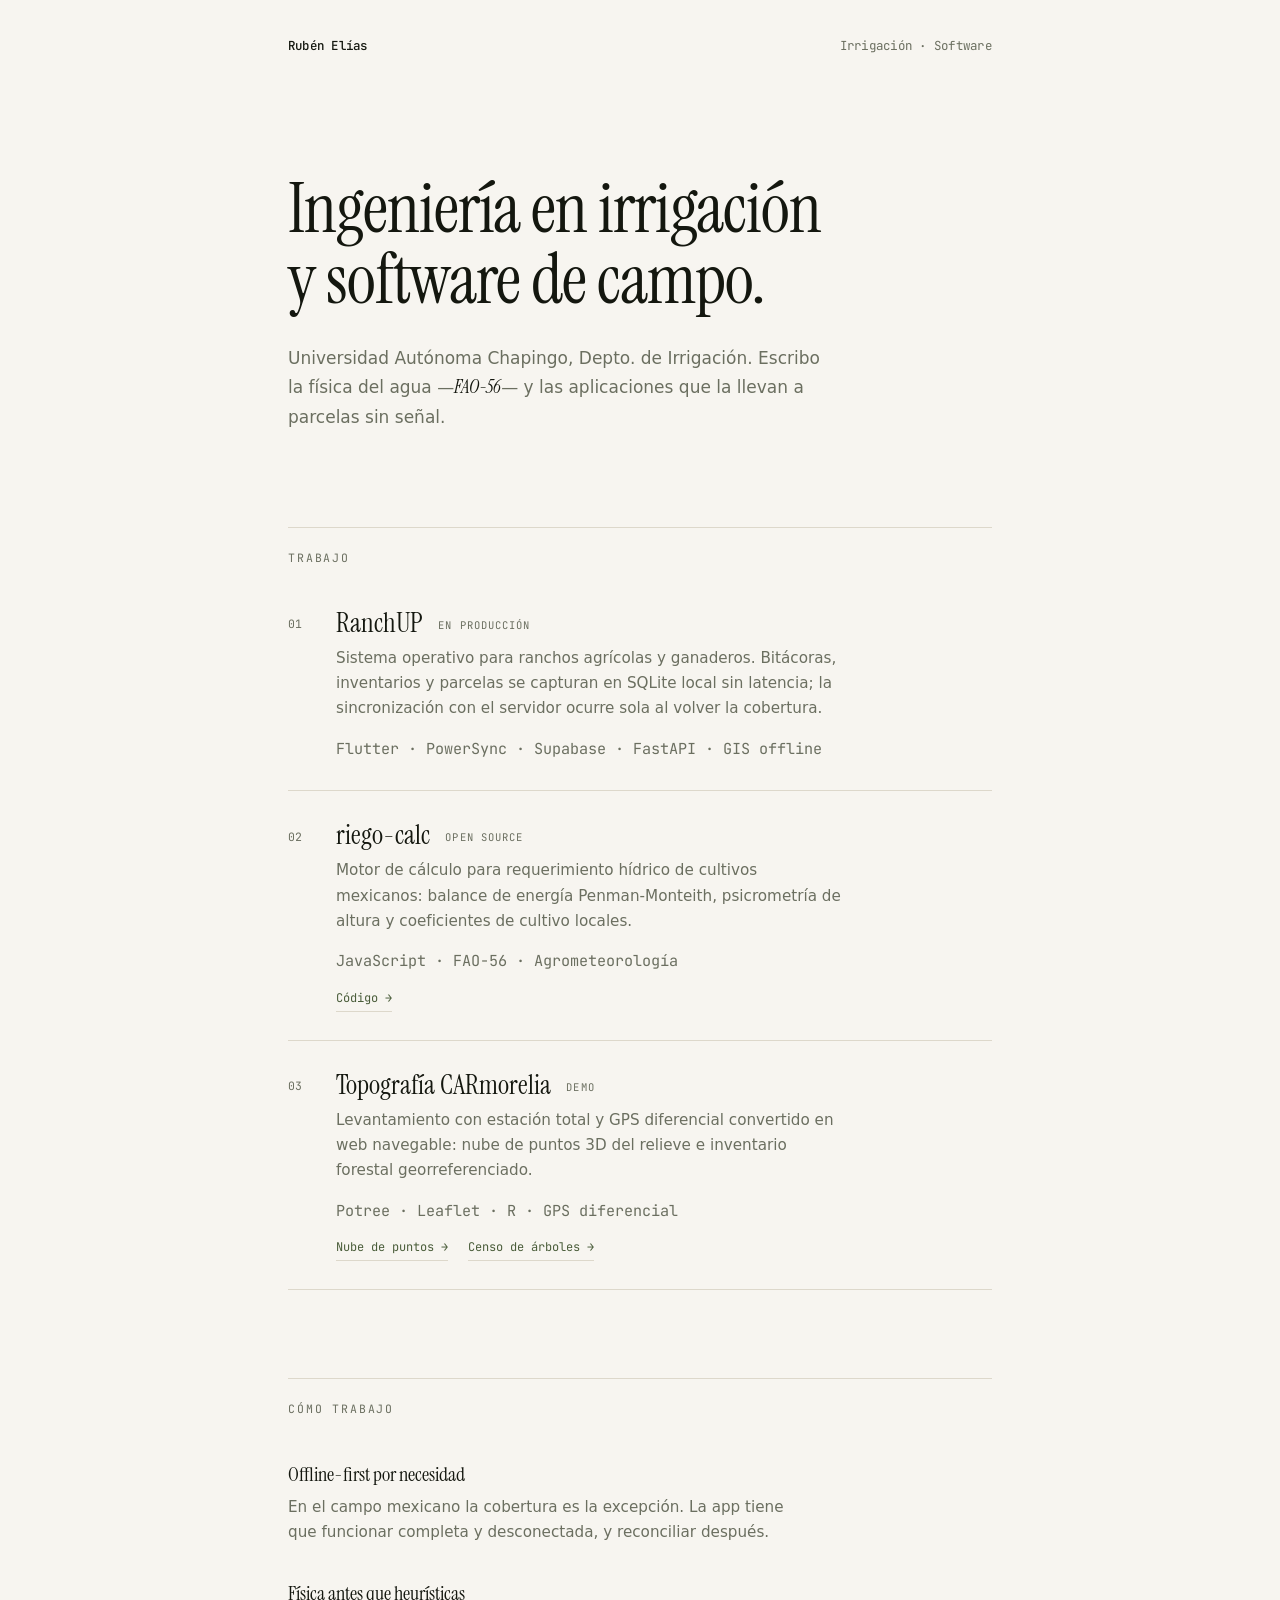
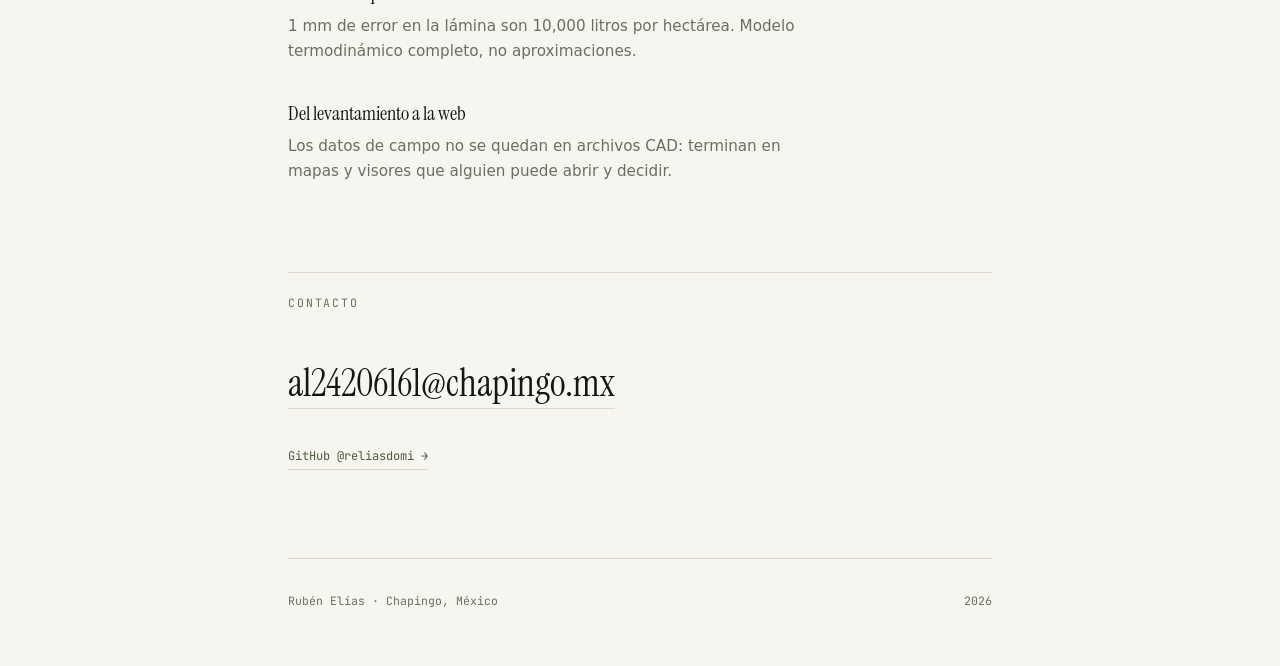
==== commit 32c85cc3: "WIP: respaldo antes de viaje (2026-10-22) Co-Authored-By: Claude Opus 5.5 <noreply@anthropic.com>" ====
--- a/index.html
+++ b/index.html
@@ -1,1272 +1,210 @@
 <!DOCTYPE html>
 <html lang="es">
 <head>
-    <meta charset="UTF-8">
-    <meta name="viewport" content="width=device-width, initial-scale=1.0">
-    <title>Rubén Elías — Ingeniero en Irrigación & Software AgTech</title>
-    <meta name="description" content="Ingeniero en Irrigación por la Universidad Autónoma Chapingo. Software de campo offline-first, física hídrica (FAO-56) y geomática 3D.">
-    <meta property="og:title" content="Rubén Elías — Ingeniero en Irrigación & Software AgTech">
-    <meta property="og:description" content="Hidrología aplicada, modelos FAO-56 y software offline-first para el campo mexicano.">
-    <meta property="og:type" content="website">
-    <meta property="og:url" content="https://reliasdomi.github.io">
-    <link rel="icon" href="data:image/svg+xml,%3Csvg xmlns='http://www.w3.org/2000/svg' viewBox='0 0 100 100'%3E%3Ccircle cx='50' cy='50' r='45' fill='none' stroke='%2310b981' stroke-width='4'/%3E%3Cpath d='M30 65 Q40 30 50 50 Q60 70 70 35' fill='none' stroke='%2310b981' stroke-width='5' stroke-linecap='round'/%3E%3C/svg%3E">
-    <link rel="preconnect" href="https://fonts.googleapis.com">
-    <link rel="preconnect" href="https://fonts.gstatic.com" crossorigin>
-    <link href="https://fonts.googleapis.com/css2?family=Plus+Jakarta+Sans:wght@400;500;600;700;800&family=Instrument+Serif:ital@0;1&family=JetBrains+Mono:wght@400;500;600;700&display=swap" rel="stylesheet">
-    
-    <style>
-        *, *::before, *::after { margin: 0; padding: 0; box-sizing: border-box; }
-
-        :root {
-            --bg: #070908;
-            --bg-card: #0d120f;
-            --bg-card-hover: #121a15;
-            --bg-card-subtle: #0a0f0c;
-            --border: #1a2620;
-            --border-highlight: #283e33;
-            --text-main: #f0f5f2;
-            --text-dim: #9ab3a5;
-            --text-muted: #526b5d;
-            --accent: #10b981;
-            --accent-glow: rgba(16, 185, 129, 0.12);
-            --accent-bright: #34d399;
-            --copper: #e09f5a;
-            --copper-dim: rgba(224, 159, 90, 0.15);
-            --mono: 'JetBrains Mono', monospace;
-            --serif: 'Instrument Serif', Georgia, serif;
-            --sans: 'Plus Jakarta Sans', system-ui, sans-serif;
-        }
-
-        html {
-            scroll-behavior: smooth;
-            background-color: var(--bg);
-            color: var(--text-main);
-            font-family: var(--sans);
-        }
-
-        body {
-            line-height: 1.6;
-            overflow-x: hidden;
-            -webkit-font-smoothing: antialiased;
-            background: var(--bg);
-            position: relative;
-        }
-
-        /* Technical Grid Overlay */
-        .grid-bg {
-            position: fixed;
-            inset: 0;
-            background-image: 
-                linear-gradient(to right, rgba(26, 38, 32, 0.35) 1px, transparent 1px),
-                linear-gradient(to bottom, rgba(26, 38, 32, 0.35) 1px, transparent 1px);
-            background-size: 48px 48px;
-            pointer-events: none;
-            z-index: 0;
-            mask-image: radial-gradient(ellipse 80% 60% at 50% 10%, black 40%, transparent 100%);
-            -webkit-mask-image: radial-gradient(ellipse 80% 60% at 50% 10%, black 40%, transparent 100%);
-        }
-
-        .container {
-            max-width: 1100px;
-            margin: 0 auto;
-            padding: 0 2rem;
-            position: relative;
-            z-index: 1;
-        }
-
-        /* ================= NAVIGATION ================= */
-        nav {
-            position: fixed;
-            top: 0;
-            left: 0;
-            right: 0;
-            z-index: 100;
-            backdrop-filter: blur(16px);
-            background: rgba(7, 9, 8, 0.85);
-            border-bottom: 1px solid var(--border);
-            padding: 1rem 2rem;
-        }
-
-        .nav-inner {
-            max-width: 1100px;
-            margin: 0 auto;
-            display: flex;
-            justify-content: space-between;
-            align-items: center;
-        }
-
-        .nav-brand {
-            display: flex;
-            align-items: center;
-            gap: 0.75rem;
-            text-decoration: none;
-            color: var(--text-main);
-        }
-
-        .nav-logo-mark {
-            width: 10px;
-            height: 10px;
-            background: var(--accent);
-            border-radius: 2px;
-            box-shadow: 0 0 10px var(--accent);
-        }
-
-        .nav-title {
-            font-weight: 700;
-            font-size: 0.95rem;
-            letter-spacing: -0.01em;
-        }
-
-        .nav-sub {
-            font-family: var(--mono);
-            font-size: 0.72rem;
-            color: var(--text-muted);
-            border-left: 1px solid var(--border);
-            padding-left: 0.75rem;
-            display: none;
-        }
-
-        @media (min-width: 640px) {
-            .nav-sub { display: inline-block; }
-        }
-
-        .nav-right {
-            display: flex;
-            align-items: center;
-            gap: 1.5rem;
-        }
-
-        .time-badge {
-            font-family: var(--mono);
-            font-size: 0.75rem;
-            color: var(--text-dim);
-            background: var(--bg-card-subtle);
-            border: 1px solid var(--border);
-            padding: 0.35rem 0.75rem;
-            border-radius: 999px;
-            display: flex;
-            align-items: center;
-            gap: 0.5rem;
-        }
-
-        .status-dot {
-            width: 6px;
-            height: 6px;
-            background: var(--accent);
-            border-radius: 50%;
-            animation: pulse-dot 2s infinite;
-        }
-
-        @keyframes pulse-dot {
-            0%, 100% { opacity: 1; transform: scale(1); }
-            50% { opacity: 0.4; transform: scale(0.85); }
-        }
-
-        .nav-links {
-            display: flex;
-            gap: 1.25rem;
-            list-style: none;
-        }
-
-        .nav-links a {
-            color: var(--text-dim);
-            text-decoration: none;
-            font-size: 0.85rem;
-            font-weight: 500;
-            transition: color 0.2s;
-        }
-
-        .nav-links a:hover {
-            color: var(--accent-bright);
-        }
-
-        /* ================= HERO ================= */
-        .hero {
-            padding: 9rem 0 4.5rem;
-            position: relative;
-        }
-
-        .hero-meta-tag {
-            display: inline-flex;
-            align-items: center;
-            gap: 0.5rem;
-            font-family: var(--mono);
-            font-size: 0.75rem;
-            color: var(--accent-bright);
-            background: var(--accent-glow);
-            border: 1px solid rgba(16, 185, 129, 0.25);
-            padding: 0.3rem 0.8rem;
-            border-radius: 4px;
-            margin-bottom: 1.75rem;
-            text-transform: uppercase;
-            letter-spacing: 0.05em;
-        }
-
-        .hero-h1 {
-            font-family: var(--serif);
-            font-size: clamp(2.8rem, 6.5vw, 5rem);
-            line-height: 1.02;
-            font-weight: 400;
-            letter-spacing: -0.02em;
-            margin-bottom: 1.5rem;
-            max-width: 900px;
-        }
-
-        .hero-h1 em {
-            font-style: italic;
-            color: var(--accent-bright);
-        }
-
-        .hero-desc {
-            font-size: 1.15rem;
-            color: var(--text-dim);
-            max-width: 720px;
-            line-height: 1.7;
-            margin-bottom: 2.5rem;
-        }
-
-        .hero-pillars {
-            display: grid;
-            grid-template-columns: repeat(auto-fit, minmax(280px, 1fr));
-            gap: 1rem;
-            margin-bottom: 3rem;
-        }
-
-        .pillar-card {
-            background: var(--bg-card);
-            border: 1px solid var(--border);
-            border-radius: 8px;
-            padding: 1.25rem 1.5rem;
-            transition: all 0.25s ease;
-        }
-
-        .pillar-card:hover {
-            border-color: var(--border-highlight);
-            transform: translateY(-2px);
-            background: var(--bg-card-hover);
-        }
-
-        .pillar-num {
-            font-family: var(--mono);
-            font-size: 0.7rem;
-            color: var(--accent);
-            margin-bottom: 0.35rem;
-        }
-
-        .pillar-title {
-            font-size: 0.95rem;
-            font-weight: 700;
-            color: var(--text-main);
-            margin-bottom: 0.25rem;
-        }
-
-        .pillar-desc {
-            font-size: 0.82rem;
-            color: var(--text-muted);
-            line-height: 1.5;
-        }
-
-        .hero-ctas {
-            display: flex;
-            flex-wrap: wrap;
-            gap: 1rem;
-            align-items: center;
-        }
-
-        .btn {
-            display: inline-flex;
-            align-items: center;
-            gap: 0.5rem;
-            padding: 0.75rem 1.4rem;
-            border-radius: 6px;
-            font-size: 0.88rem;
-            font-weight: 600;
-            text-decoration: none;
-            transition: all 0.2s ease;
-            cursor: pointer;
-            border: 1px solid transparent;
-        }
-
-        .btn-primary {
-            background: var(--accent);
-            color: #03150d;
-            box-shadow: 0 0 20px rgba(16, 185, 129, 0.25);
-        }
-
-        .btn-primary:hover {
-            background: var(--accent-bright);
-            box-shadow: 0 0 25px rgba(16, 185, 129, 0.4);
-            transform: translateY(-1px);
-        }
-
-        .btn-secondary {
-            background: var(--bg-card);
-            border-color: var(--border);
-            color: var(--text-main);
-        }
-
-        .btn-secondary:hover {
-            border-color: var(--text-muted);
-            background: var(--bg-card-hover);
-            color: var(--accent-bright);
-        }
-
-        /* ================= SIMULATOR WIDGET ================= */
-        .section-wrap {
-            padding: 4.5rem 0;
-            border-top: 1px solid var(--border);
-        }
-
-        .section-header-compact {
-            display: flex;
-            justify-content: space-between;
-            align-items: flex-end;
-            margin-bottom: 2rem;
-            flex-wrap: wrap;
-            gap: 1rem;
-        }
-
-        .section-tag {
-            font-family: var(--mono);
-            font-size: 0.75rem;
-            color: var(--accent);
-            text-transform: uppercase;
-            letter-spacing: 0.08em;
-            margin-bottom: 0.25rem;
-        }
-
-        .section-heading {
-            font-family: var(--serif);
-            font-size: clamp(2rem, 4vw, 2.75rem);
-            font-weight: 400;
-            letter-spacing: -0.02em;
-        }
-
-        .sim-grid {
-            display: grid;
-            grid-template-columns: 1fr;
-            gap: 1.5rem;
-            background: var(--bg-card);
-            border: 1px solid var(--border);
-            border-radius: 12px;
-            padding: 2rem;
-            position: relative;
-            overflow: hidden;
-        }
-
-        @media (min-width: 880px) {
-            .sim-grid {
-                grid-template-columns: 1.1fr 0.9fr;
-            }
-        }
-
-        .sim-grid::before {
-            content: '';
-            position: absolute;
-            top: 0;
-            left: 0;
-            right: 0;
-            height: 2px;
-            background: linear-gradient(90deg, transparent, var(--accent), transparent);
-        }
-
-        .sim-controls {
-            display: flex;
-            flex-direction: column;
-            gap: 1.35rem;
-        }
-
-        .sim-control-group {
-            display: flex;
-            flex-direction: column;
-            gap: 0.4rem;
-        }
-
-        .sim-label-row {
-            display: flex;
-            justify-content: space-between;
-            font-size: 0.82rem;
-            color: var(--text-dim);
-        }
-
-        .sim-value-pill {
-            font-family: var(--mono);
-            font-weight: 600;
-            color: var(--accent-bright);
-        }
-
-        .sim-slider {
-            -webkit-appearance: none;
-            width: 100%;
-            height: 6px;
-            background: #141f19;
-            border-radius: 3px;
-            outline: none;
-        }
-
-        .sim-slider::-webkit-slider-thumb {
-            -webkit-appearance: none;
-            width: 18px;
-            height: 18px;
-            background: var(--accent);
-            border: 2px solid #070908;
-            border-radius: 50%;
-            cursor: pointer;
-            box-shadow: 0 0 10px rgba(16, 185, 129, 0.5);
-            transition: transform 0.1s;
-        }
-
-        .sim-slider::-webkit-slider-thumb:hover {
-            transform: scale(1.2);
-        }
-
-        .crop-selector {
-            display: flex;
-            gap: 0.5rem;
-            flex-wrap: wrap;
-            margin-top: 0.5rem;
-        }
-
-        .crop-btn {
-            background: var(--bg-card-subtle);
-            border: 1px solid var(--border);
-            color: var(--text-dim);
-            padding: 0.35rem 0.75rem;
-            border-radius: 4px;
-            font-size: 0.75rem;
-            font-family: var(--mono);
-            cursor: pointer;
-            transition: all 0.2s;
-        }
-
-        .crop-btn.active {
-            background: var(--accent-glow);
-            border-color: var(--accent);
-            color: var(--accent-bright);
-        }
-
-        .sim-output-panel {
-            background: var(--bg-card-subtle);
-            border: 1px solid var(--border);
-            border-radius: 8px;
-            padding: 1.5rem;
-            display: flex;
-            flex-direction: column;
-            justify-content: space-between;
-            gap: 1.5rem;
-        }
-
-        .fao-formula {
-            font-family: var(--mono);
-            font-size: 0.72rem;
-            color: var(--text-muted);
-            background: rgba(0, 0, 0, 0.4);
-            border: 1px dashed var(--border);
-            padding: 0.75rem;
-            border-radius: 6px;
-            line-height: 1.4;
-        }
-
-        .results-hero {
-            display: flex;
-            flex-direction: column;
-            gap: 0.25rem;
-        }
-
-        .result-caption {
-            font-family: var(--mono);
-            font-size: 0.75rem;
-            color: var(--text-muted);
-            text-transform: uppercase;
-        }
-
-        .result-number {
-            font-family: var(--mono);
-            font-size: 2.8rem;
-            font-weight: 700;
-            color: var(--text-main);
-            letter-spacing: -0.03em;
-            line-height: 1;
-        }
-
-        .result-unit {
-            font-size: 1.1rem;
-            color: var(--accent);
-            font-weight: 500;
-            margin-left: 0.25rem;
-        }
-
-        .sub-metrics {
-            display: grid;
-            grid-template-columns: 1fr 1fr;
-            gap: 0.75rem;
-            border-top: 1px solid var(--border);
-            padding-top: 1rem;
-        }
-
-        .sub-metric-item {
-            display: flex;
-            flex-direction: column;
-        }
-
-        .sub-metric-label {
-            font-size: 0.72rem;
-            color: var(--text-muted);
-            font-family: var(--mono);
-        }
-
-        .sub-metric-val {
-            font-family: var(--mono);
-            font-size: 1.05rem;
-            font-weight: 600;
-            color: var(--text-dim);
-        }
-
-        /* ================= PROJECTS ================= */
-        .projects-grid {
-            display: flex;
-            flex-direction: column;
-            gap: 1.5rem;
-        }
-
-        .project-card-engineered {
-            background: var(--bg-card);
-            border: 1px solid var(--border);
-            border-radius: 12px;
-            padding: 2rem;
-            transition: all 0.25s ease;
-            position: relative;
-        }
-
-        .project-card-engineered:hover {
-            border-color: var(--border-highlight);
-            background: var(--bg-card-hover);
-        }
-
-        .project-top-row {
-            display: flex;
-            justify-content: space-between;
-            align-items: flex-start;
-            margin-bottom: 1rem;
-            gap: 1rem;
-            flex-wrap: wrap;
-        }
-
-        .project-category {
-            font-family: var(--mono);
-            font-size: 0.72rem;
-            color: var(--accent);
-            text-transform: uppercase;
-            letter-spacing: 0.05em;
-        }
-
-        .project-title {
-            font-size: 1.45rem;
-            font-weight: 700;
-            color: var(--text-main);
-            letter-spacing: -0.01em;
-            margin-top: 0.15rem;
-        }
-
-        .project-desc {
-            font-size: 0.95rem;
-            color: var(--text-dim);
-            line-height: 1.65;
-            margin-bottom: 1.5rem;
-            max-width: 820px;
-        }
-
-        .arch-pills {
-            display: flex;
-            flex-wrap: wrap;
-            gap: 0.45rem;
-            margin-bottom: 1.5rem;
-        }
-
-        .arch-pill {
-            font-family: var(--mono);
-            font-size: 0.75rem;
-            background: var(--bg-card-subtle);
-            border: 1px solid var(--border);
-            color: var(--text-dim);
-            padding: 0.25rem 0.65rem;
-            border-radius: 4px;
-        }
-
-        .project-links-row {
-            display: flex;
-            gap: 1rem;
-            align-items: center;
-            border-top: 1px solid var(--border);
-            padding-top: 1.25rem;
-            flex-wrap: wrap;
-        }
-
-        .link-interactive {
-            display: inline-flex;
-            align-items: center;
-            gap: 0.4rem;
-            color: var(--accent-bright);
-            font-size: 0.85rem;
-            font-weight: 600;
-            text-decoration: none;
-            transition: gap 0.2s ease, color 0.2s ease;
-        }
-
-        .link-interactive:hover {
-            color: #fff;
-            gap: 0.65rem;
-        }
-
-        .link-muted {
-            font-size: 0.82rem;
-            color: var(--text-muted);
-            display: inline-flex;
-            align-items: center;
-            gap: 0.35rem;
-        }
-
-        /* ================= ARCHITECTURE & PRINCIPLES ================= */
-        .principles-grid {
-            display: grid;
-            grid-template-columns: repeat(auto-fit, minmax(300px, 1fr));
-            gap: 1.5rem;
-        }
-
-        .principle-box {
-            background: var(--bg-card);
-            border: 1px solid var(--border);
-            border-radius: 10px;
-            padding: 1.75rem;
-        }
-
-        .principle-icon {
-            font-family: var(--mono);
-            font-size: 1.2rem;
-            color: var(--accent);
-            margin-bottom: 1rem;
-        }
-
-        .principle-title {
-            font-size: 1.1rem;
-            font-weight: 700;
-            color: var(--text-main);
-            margin-bottom: 0.5rem;
-        }
-
-        .principle-text {
-            font-size: 0.88rem;
-            color: var(--text-dim);
-            line-height: 1.6;
-        }
-
-        /* ================= TECH MATRIX ================= */
-        .stack-matrix {
-            display: grid;
-            grid-template-columns: repeat(auto-fit, minmax(240px, 1fr));
-            gap: 1.25rem;
-        }
-
-        .stack-group {
-            background: var(--bg-card);
-            border: 1px solid var(--border);
-            border-radius: 8px;
-            padding: 1.25rem 1.5rem;
-        }
-
-        .stack-group-title {
-            font-family: var(--mono);
-            font-size: 0.78rem;
-            color: var(--accent);
-            text-transform: uppercase;
-            margin-bottom: 0.75rem;
-            letter-spacing: 0.05em;
-        }
-
-        .stack-items {
-            list-style: none;
-            display: flex;
-            flex-direction: column;
-            gap: 0.45rem;
-        }
-
-        .stack-item {
-            font-size: 0.85rem;
-            color: var(--text-dim);
-            display: flex;
-            align-items: center;
-            gap: 0.5rem;
-        }
-
-        .stack-item::before {
-            content: '›';
-            color: var(--text-muted);
-            font-family: var(--mono);
-        }
-
-        /* ================= FOOTER / CONTACT ================= */
-        footer {
-            border-top: 1px solid var(--border);
-            padding: 5rem 0 3rem;
-            background: #040605;
-        }
-
-        .contact-box {
-            display: flex;
-            flex-direction: column;
-            align-items: center;
-            text-align: center;
-            gap: 1.5rem;
-            margin-bottom: 4rem;
-        }
-
-        .contact-title {
-            font-family: var(--serif);
-            font-size: clamp(2.2rem, 5vw, 3.5rem);
-            font-weight: 400;
-        }
-
-        .contact-title em {
-            color: var(--accent-bright);
-            font-style: italic;
-        }
-
-        .contact-actions {
-            display: flex;
-            gap: 1rem;
-            flex-wrap: wrap;
-            justify-content: center;
-        }
-
-        .footer-bottom {
-            display: flex;
-            justify-content: space-between;
-            align-items: center;
-            flex-wrap: wrap;
-            gap: 1rem;
-            border-top: 1px solid var(--border);
-            padding-top: 2rem;
-            font-family: var(--mono);
-            font-size: 0.75rem;
-            color: var(--text-muted);
-        }
-
-        /* Toast notification */
-        .toast {
-            position: fixed;
-            bottom: 2rem;
-            right: 2rem;
-            background: var(--accent);
-            color: #03150d;
-            padding: 0.6rem 1.2rem;
-            border-radius: 6px;
-            font-weight: 700;
-            font-size: 0.82rem;
-            font-family: var(--mono);
-            opacity: 0;
-            transform: translateY(10px);
-            transition: all 0.25s ease;
-            pointer-events: none;
-            z-index: 999;
-        }
-
-        .toast.show {
-            opacity: 1;
-            transform: translateY(0);
-        }
-    </style>
+<meta charset="UTF-8">
+<meta name="viewport" content="width=device-width, initial-scale=1">
+<title>Rubén Elías — Irrigación & Software</title>
+<meta name="description" content="Ingeniero en irrigación (UACh Chapingo). Software offline-first para el campo, balances hídricos FAO-56 y geomática 3D.">
+<meta property="og:title" content="Rubén Elías — Irrigación & Software">
+<meta property="og:description" content="Ingeniería en irrigación y software de campo.">
+<meta property="og:type" content="website">
+<meta property="og:url" content="https://reliasdomi.github.io">
+<link rel="icon" href="data:image/svg+xml,%3Csvg xmlns='http://www.w3.org/2000/svg' viewBox='0 0 100 100'%3E%3Crect width='100' height='100' fill='%23f7f5f0'/%3E%3Cpath d='M50 20c14 18 21 29 21 38a21 21 0 0 1-42 0c0-9 7-20 21-38z' fill='%234a5d3a'/%3E%3C/svg%3E">
+<link rel="preconnect" href="https://fonts.googleapis.com">
+<link rel="preconnect" href="https://fonts.gstatic.com" crossorigin>
+<link href="https://fonts.googleapis.com/css2?family=Instrument+Serif:ital@0;1&family=JetBrains+Mono:wght@400;500&display=swap" rel="stylesheet">
+<style>
+*,*::before,*::after{margin:0;padding:0;box-sizing:border-box}
+
+:root{
+  --paper:#f7f5f0;
+  --ink:#14170f;
+  --dim:#6b6f60;
+  --rule:#ddd8cb;
+  --accent:#4a5d3a;
+  --serif:'Instrument Serif',Georgia,serif;
+  --mono:'JetBrains Mono',ui-monospace,monospace;
+  --sans:system-ui,-apple-system,'Segoe UI',sans-serif;
+}
+
+html{scroll-behavior:smooth}
+
+body{
+  background:var(--paper);
+  color:var(--ink);
+  font-family:var(--sans);
+  font-size:17px;
+  line-height:1.65;
+  -webkit-font-smoothing:antialiased;
+  padding:0 1.75rem;
+}
+
+.wrap{max-width:44rem;margin:0 auto}
+
+a{color:inherit;text-decoration:none}
+a:focus-visible{outline:2px solid var(--accent);outline-offset:3px}
+
+/* ---- header ---- */
+header{
+  display:flex;justify-content:space-between;align-items:baseline;gap:1rem;
+  padding:2.25rem 0;
+  font-family:var(--mono);font-size:.78rem;letter-spacing:.02em;
+}
+header .name{font-weight:500}
+header .role{color:var(--dim)}
+
+/* ---- hero ---- */
+.hero{padding:5rem 0 6rem}
+h1{
+  font-family:var(--serif);font-weight:400;
+  font-size:clamp(2.6rem,8vw,4.4rem);
+  line-height:1.02;letter-spacing:-.015em;
+  margin-bottom:1.75rem;
+}
+.hero p{max-width:34rem;color:var(--dim)}
+.hero p em{font-family:var(--serif);font-style:italic;font-size:1.1em;color:var(--ink)}
+
+/* ---- sections ---- */
+section{padding:0 0 5.5rem}
+.label{
+  font-family:var(--mono);font-size:.72rem;font-weight:400;
+  text-transform:uppercase;letter-spacing:.16em;color:var(--dim);
+  padding-top:1.25rem;border-top:1px solid var(--rule);
+  margin-bottom:2.5rem;
+}
+
+/* ---- work ---- */
+.work{list-style:none}
+.work li{
+  display:grid;grid-template-columns:2.5rem 1fr;gap:.5rem;
+  padding:1.75rem 0;border-bottom:1px solid var(--rule);
+}
+.work li:first-child{padding-top:0}
+.num{font-family:var(--mono);font-size:.72rem;color:var(--dim);padding-top:.45rem}
+h3{
+  font-family:var(--serif);font-weight:400;font-size:1.7rem;
+  line-height:1.2;margin-bottom:.4rem;
+}
+h3 .tag{
+  font-family:var(--mono);font-size:.66rem;text-transform:uppercase;
+  letter-spacing:.1em;color:var(--dim);vertical-align:middle;margin-left:.65rem;
+}
+.work p{color:var(--dim);font-size:.95rem;max-width:32rem}
+.stack{
+  font-family:var(--mono);font-size:.72rem;color:var(--dim);
+  margin-top:.85rem;line-height:1.8;
+}
+.links{margin-top:.9rem;display:flex;flex-wrap:wrap;gap:1.25rem}
+.links a{
+  font-family:var(--mono);font-size:.75rem;color:var(--accent);
+  border-bottom:1px solid var(--rule);padding-bottom:2px;
+}
+.links a:hover{border-bottom-color:var(--accent)}
+
+/* ---- focus ---- */
+.focus{list-style:none;display:grid;gap:2rem}
+.focus h4{font-family:var(--serif);font-weight:400;font-size:1.25rem;margin-bottom:.25rem}
+.focus p{color:var(--dim);font-size:.95rem;max-width:32rem}
+
+/* ---- contact ---- */
+.contact a.mail{
+  font-family:var(--serif);font-size:clamp(1.6rem,5vw,2.4rem);
+  border-bottom:1px solid var(--rule);
+}
+.contact a.mail:hover{border-bottom-color:var(--accent);color:var(--accent)}
+.contact .links{margin-top:2rem}
+
+footer{
+  display:flex;justify-content:space-between;flex-wrap:wrap;gap:.5rem;
+  padding:2rem 0 3.5rem;border-top:1px solid var(--rule);
+  font-family:var(--mono);font-size:.72rem;color:var(--dim);
+}
+
+@media (max-width:520px){
+  .work li{grid-template-columns:1fr}
+  .num{padding-top:0}
+}
+</style>
 </head>
 <body>
-
-    <div class="grid-bg"></div>
-
-    <!-- Navigation -->
-    <nav>
-        <div class="nav-inner">
-            <a href="#" class="nav-brand">
-                <div class="nav-logo-mark"></div>
-                <span class="nav-title">Rubén Elías</span>
-                <span class="nav-sub">UACh // Irrigación & Software</span>
-            </a>
-            <div class="nav-right">
-                <div class="time-badge">
-                    <span class="status-dot"></span>
-                    <span id="liveTime">--:-- MX</span>
-                </div>
-                <ul class="nav-links">
-                    <li><a href="#proyectos">Proyectos</a></li>
-                    <li><a href="#simulador">Simulador FAO-56</a></li>
-                    <li><a href="#contacto">Contacto</a></li>
-                </ul>
-            </div>
+<div class="wrap">
+
+<header>
+  <span class="name">Rubén Elías</span>
+  <span class="role">Irrigación · Software</span>
+</header>
+
+<main>
+  <section class="hero">
+    <h1>Ingeniería en irrigación<br>y software de campo.</h1>
+    <p>Universidad Autónoma Chapingo, Depto. de Irrigación. Escribo la física del agua —<em>FAO-56</em>— y las aplicaciones que la llevan a parcelas sin señal.</p>
+  </section>
+
+  <section id="trabajo">
+    <h2 class="label">Trabajo</h2>
+    <ol class="work">
+      <li>
+        <span class="num">01</span>
+        <div>
+          <h3>RanchUP <span class="tag">en producción</span></h3>
+          <p>Sistema operativo para ranchos agrícolas y ganaderos. Bitácoras, inventarios y parcelas se capturan en SQLite local sin latencia; la sincronización con el servidor ocurre sola al volver la cobertura.</p>
+          <p class="stack">Flutter · PowerSync · Supabase · FastAPI · GIS offline</p>
         </div>
-    </nav>
-
-    <main class="container">
-
-        <!-- Hero Section -->
-        <section class="hero">
-            <div class="hero-meta-tag">
-                <svg width="12" height="12" viewBox="0 0 24 24" fill="currentColor"><path d="M12 2L2 7l10 5 10-5-10-5zM2 17l10 5 10-5M2 12l10 5 10-5"/></svg>
-                Universidad Autónoma Chapingo · Depto. de Irrigación
-            </div>
-            
-            <h1 class="hero-h1">
-                Software de campo, balances hídricos y <em>geomática 3D</em>.
-            </h1>
-
-            <p class="hero-desc">
-                Combino la ingeniería en irrigación con desarrollo de software: desde implementar la física de evapotranspiración (FAO-56) y nubes de puntos LiDAR/GPS, hasta construir arquitecturas <strong>offline-first</strong> para operaciones agrícolas reales.
-            </p>
-
-            <div class="hero-pillars">
-                <div class="pillar-card">
-                    <div class="pillar-num">01 // FÍSICA APLICADA</div>
-                    <div class="pillar-title">FAO-56 Penman-Monteith</div>
-                    <div class="pillar-desc">Cálculo riguroso de balance hídrico, radiación neta y demanda evaporativa sin cajas negras.</div>
-                </div>
-                <div class="pillar-card">
-                    <div class="pillar-num">02 // ARQUITECTURA DE CAMPO</div>
-                    <div class="pillar-title">Offline-First & SQLite</div>
-                    <div class="pillar-desc">Sistemas en Flutter y PowerSync con 0ms de latencia de escritura en zonas rurales sin cobertura.</div>
-                </div>
-                <div class="pillar-card">
-                    <div class="pillar-num">03 // GEOMÁTICA 3D</div>
-                    <div class="pillar-title">Topografía & Nubes de Puntos</div>
-                    <div class="pillar-desc">Procesamiento de estación total y GPS diferencial en visualizadores web navegables (Potree/Leaflet).</div>
-                </div>
-            </div>
-
-            <div class="hero-ctas">
-                <a href="#simulador" class="btn btn-primary">
-                    <svg width="16" height="16" viewBox="0 0 24 24" fill="none" stroke="currentColor" stroke-width="2.5"><path d="M4 19.5A2.5 2.5 0 0 1 6.5 17H20"/><path d="M6.5 2H20v20H6.5A2.5 2.5 0 0 1 4 19.5v-15A2.5 2.5 0 0 1 6.5 2z"/></svg>
-                    Probar Simulador FAO-56
-                </a>
-                <a href="https://github.com/reliasdomi" target="_blank" rel="noopener" class="btn btn-secondary">
-                    <svg width="16" height="16" viewBox="0 0 24 24" fill="currentColor"><path d="M12 0c-6.626 0-12 5.373-12 12 0 5.302 3.438 9.8 8.207 11.387.599.111.793-.261.793-.577v-2.234c-3.338.726-4.033-1.416-4.033-1.416-.546-1.387-1.333-1.756-1.333-1.756-1.089-.745.083-.729.083-.729 1.205.084 1.839 1.237 1.839 1.237 1.07 1.834 2.807 1.304 3.492.997.107-.775.418-1.305.762-1.604-2.665-.305-5.467-1.334-5.467-5.931 0-1.311.469-2.381 1.236-3.221-.124-.303-.535-1.524.117-3.176 0 0 1.008-.322 3.301 1.23.957-.266 1.983-.399 3.003-.404 1.02.005 2.047.138 3.006.404 2.291-1.552 3.297-1.23 3.297-1.23.653 1.653.242 2.874.118 3.176.77.84 1.235 1.911 1.235 3.221 0 4.609-2.807 5.624-5.479 5.921.43.372.823 1.102.823 2.222v3.293c0 .319.192.694.801.576 4.765-1.589 8.199-6.086 8.199-11.386 0-6.627-5.373-12-12-12z"/></svg>
-                    GitHub
-                </a>
-            </div>
-        </section>
-
-        <!-- Interactive FAO-56 Simulation Engine -->
-        <section class="section-wrap" id="simulador">
-            <div class="section-header-compact">
-                <div>
-                    <div class="section-tag">// INTERACTIVE ENGINEERING</div>
-                    <h2 class="section-heading">Simulador de Demanda Hídrica</h2>
-                </div>
-                <div style="font-family: var(--mono); font-size: 0.78rem; color: var(--text-muted);">
-                    Motor FAO-56 Penman-Monteith en tiempo real
-                </div>
-            </div>
-
-            <div class="sim-grid">
-                <div class="sim-controls">
-                    <!-- Temp -->
-                    <div class="sim-control-group">
-                        <div class="sim-label-row">
-                            <span>Temperatura Media (T)</span>
-                            <span class="sim-value-pill" id="valTemp">25.0 °C</span>
-                        </div>
-                        <input type="range" class="sim-slider" id="sliderTemp" min="10" max="42" step="0.5" value="25">
-                    </div>
-
-                    <!-- Solar Radiation -->
-                    <div class="sim-control-group">
-                        <div class="sim-label-row">
-                            <span>Radiación Solar (Rs)</span>
-                            <span class="sim-value-pill" id="valRad">22.0 MJ/m²/d</span>
-                        </div>
-                        <input type="range" class="sim-slider" id="sliderRad" min="10" max="32" step="0.5" value="22">
-                    </div>
-
-                    <!-- RH -->
-                    <div class="sim-control-group">
-                        <div class="sim-label-row">
-                            <span>Humedad Relativa (HR)</span>
-                            <span class="sim-value-pill" id="valHr">45 %</span>
-                        </div>
-                        <input type="range" class="sim-slider" id="sliderHr" min="10" max="95" step="1" value="45">
-                    </div>
-
-                    <!-- Wind speed -->
-                    <div class="sim-control-group">
-                        <div class="sim-label-row">
-                            <span>Velocidad de Viento (u₂)</span>
-                            <span class="sim-value-pill" id="valWind">2.2 m/s</span>
-                        </div>
-                        <input type="range" class="sim-slider" id="sliderWind" min="0.5" max="6.0" step="0.1" value="2.2">
-                    </div>
-
-                    <!-- Crop selection -->
-                    <div class="sim-control-group">
-                        <div class="sim-label-row">
-                            <span>Coeficiente de Cultivo (Kc)</span>
-                            <span class="sim-value-pill" id="valKc">1.15 (Maíz en floración)</span>
-                        </div>
-                        <div class="crop-selector">
-                            <button class="crop-btn active" data-kc="1.15" data-name="Maíz (Floración)">Maíz (1.15)</button>
-                            <button class="crop-btn" data-kc="0.85" data-name="Aguacate (Desarrollo)">Aguacate (0.85)</button>
-                            <button class="crop-btn" data-kc="1.20" data-name="Alfalfa (Medio ciclo)">Alfalfa (1.20)</button>
-                            <button class="crop-btn" data-kc="1.05" data-name="Tomate (Fructificación)">Tomate (1.05)</button>
-                        </div>
-                    </div>
-                </div>
-
-                <div class="sim-output-panel">
-                    <div class="fao-formula">
-                        ET₀ = [0.408Δ(Rn - G) + γ(900/(T+273))u₂(es - ea)] / [Δ + γ(1 + 0.34u₂)]
-                    </div>
-
-                    <div class="results-hero">
-                        <span class="result-caption">Evapotranspiración del Cultivo (ETc)</span>
-                        <div class="result-number">
-                            <span id="outEtc">5.74</span><span class="result-unit">mm / día</span>
-                        </div>
-                    </div>
-
-                    <div class="sub-metrics">
-                        <div class="sub-metric-item">
-                            <span class="sub-metric-label">ET₀ de Referencia</span>
-                            <span class="sub-metric-val" id="outEt0">4.99 mm/d</span>
-                        </div>
-                        <div class="sub-metric-item">
-                            <span class="sub-metric-label">Volumen / Hectárea</span>
-                            <span class="sub-metric-val" id="outVolume">57,400 L/ha</span>
-                        </div>
-                        <div class="sub-metric-item">
-                            <span class="sub-metric-label">Déficit Presión Vapor (VPD)</span>
-                            <span class="sub-metric-val" id="outVpd">1.74 kPa</span>
-                        </div>
-                        <div class="sub-metric-item">
-                            <span class="sub-metric-label">Lámina neta estimada</span>
-                            <span class="sub-metric-val" id="outNet">57.4 m³/ha</span>
-                        </div>
-                    </div>
-                </div>
-            </div>
-        </section>
-
-        <!-- Projects Section -->
-        <section class="section-wrap" id="proyectos">
-            <div class="section-header-compact">
-                <div>
-                    <div class="section-tag">// SISTEMAS & CÓDIGO</div>
-                    <h2 class="section-heading">Proyectos Destacados</h2>
-                </div>
-            </div>
-
-            <div class="projects-grid">
-
-                <!-- RanchUP -->
-                <div class="project-card-engineered">
-                    <div class="project-top-row">
-                        <div>
-                            <span class="project-category">01 // PLATAFORMA AGTECH & OFFLINE-FIRST</span>
-                            <h3 class="project-title">RanchUP</h3>
-                        </div>
-                        <span class="arch-pill" style="color: var(--copper); border-color: rgba(224, 159, 90, 0.3);">Repo Privado</span>
-                    </div>
-                    <p class="project-desc">
-                        Sistema operativo para ranchos agrícolas y ganaderos diseñado bajo arquitectura offline-first. Los operarios capturan bitácoras, inventarios y parcelas con 0ms de latencia en SQLite local. La reconciliación bidireccional ocurre automáticamente con Supabase mediante PowerSync al volver a tener cobertura, complementado con el asistente de campo Vega en FastAPI/LangGraph.
-                    </p>
-                    <div class="arch-pills">
-                        <span class="arch-pill">Flutter / Dart</span>
-                        <span class="arch-pill">PowerSync (SQLite local)</span>
-                        <span class="arch-pill">Supabase (PostgreSQL + RLS)</span>
-                        <span class="arch-pill">FastAPI & LangGraph</span>
-                        <span class="arch-pill">GIS Offline</span>
-                    </div>
-                    <div class="project-links-row">
-                        <span class="link-muted">
-                            <svg width="14" height="14" viewBox="0 0 24 24" fill="none" stroke="currentColor" stroke-width="2"><rect x="3" y="11" width="18" height="11" rx="2" ry="2"/><path d="M7 11V7a5 5 0 0110 0v4"/></svg>
-                            Flagship de campo · En producción
-                        </span>
-                    </div>
-                </div>
-
-                <!-- riego-calc -->
-                <div class="project-card-engineered">
-                    <div class="project-top-row">
-                        <div>
-                            <span class="project-category">02 // INGENIERÍA DE RIEGO COMPUTACIONAL</span>
-                            <h3 class="project-title">riego-calc</h3>
-                        </div>
-                        <span class="arch-pill" style="color: var(--accent-bright); border-color: rgba(16, 185, 129, 0.3);">Open Source</span>
-                    </div>
-                    <p class="project-desc">
-                        Motor de cálculo agronómico para requerimientos de agua en cultivos mexicanos. Implementa el modelo físico de balance de energía FAO-56 Penman-Monteith, psicrometría de altura, curvas de radiación extraterrestre y coeficientes de cultivo ajustados a condiciones climáticas locales.
-                    </p>
-                    <div class="arch-pills">
-                        <span class="arch-pill">JavaScript</span>
-                        <span class="arch-pill">FAO-56 Penman-Monteith</span>
-                        <span class="arch-pill">Evapotranspiración ($ET_0$)</span>
-                        <span class="arch-pill">Agrometeorología</span>
-                    </div>
-                    <div class="project-links-row">
-                        <a href="https://github.com/reliasdomi/riego-calc" target="_blank" rel="noopener" class="link-interactive">
-                            Ver código en GitHub
-                            <svg width="14" height="14" viewBox="0 0 24 24" fill="none" stroke="currentColor" stroke-width="2.5"><path d="M5 12h14"/><path d="M12 5l7 7-7 7"/></svg>
-                        </a>
-                    </div>
-                </div>
-
-                <!-- CARmorelia -->
-                <div class="project-card-engineered">
-                    <div class="project-top-row">
-                        <div>
-                            <span class="project-category">03 // GEOMÁTICA 3D & LEVANTAMIENTOS</span>
-                            <h3 class="project-title">Topografía CARmorelia</h3>
-                        </div>
-                        <span class="arch-pill" style="color: var(--accent-bright); border-color: rgba(16, 185, 129, 0.3);">Demos Públicos</span>
-                    </div>
-                    <p class="project-desc">
-                        Levantamiento topográfico de precisión procesado a partir de estación total y GPS diferencial. Incluye una visualización de nube de puntos 3D del relieve del terreno a 60 FPS mediante Potree y un mapa interactivo para inventario forestal con Leaflet y R.
-                    </p>
-                    <div class="arch-pills">
-                        <span class="arch-pill">Potree (Octree 3D)</span>
-                        <span class="arch-pill">Leaflet GIS</span>
-                        <span class="arch-pill">R / Spatial</span>
-                        <span class="arch-pill">GPS Diferencial</span>
-                        <span class="arch-pill">Estación Total</span>
-                    </div>
-                    <div class="project-links-row">
-                        <a href="https://reliasdomi.github.io/nube-puntos-CARmorelia/" target="_blank" rel="noopener" class="link-interactive">
-                            Nube de puntos 3D
-                            <svg width="14" height="14" viewBox="0 0 24 24" fill="none" stroke="currentColor" stroke-width="2.5"><path d="M18 13v6a2 2 0 01-2 2H5a2 2 0 01-2-2V8a2 2 0 012-2h6"/><polyline points="15 3 21 3 21 9"/><line x1="10" y1="14" x2="21" y2="3"/></svg>
-                        </a>
-                        <a href="https://reliasdomi.github.io/CARmorelia-arboles-georreferenciados/" target="_blank" rel="noopener" class="link-interactive" style="margin-left: 1rem;">
-                            Censo de árboles en Leaflet
-                            <svg width="14" height="14" viewBox="0 0 24 24" fill="none" stroke="currentColor" stroke-width="2.5"><path d="M18 13v6a2 2 0 01-2 2H5a2 2 0 01-2-2V8a2 2 0 012-2h6"/><polyline points="15 3 21 3 21 9"/><line x1="10" y1="14" x2="21" y2="3"/></svg>
-                        </a>
-                    </div>
-                </div>
-
-            </div>
-        </section>
-
-        <!-- Engineering Principles -->
-        <section class="section-wrap">
-            <div class="section-header-compact">
-                <div>
-                    <div class="section-tag">// FILOSOFÍA DE DESARROLLO</div>
-                    <h2 class="section-heading">Principios de Ingeniería</h2>
-                </div>
-            </div>
-
-            <div class="principles-grid">
-                <div class="principle-box">
-                    <div class="principle-icon">⚡ // 01</div>
-                    <h3 class="principle-title">Offline-First por necesidad</h3>
-                    <p class="principle-text">
-                        En el campo mexicano la conectividad celular es la excepción, no la regla. Toda app de campo debe operar 100% desconectada con bases SQLite locales y resolver sincronización asíncrona al regresar a cobertura.
-                    </p>
-                </div>
-
-                <div class="principle-box">
-                    <div class="principle-icon">📐 // 02</div>
-                    <h3 class="principle-title">Física antes que heurísticas</h3>
-                    <p class="principle-text">
-                        Un error de 1 mm en la lámina de riego equivale a 10,000 litros desperdiciados por hectárea. Implementamos modelos termodinámicos completos (FAO-56, Penman-Monteith) y no aproximaciones simplistas.
-                    </p>
-                </div>
-
-                <div class="principle-box">
-                    <div class="principle-icon">🛰️ // 03</div>
-                    <h3 class="principle-title">Del GPS submétrico a la web</h3>
-                    <p class="principle-text">
-                        Los datos de levantamientos topográficos y sensores agrícolas no deben quedarse en archivos CAD estáticos. Los transformamos en experiencias web interactivas y navegables para los tomadores de decisión.
-                    </p>
-                </div>
-            </div>
-        </section>
-
-        <!-- Tech Matrix -->
-        <section class="section-wrap">
-            <div class="section-header-compact">
-                <div>
-                    <div class="section-tag">// STACK TÉCNICO</div>
-                    <h2 class="section-heading">Capacidades & Herramientas</h2>
-                </div>
-            </div>
-
-            <div class="stack-matrix">
-                <div class="stack-group">
-                    <div class="stack-group-title">Hidrología & Riego</div>
-                    <ul class="stack-items">
-                        <li class="stack-item">FAO-56 Penman-Monteith</li>
-                        <li class="stack-item">Balance hídrico de suelo</li>
-                        <li class="stack-item">Coeficientes de cultivo (Kc)</li>
-                        <li class="stack-item">Diseño agronómico de riego</li>
-                    </ul>
-                </div>
-
-                <div class="stack-group">
-                    <div class="stack-group-title">Geomática & 3D</div>
-                    <ul class="stack-items">
-                        <li class="stack-item">Potree (Octree 3D)</li>
-                        <li class="stack-item">Leaflet & Mapbox GL</li>
-                        <li class="stack-item">GPS Diferencial & Estación Total</li>
-                        <li class="stack-item">PostgreSQL / PostGIS</li>
-                    </ul>
-                </div>
-
-                <div class="stack-group">
-                    <div class="stack-group-title">Software & Backend</div>
-                    <ul class="stack-items">
-                        <li class="stack-item">Python (FastAPI, LangGraph)</li>
-                        <li class="stack-item">Flutter & Dart (Offline)</li>
-                        <li class="stack-item">PowerSync & SQLite</li>
-                        <li class="stack-item">R / JavaScript / TypeScript</li>
-                    </ul>
-                </div>
-            </div>
-        </section>
-
-    </main>
-
-    <!-- Footer / Contact -->
-    <footer id="contacto">
-        <div class="container">
-            <div class="contact-box">
-                <h2 class="contact-title">
-                    Construyamos software con impacto en el <em>campo</em>.
-                </h2>
-                <p style="color: var(--text-dim); max-width: 500px; font-size: 1rem;">
-                    Disponible para consultoría, desarrollo de herramientas AgTech y proyectos de ingeniería hídrica o geomática.
-                </p>
-                <div class="contact-actions">
-                    <button class="btn btn-primary" id="copyEmailBtn" data-email="al24206161@chapingo.mx">
-                        <svg width="16" height="16" viewBox="0 0 24 24" fill="none" stroke="currentColor" stroke-width="2.5"><rect x="2" y="4" width="20" height="16" rx="2"/><path d="M22 7l-10 7L2 7"/></svg>
-                        Copiar Correo (Chapingo)
-                    </button>
-                    <a href="https://github.com/reliasdomi" target="_blank" rel="noopener" class="btn btn-secondary">
-                        <svg width="16" height="16" viewBox="0 0 24 24" fill="currentColor"><path d="M12 0c-6.626 0-12 5.373-12 12 0 5.302 3.438 9.8 8.207 11.387.599.111.793-.261.793-.577v-2.234c-3.338.726-4.033-1.416-4.033-1.416-.546-1.387-1.333-1.756-1.333-1.756-1.089-.745.083-.729.083-.729 1.205.084 1.839 1.237 1.839 1.237 1.07 1.834 2.807 1.304 3.492.997.107-.775.418-1.305.762-1.604-2.665-.305-5.467-1.334-5.467-5.931 0-1.311.469-2.381 1.236-3.221-.124-.303-.535-1.524.117-3.176 0 0 1.008-.322 3.301 1.23.957-.266 1.983-.399 3.003-.404 1.02.005 2.047.138 3.006.404 2.291-1.552 3.297-1.23 3.297-1.23.653 1.653.242 2.874.118 3.176.77.84 1.235 1.911 1.235 3.221 0 4.609-2.807 5.624-5.479 5.921.43.372.823 1.102.823 2.222v3.293c0 .319.192.694.801.576 4.765-1.589 8.199-6.086 8.199-11.386 0-6.627-5.373-12-12-12z"/></svg>
-                        GitHub @reliasdomi
-                    </a>
-                </div>
-            </div>
-
-            <div class="footer-bottom">
-                <span>Rubén Elías · Universidad Autónoma Chapingo</span>
-                <span>México &middot; 2026</span>
-            </div>
+      </li>
+      <li>
+        <span class="num">02</span>
+        <div>
+          <h3>riego-calc <span class="tag">open source</span></h3>
+          <p>Motor de cálculo para requerimiento hídrico de cultivos mexicanos: balance de energía Penman-Monteith, psicrometría de altura y coeficientes de cultivo locales.</p>
+          <p class="stack">JavaScript · FAO-56 · Agrometeorología</p>
+          <p class="links"><a href="https://github.com/reliasdomi/riego-calc">Código →</a></p>
         </div>
-    </footer>
-
-    <div class="toast" id="toast">¡Correo copiado al portapapeles!</div>
-
-    <script>
-        // Live Time in Mexico City / Chapingo
-        function updateTime() {
-            try {
-                const now = new Date();
-                const timeString = new Intl.DateTimeFormat('es-MX', {
-                    timeZone: 'America/Mexico_City',
-                    hour: '2-digit',
-                    minute: '2-digit',
-                    hour12: false
-                }).format(now);
-                document.getElementById('liveTime').textContent = `${timeString} CDMX`;
-            } catch (e) {
-                document.getElementById('liveTime').textContent = `Chapingo, MX`;
-            }
-        }
-        updateTime();
-        setInterval(updateTime, 30000);
-
-        // Copy Email Toast
-        const copyBtn = document.getElementById('copyEmailBtn');
-        const toast = document.getElementById('toast');
-        if (copyBtn) {
-            copyBtn.addEventListener('click', () => {
-                navigator.clipboard.writeText(copyBtn.getAttribute('data-email'));
-                toast.classList.add('show');
-                setTimeout(() => toast.classList.remove('show'), 2500);
-            });
-        }
-
-        // FAO-56 Penman-Monteith Calculator Engine
-        let selectedKc = 1.15;
-
-        const sliderTemp = document.getElementById('sliderTemp');
-        const sliderRad = document.getElementById('sliderRad');
-        const sliderHr = document.getElementById('sliderHr');
-        const sliderWind = document.getElementById('sliderWind');
-
-        const valTemp = document.getElementById('valTemp');
-        const valRad = document.getElementById('valRad');
-        const valHr = document.getElementById('valHr');
-        const valWind = document.getElementById('valWind');
-        const valKc = document.getElementById('valKc');
-
-        const outEt0 = document.getElementById('outEt0');
-        const outEtc = document.getElementById('outEtc');
-        const outVolume = document.getElementById('outVolume');
-        const outVpd = document.getElementById('outVpd');
-        const outNet = document.getElementById('outNet');
-
-        function calculateFAO56() {
-            const T = parseFloat(sliderTemp.value);
-            const Rs = parseFloat(sliderRad.value);
-            const RH = parseFloat(sliderHr.value);
-            const u2 = parseFloat(sliderWind.value);
-
-            valTemp.textContent = `${T.toFixed(1)} °C`;
-            valRad.textContent = `${Rs.toFixed(1)} MJ/m²/d`;
-            valHr.textContent = `${RH} %`;
-            valWind.textContent = `${u2.toFixed(1)} m/s`;
-
-            // Atmospheric Pressure at ~2250m elevation (Chapingo/Valle de México avg)
-            const P = 77.5; // kPa
-            const gamma = 0.000665 * P; // Psychrometric constant ~ 0.0515 kPa/°C
-
-            // Saturation vapor pressure es (kPa)
-            const es = 0.6108 * Math.exp((17.27 * T) / (T + 237.3));
-            // Actual vapor pressure ea (kPa)
-            const ea = es * (RH / 100);
-            const vpd = es - ea;
-
-            // Slope of vapor pressure curve Delta (kPa/°C)
-            const Delta = (4098 * es) / Math.pow(T + 237.3, 2);
-
-            // Net radiation estimation Rn (MJ/m2/day) ~ 0.75 * Rs net
-            const Rn = 0.77 * Rs - 3.5;
-            const G = 0; // Soil heat flux for daily step ~ 0
-
-            // FAO-56 Penman-Monteith equation for ET0 (mm/day)
-            const numerator = (0.408 * Delta * (Rn - G)) + (gamma * (900 / (T + 273)) * u2 * vpd);
-            const denominator = Delta + (gamma * (1 + 0.34 * u2));
-            let et0 = numerator / denominator;
-            if (et0 < 0.5) et0 = 0.5;
-
-            const etc = et0 * selectedKc;
-            const litersHa = etc * 10000; // 1 mm = 10,000 L/ha
-
-            outEt0.textContent = `${et0.toFixed(2)} mm/d`;
-            outEtc.textContent = etc.toFixed(2);
-            outVolume.textContent = `${Math.round(litersHa).toLocaleString()} L/ha`;
-            outVpd.textContent = `${vpd.toFixed(2)} kPa`;
-            outNet.textContent = `${etc.toFixed(1)} m³/ha`;
-        }
-
-        [sliderTemp, sliderRad, sliderHr, sliderWind].forEach(el => {
-            el.addEventListener('input', calculateFAO56);
-        });
-
-        // Crop selector
-        document.querySelectorAll('.crop-btn').forEach(btn => {
-            btn.addEventListener('click', () => {
-                document.querySelectorAll('.crop-btn').forEach(b => b.classList.remove('active'));
-                btn.classList.add('active');
-                selectedKc = parseFloat(btn.getAttribute('data-kc'));
-                valKc.textContent = `${selectedKc.toFixed(2)} (${btn.getAttribute('data-name')})`;
-                calculateFAO56();
-            });
-        });
-
-        calculateFAO56();
-    </script>
+      </li>
+      <li>
+        <span class="num">03</span>
+        <div>
+          <h3>Topografía CARmorelia <span class="tag">demo</span></h3>
+          <p>Levantamiento con estación total y GPS diferencial convertido en web navegable: nube de puntos 3D del relieve e inventario forestal georreferenciado.</p>
+          <p class="stack">Potree · Leaflet · R · GPS diferencial</p>
+          <p class="links">
+            <a href="https://reliasdomi.github.io/nube-puntos-CARmorelia/">Nube de puntos →</a>
+            <a href="https://reliasdomi.github.io/CARmorelia-arboles-georreferenciados/">Censo de árboles →</a>
+          </p>
+        </div>
+      </li>
+    </ol>
+  </section>
+
+  <section id="enfoque">
+    <h2 class="label">Cómo trabajo</h2>
+    <ul class="focus">
+      <li>
+        <h4>Offline-first por necesidad</h4>
+        <p>En el campo mexicano la cobertura es la excepción. La app tiene que funcionar completa y desconectada, y reconciliar después.</p>
+      </li>
+      <li>
+        <h4>Física antes que heurísticas</h4>
+        <p>1 mm de error en la lámina son 10,000 litros por hectárea. Modelo termodinámico completo, no aproximaciones.</p>
+      </li>
+      <li>
+        <h4>Del levantamiento a la web</h4>
+        <p>Los datos de campo no se quedan en archivos CAD: terminan en mapas y visores que alguien puede abrir y decidir.</p>
+      </li>
+    </ul>
+  </section>
+
+  <section id="contacto" class="contact">
+    <h2 class="label">Contacto</h2>
+    <a class="mail" href="mailto:al24206161@chapingo.mx">al24206161@chapingo.mx</a>
+    <p class="links"><a href="https://github.com/reliasdomi">GitHub @reliasdomi →</a></p>
+  </section>
+</main>
+
+<footer>
+  <span>Rubén Elías · Chapingo, México</span>
+  <span>2026</span>
+</footer>
+
+</div>
 </body>
 </html>
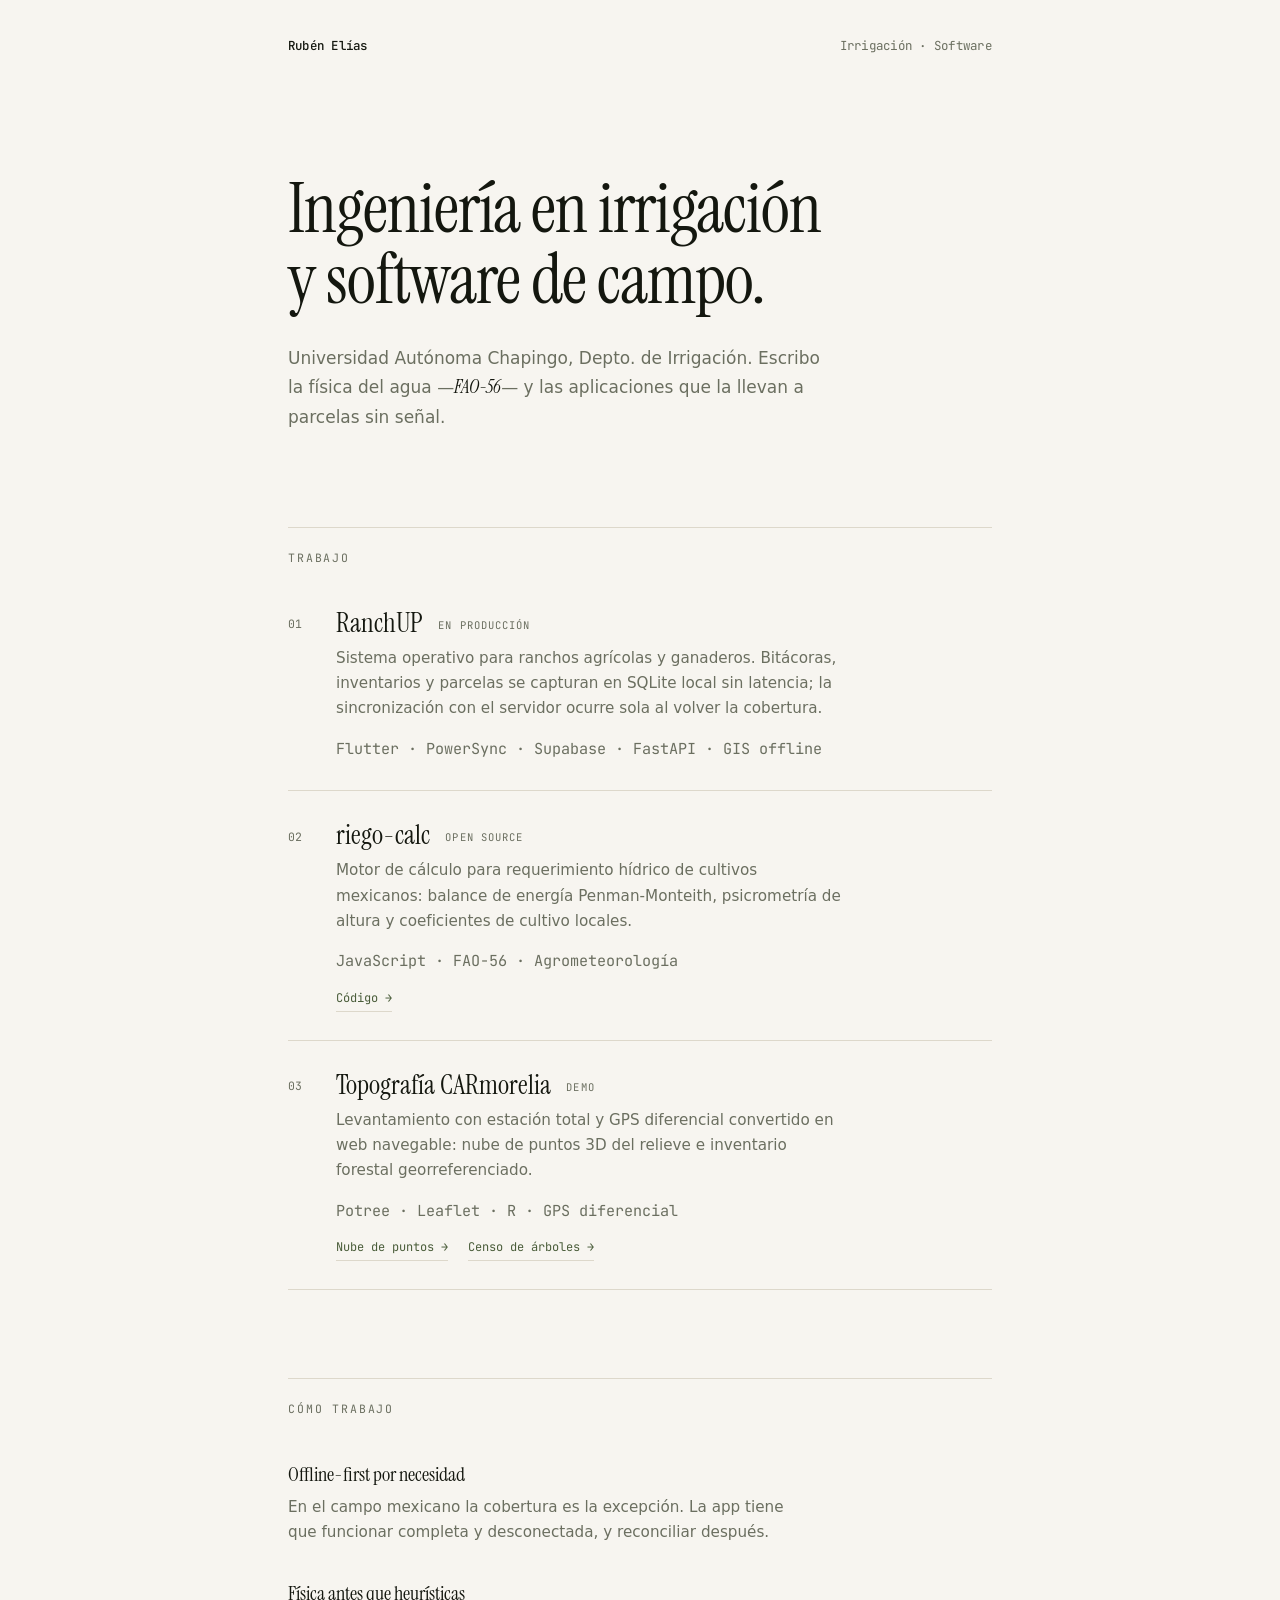
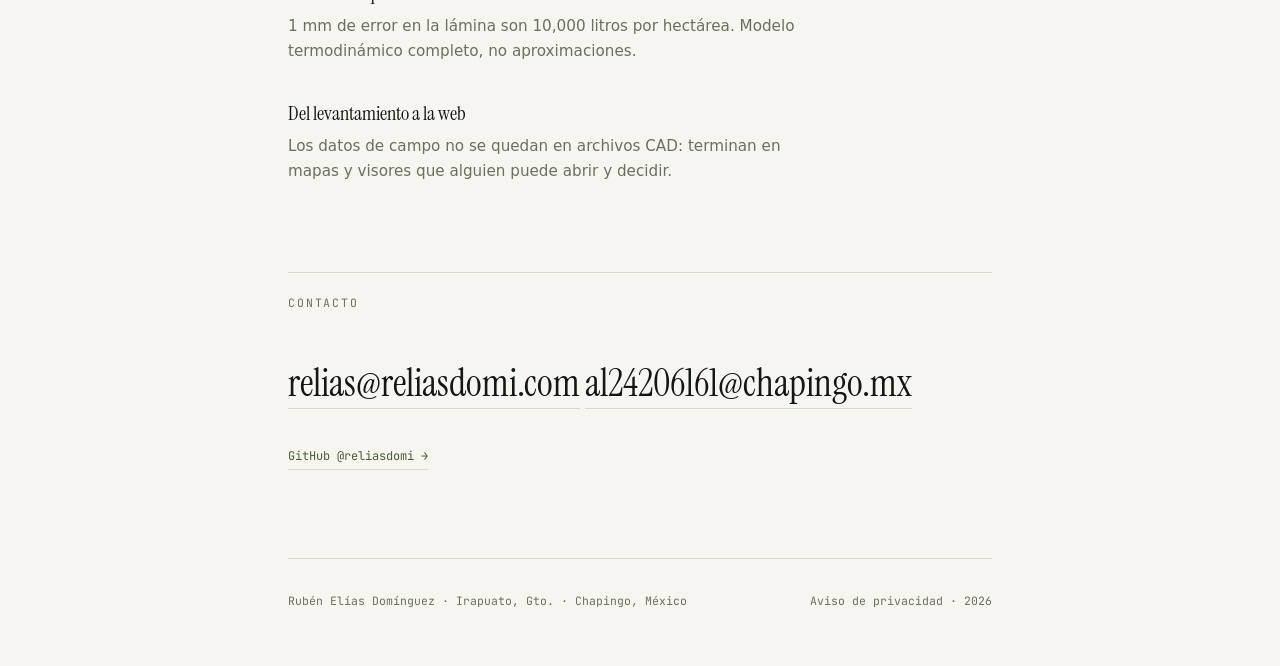
==== commit 29789c10: "Dominio reliasdomi.com, aviso de privacidad y correo de contacto Co-Authored-By: Claude Opus 5.5 <no" ====
--- a/index.html
+++ b/index.html
@@ -195,14 +195,15 @@
 
   <section id="contacto" class="contact">
     <h2 class="label">Contacto</h2>
+    <a class="mail" href="mailto:relias@reliasdomi.com">relias@reliasdomi.com</a>
     <a class="mail" href="mailto:al24206161@chapingo.mx">al24206161@chapingo.mx</a>
     <p class="links"><a href="https://github.com/reliasdomi">GitHub @reliasdomi →</a></p>
   </section>
 </main>
 
 <footer>
-  <span>Rubén Elías · Chapingo, México</span>
-  <span>2026</span>
+  <span>Rubén Elías Domínguez · Irapuato, Gto. · Chapingo, México</span>
+  <span><a href="privacidad.html">Aviso de privacidad</a> · 2026</span>
 </footer>
 
 </div>
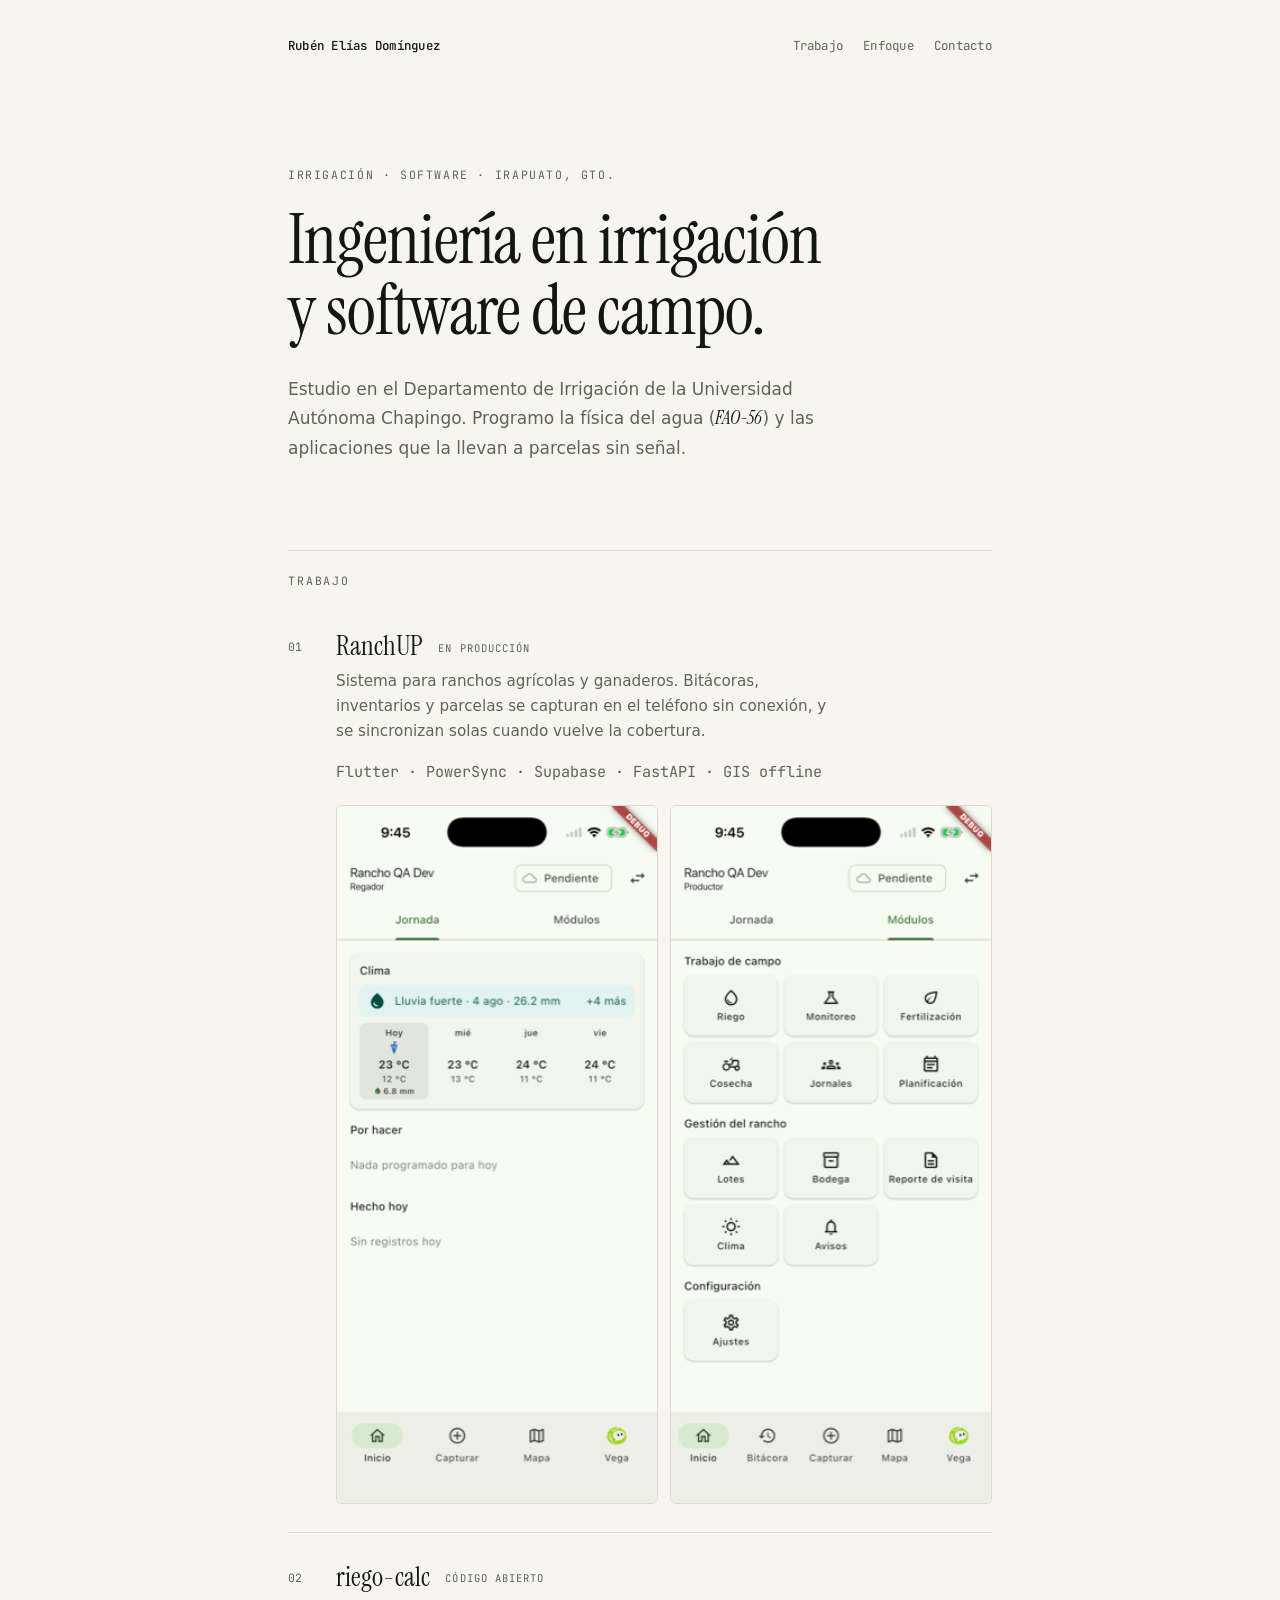
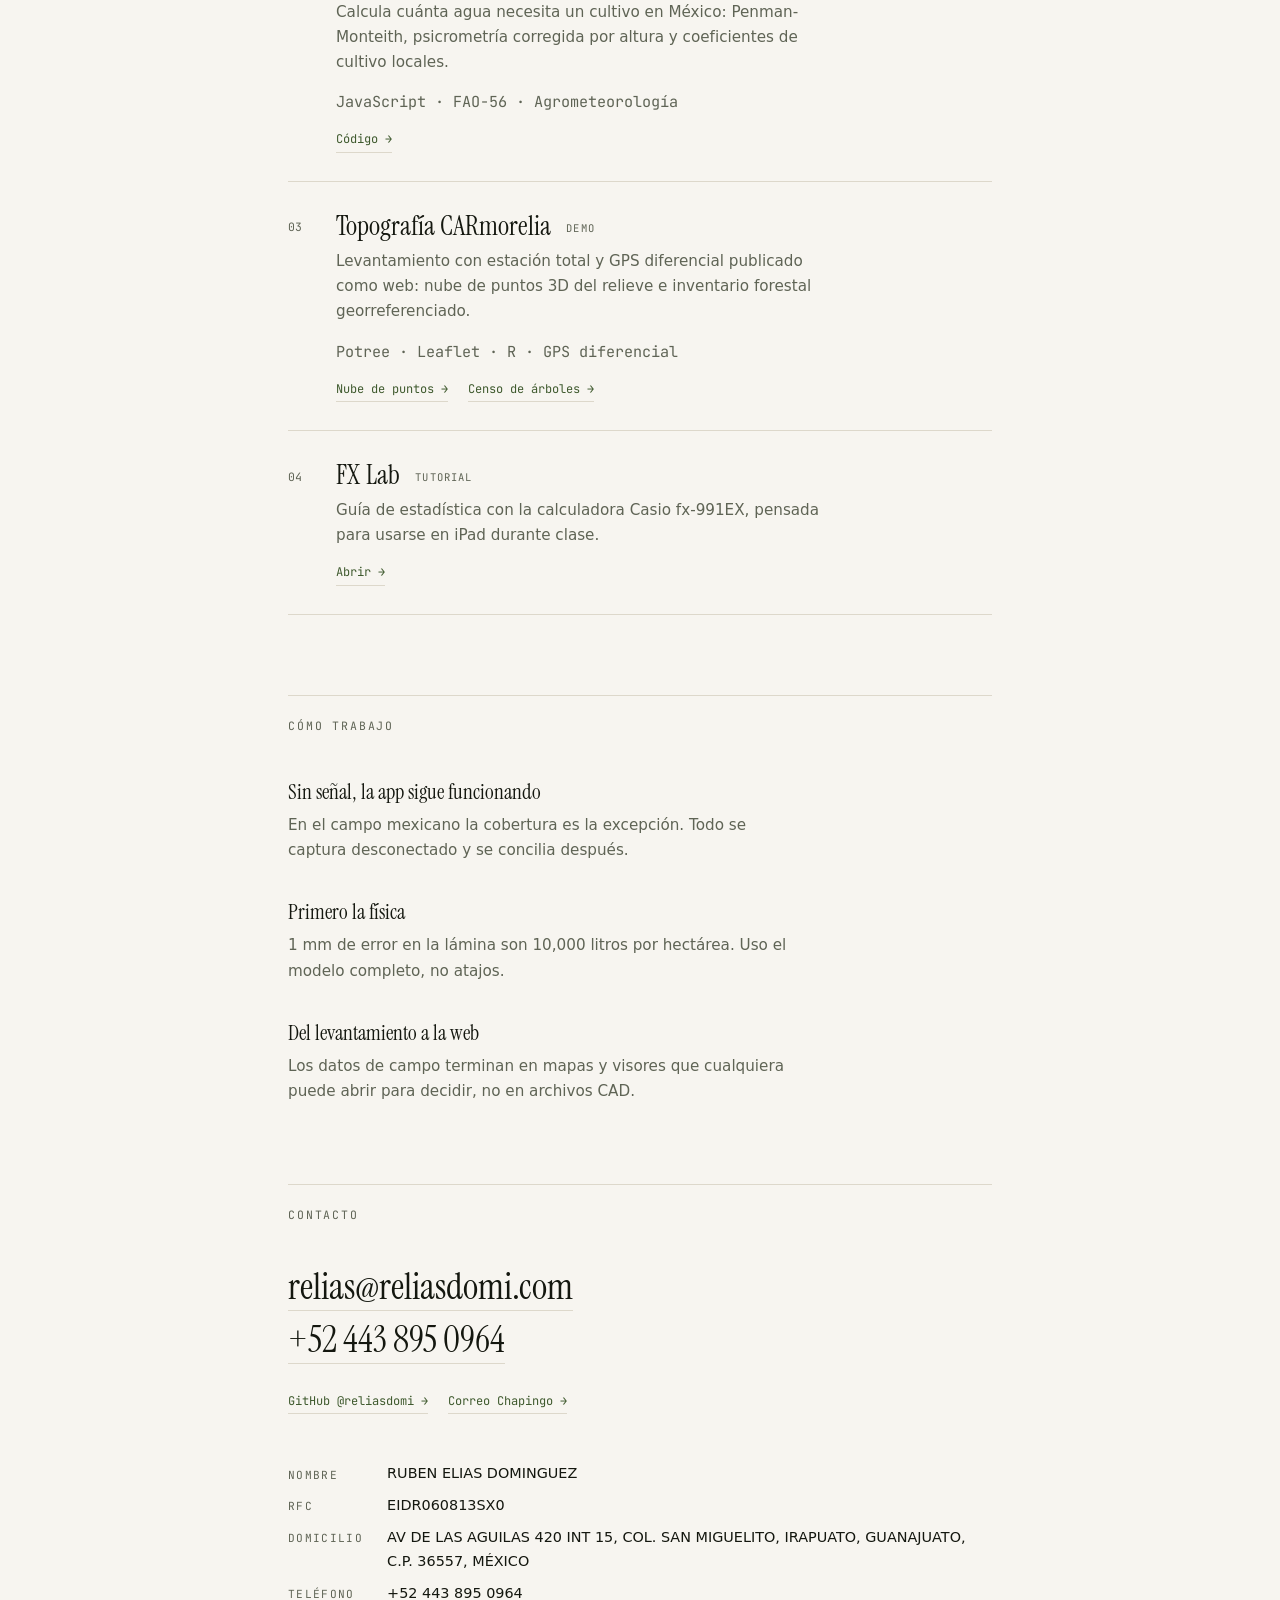
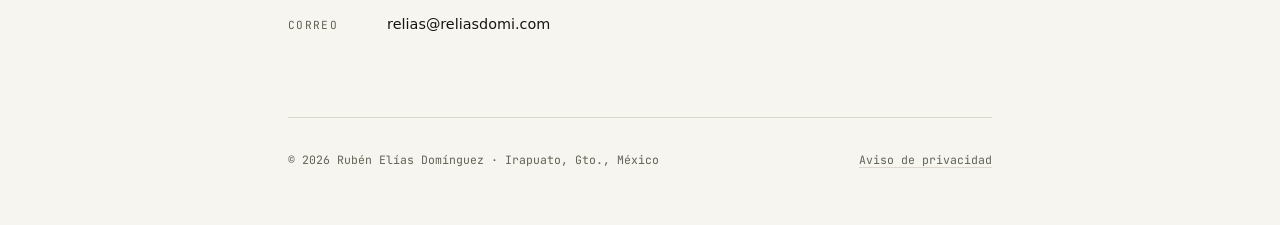
==== commit 1701a655: "Portafolio: datos fiscales en contacto, modo oscuro, nav, OG con dominio y verificación de Meta Co-A" ====
--- a/index.html
+++ b/index.html
@@ -3,31 +3,71 @@
 <head>
 <meta charset="UTF-8">
 <meta name="viewport" content="width=device-width, initial-scale=1">
-<title>Rubén Elías — Irrigación & Software</title>
-<meta name="description" content="Ingeniero en irrigación (UACh Chapingo). Software offline-first para el campo, balances hídricos FAO-56 y geomática 3D.">
-<meta property="og:title" content="Rubén Elías — Irrigación & Software">
-<meta property="og:description" content="Ingeniería en irrigación y software de campo.">
+<title>Rubén Elías Domínguez · Irrigación y software</title>
+<meta name="description" content="Rubén Elías Domínguez, ingeniería en irrigación (UACh Chapingo) y software de campo: apps offline-first, balances hídricos FAO-56 y geomática. Irapuato, Guanajuato.">
+<link rel="canonical" href="https://reliasdomi.com/">
+<meta name="facebook-domain-verification" content="ewkbqm7igt30v31rrxkhftr3qzgkql">
+<meta property="og:title" content="Rubén Elías Domínguez · Irrigación y software">
+<meta property="og:description" content="Ingeniería en irrigación y software para el campo mexicano.">
 <meta property="og:type" content="website">
-<meta property="og:url" content="https://reliasdomi.github.io">
-<link rel="icon" href="data:image/svg+xml,%3Csvg xmlns='http://www.w3.org/2000/svg' viewBox='0 0 100 100'%3E%3Crect width='100' height='100' fill='%23f7f5f0'/%3E%3Cpath d='M50 20c14 18 21 29 21 38a21 21 0 0 1-42 0c0-9 7-20 21-38z' fill='%234a5d3a'/%3E%3C/svg%3E">
+<meta property="og:url" content="https://reliasdomi.com/">
+<meta property="og:locale" content="es_MX">
+<meta name="theme-color" content="#f7f5f0" media="(prefers-color-scheme: light)">
+<meta name="theme-color" content="#12140f" media="(prefers-color-scheme: dark)">
+<link rel="icon" href="data:image/svg+xml,%3Csvg xmlns='http://www.w3.org/2000/svg' viewBox='0 0 100 100'%3E%3Crect width='100' height='100' rx='18' fill='%23f7f5f0'/%3E%3Cpath d='M50 20c14 18 21 29 21 38a21 21 0 0 1-42 0c0-9 7-20 21-38z' fill='%234a5d3a'/%3E%3C/svg%3E">
 <link rel="preconnect" href="https://fonts.googleapis.com">
 <link rel="preconnect" href="https://fonts.gstatic.com" crossorigin>
 <link href="https://fonts.googleapis.com/css2?family=Instrument+Serif:ital@0;1&family=JetBrains+Mono:wght@400;500&display=swap" rel="stylesheet">
+<script type="application/ld+json">
+{
+  "@context": "https://schema.org",
+  "@type": "Person",
+  "name": "Rubén Elías Domínguez",
+  "url": "https://reliasdomi.com/",
+  "email": "mailto:relias@reliasdomi.com",
+  "telephone": "+52 443 895 0964",
+  "jobTitle": "Ingeniería en irrigación y desarrollo de software",
+  "affiliation": {"@type": "CollegeOrUniversity", "name": "Universidad Autónoma Chapingo"},
+  "address": {
+    "@type": "PostalAddress",
+    "streetAddress": "Av. de las Águilas 420 Int. 15, Col. San Miguelito",
+    "addressLocality": "Irapuato",
+    "addressRegion": "Guanajuato",
+    "postalCode": "36557",
+    "addressCountry": "MX"
+  },
+  "sameAs": ["https://github.com/reliasdomi"]
+}
+</script>
 <style>
 *,*::before,*::after{margin:0;padding:0;box-sizing:border-box}
 
 :root{
   --paper:#f7f5f0;
+  --paper-2:#efece4;
   --ink:#14170f;
-  --dim:#6b6f60;
+  --dim:#5f6455;
   --rule:#ddd8cb;
-  --accent:#4a5d3a;
+  --accent:#3f5a2e;
   --serif:'Instrument Serif',Georgia,serif;
   --mono:'JetBrains Mono',ui-monospace,monospace;
   --sans:system-ui,-apple-system,'Segoe UI',sans-serif;
-}
-
-html{scroll-behavior:smooth}
+  color-scheme:light;
+}
+@media (prefers-color-scheme:dark){
+  :root{
+    --paper:#12140f;
+    --paper-2:#1a1d16;
+    --ink:#ecebe4;
+    --dim:#a3a796;
+    --rule:#2c3026;
+    --accent:#9cc27f;
+    color-scheme:dark;
+  }
+}
+
+html{scroll-behavior:smooth;-webkit-text-size-adjust:100%}
+@media (prefers-reduced-motion:reduce){html{scroll-behavior:auto}}
 
 body{
   background:var(--paper);
@@ -36,36 +76,41 @@
   font-size:17px;
   line-height:1.65;
   -webkit-font-smoothing:antialiased;
-  padding:0 1.75rem;
+  padding:0 16px;
 }
 
 .wrap{max-width:44rem;margin:0 auto}
 
 a{color:inherit;text-decoration:none}
-a:focus-visible{outline:2px solid var(--accent);outline-offset:3px}
-
-/* ---- header ---- */
+a:focus-visible{outline:2px solid var(--accent);outline-offset:3px;border-radius:2px}
+.skip{position:absolute;left:-999px}
+.skip:focus{left:16px;top:12px;background:var(--ink);color:var(--paper);padding:.4rem .7rem;font-family:var(--mono);font-size:.75rem}
+
+/* header */
 header{
-  display:flex;justify-content:space-between;align-items:baseline;gap:1rem;
+  display:flex;justify-content:space-between;align-items:baseline;flex-wrap:wrap;gap:.5rem 1.5rem;
   padding:2.25rem 0;
   font-family:var(--mono);font-size:.78rem;letter-spacing:.02em;
 }
 header .name{font-weight:500}
-header .role{color:var(--dim)}
-
-/* ---- hero ---- */
-.hero{padding:5rem 0 6rem}
+header nav{display:flex;gap:1.25rem;color:var(--dim)}
+header nav a:hover{color:var(--accent)}
+
+/* hero */
+.hero{padding:4.5rem 0 5.5rem}
+.eyebrow{font-family:var(--mono);font-size:.72rem;letter-spacing:.14em;text-transform:uppercase;color:var(--dim);margin-bottom:1.25rem}
 h1{
   font-family:var(--serif);font-weight:400;
-  font-size:clamp(2.6rem,8vw,4.4rem);
+  font-size:clamp(2.5rem,9vw,4.4rem);
   line-height:1.02;letter-spacing:-.015em;
   margin-bottom:1.75rem;
+  text-wrap:balance;
 }
 .hero p{max-width:34rem;color:var(--dim)}
 .hero p em{font-family:var(--serif);font-style:italic;font-size:1.1em;color:var(--ink)}
 
-/* ---- sections ---- */
-section{padding:0 0 5.5rem}
+/* sections */
+section{padding:0 0 5rem;scroll-margin-top:1.5rem}
 .label{
   font-family:var(--mono);font-size:.72rem;font-weight:400;
   text-transform:uppercase;letter-spacing:.16em;color:var(--dim);
@@ -73,71 +118,86 @@
   margin-bottom:2.5rem;
 }
 
-/* ---- work ---- */
+/* work */
 .work{list-style:none}
 .work li{
-  display:grid;grid-template-columns:2.5rem 1fr;gap:.5rem;
+  display:grid;grid-template-columns:2.5rem minmax(0,1fr);gap:.5rem;
   padding:1.75rem 0;border-bottom:1px solid var(--rule);
 }
 .work li:first-child{padding-top:0}
 .num{font-family:var(--mono);font-size:.72rem;color:var(--dim);padding-top:.45rem}
-h3{
-  font-family:var(--serif);font-weight:400;font-size:1.7rem;
-  line-height:1.2;margin-bottom:.4rem;
-}
+h3{font-family:var(--serif);font-weight:400;font-size:1.7rem;line-height:1.2;margin-bottom:.4rem}
 h3 .tag{
   font-family:var(--mono);font-size:.66rem;text-transform:uppercase;
-  letter-spacing:.1em;color:var(--dim);vertical-align:middle;margin-left:.65rem;
+  letter-spacing:.1em;color:var(--dim);vertical-align:middle;margin-left:.65rem;white-space:nowrap;
 }
 .work p{color:var(--dim);font-size:.95rem;max-width:32rem}
-.stack{
-  font-family:var(--mono);font-size:.72rem;color:var(--dim);
-  margin-top:.85rem;line-height:1.8;
-}
-.links{margin-top:.9rem;display:flex;flex-wrap:wrap;gap:1.25rem}
+.stack{font-family:var(--mono);font-size:.72rem;margin-top:.85rem;line-height:1.8}
+.shots{display:grid;grid-template-columns:1fr 1fr;gap:.75rem;margin-top:1.25rem}
+.shots img{width:100%;height:auto;display:block;border:1px solid var(--rule);border-radius:6px;background:var(--paper-2)}
+.links{margin-top:.9rem;display:flex;flex-wrap:wrap;gap:.5rem 1.25rem}
 .links a{
   font-family:var(--mono);font-size:.75rem;color:var(--accent);
   border-bottom:1px solid var(--rule);padding-bottom:2px;
 }
 .links a:hover{border-bottom-color:var(--accent)}
 
-/* ---- focus ---- */
+/* focus */
 .focus{list-style:none;display:grid;gap:2rem}
-.focus h4{font-family:var(--serif);font-weight:400;font-size:1.25rem;margin-bottom:.25rem}
+.focus h4{font-family:var(--serif);font-weight:400;font-size:1.3rem;margin-bottom:.25rem}
 .focus p{color:var(--dim);font-size:.95rem;max-width:32rem}
 
-/* ---- contact ---- */
-.contact a.mail{
-  font-family:var(--serif);font-size:clamp(1.6rem,5vw,2.4rem);
-  border-bottom:1px solid var(--rule);
-}
-.contact a.mail:hover{border-bottom-color:var(--accent);color:var(--accent)}
-.contact .links{margin-top:2rem}
+/* contact */
+.mails{display:grid;gap:.35rem;justify-items:start}
+.mails a{
+  font-family:var(--serif);font-size:clamp(1.45rem,5.5vw,2.3rem);line-height:1.25;
+  border-bottom:1px solid var(--rule);overflow-wrap:anywhere;
+}
+.mails a:hover{border-bottom-color:var(--accent);color:var(--accent)}
+.contact .links{margin-top:1.75rem}
+
+.legal{
+  margin-top:3rem;display:grid;grid-template-columns:max-content minmax(0,1fr);gap:.5rem 1.5rem;
+  font-size:.9rem;
+}
+.legal dt{font-family:var(--mono);font-size:.7rem;text-transform:uppercase;letter-spacing:.12em;color:var(--dim);padding-top:.2rem}
+.legal dd{overflow-wrap:anywhere}
 
 footer{
-  display:flex;justify-content:space-between;flex-wrap:wrap;gap:.5rem;
+  display:flex;justify-content:space-between;flex-wrap:wrap;gap:.5rem 1rem;
   padding:2rem 0 3.5rem;border-top:1px solid var(--rule);
   font-family:var(--mono);font-size:.72rem;color:var(--dim);
 }
+footer a{border-bottom:1px solid var(--rule)}
+footer a:hover{color:var(--accent)}
 
 @media (max-width:520px){
-  .work li{grid-template-columns:1fr}
+  .hero{padding:2.5rem 0 4rem}
+  .work li{grid-template-columns:minmax(0,1fr)}
   .num{padding-top:0}
+  .legal{grid-template-columns:minmax(0,1fr);gap:.1rem}
+  .legal dd{margin-bottom:.75rem}
 }
 </style>
 </head>
 <body>
+<a class="skip" href="#contenido">Saltar al contenido</a>
 <div class="wrap">
 
 <header>
-  <span class="name">Rubén Elías</span>
-  <span class="role">Irrigación · Software</span>
+  <span class="name">Rubén Elías Domínguez</span>
+  <nav aria-label="Secciones">
+    <a href="#trabajo">Trabajo</a>
+    <a href="#enfoque">Enfoque</a>
+    <a href="#contacto">Contacto</a>
+  </nav>
 </header>
 
-<main>
+<main id="contenido">
   <section class="hero">
-    <h1>Ingeniería en irrigación<br>y software de campo.</h1>
-    <p>Universidad Autónoma Chapingo, Depto. de Irrigación. Escribo la física del agua —<em>FAO-56</em>— y las aplicaciones que la llevan a parcelas sin señal.</p>
+    <p class="eyebrow">Irrigación · Software · Irapuato, Gto.</p>
+    <h1>Ingeniería en irrigación y software de campo.</h1>
+    <p>Estudio en el Departamento de Irrigación de la Universidad Autónoma Chapingo. Programo la física del agua (<em>FAO-56</em>) y las aplicaciones que la llevan a parcelas sin señal.</p>
   </section>
 
   <section id="trabajo">
@@ -147,15 +207,19 @@
         <span class="num">01</span>
         <div>
           <h3>RanchUP <span class="tag">en producción</span></h3>
-          <p>Sistema operativo para ranchos agrícolas y ganaderos. Bitácoras, inventarios y parcelas se capturan en SQLite local sin latencia; la sincronización con el servidor ocurre sola al volver la cobertura.</p>
+          <p>Sistema para ranchos agrícolas y ganaderos. Bitácoras, inventarios y parcelas se capturan en el teléfono sin conexión, y se sincronizan solas cuando vuelve la cobertura.</p>
           <p class="stack">Flutter · PowerSync · Supabase · FastAPI · GIS offline</p>
+          <div class="shots">
+            <img src="assets/ranchup-jornada.png" alt="Pantalla de RanchUP con la jornada del día" loading="lazy">
+            <img src="assets/ranchup-modulos.png" alt="Pantalla de RanchUP con los módulos del rancho" loading="lazy">
+          </div>
         </div>
       </li>
       <li>
         <span class="num">02</span>
         <div>
-          <h3>riego-calc <span class="tag">open source</span></h3>
-          <p>Motor de cálculo para requerimiento hídrico de cultivos mexicanos: balance de energía Penman-Monteith, psicrometría de altura y coeficientes de cultivo locales.</p>
+          <h3>riego-calc <span class="tag">código abierto</span></h3>
+          <p>Calcula cuánta agua necesita un cultivo en México: Penman-Monteith, psicrometría corregida por altura y coeficientes de cultivo locales.</p>
           <p class="stack">JavaScript · FAO-56 · Agrometeorología</p>
           <p class="links"><a href="https://github.com/reliasdomi/riego-calc">Código →</a></p>
         </div>
@@ -164,7 +228,7 @@
         <span class="num">03</span>
         <div>
           <h3>Topografía CARmorelia <span class="tag">demo</span></h3>
-          <p>Levantamiento con estación total y GPS diferencial convertido en web navegable: nube de puntos 3D del relieve e inventario forestal georreferenciado.</p>
+          <p>Levantamiento con estación total y GPS diferencial publicado como web: nube de puntos 3D del relieve e inventario forestal georreferenciado.</p>
           <p class="stack">Potree · Leaflet · R · GPS diferencial</p>
           <p class="links">
             <a href="https://reliasdomi.github.io/nube-puntos-CARmorelia/">Nube de puntos →</a>
@@ -172,6 +236,14 @@
           </p>
         </div>
       </li>
+      <li>
+        <span class="num">04</span>
+        <div>
+          <h3>FX Lab <span class="tag">tutorial</span></h3>
+          <p>Guía de estadística con la calculadora Casio fx-991EX, pensada para usarse en iPad durante clase.</p>
+          <p class="links"><a href="casio-fx991ex/">Abrir →</a></p>
+        </div>
+      </li>
     </ol>
   </section>
 
@@ -179,31 +251,44 @@
     <h2 class="label">Cómo trabajo</h2>
     <ul class="focus">
       <li>
-        <h4>Offline-first por necesidad</h4>
-        <p>En el campo mexicano la cobertura es la excepción. La app tiene que funcionar completa y desconectada, y reconciliar después.</p>
-      </li>
-      <li>
-        <h4>Física antes que heurísticas</h4>
-        <p>1 mm de error en la lámina son 10,000 litros por hectárea. Modelo termodinámico completo, no aproximaciones.</p>
+        <h4>Sin señal, la app sigue funcionando</h4>
+        <p>En el campo mexicano la cobertura es la excepción. Todo se captura desconectado y se concilia después.</p>
+      </li>
+      <li>
+        <h4>Primero la física</h4>
+        <p>1 mm de error en la lámina son 10,000 litros por hectárea. Uso el modelo completo, no atajos.</p>
       </li>
       <li>
         <h4>Del levantamiento a la web</h4>
-        <p>Los datos de campo no se quedan en archivos CAD: terminan en mapas y visores que alguien puede abrir y decidir.</p>
+        <p>Los datos de campo terminan en mapas y visores que cualquiera puede abrir para decidir, no en archivos CAD.</p>
       </li>
     </ul>
   </section>
 
   <section id="contacto" class="contact">
     <h2 class="label">Contacto</h2>
-    <a class="mail" href="mailto:relias@reliasdomi.com">relias@reliasdomi.com</a>
-    <a class="mail" href="mailto:al24206161@chapingo.mx">al24206161@chapingo.mx</a>
-    <p class="links"><a href="https://github.com/reliasdomi">GitHub @reliasdomi →</a></p>
+    <div class="mails">
+      <a href="mailto:relias@reliasdomi.com">relias@reliasdomi.com</a>
+      <a href="tel:+524438950964">+52 443 895 0964</a>
+    </div>
+    <p class="links">
+      <a href="https://github.com/reliasdomi">GitHub @reliasdomi →</a>
+      <a href="mailto:al24206161@chapingo.mx">Correo Chapingo →</a>
+    </p>
+
+    <dl class="legal">
+      <dt>Nombre</dt><dd>RUBEN ELIAS DOMINGUEZ</dd>
+      <dt>RFC</dt><dd>EIDR060813SX0</dd>
+      <dt>Domicilio</dt><dd>AV DE LAS AGUILAS 420 INT 15, COL. SAN MIGUELITO, IRAPUATO, GUANAJUATO, C.P. 36557, MÉXICO</dd>
+      <dt>Teléfono</dt><dd>+52 443 895 0964</dd>
+      <dt>Correo</dt><dd>relias@reliasdomi.com</dd>
+    </dl>
   </section>
 </main>
 
 <footer>
-  <span>Rubén Elías Domínguez · Irapuato, Gto. · Chapingo, México</span>
-  <span><a href="privacidad.html">Aviso de privacidad</a> · 2026</span>
+  <span>© 2026 Rubén Elías Domínguez · Irapuato, Gto., México</span>
+  <span><a href="privacidad.html">Aviso de privacidad</a></span>
 </footer>
 
 </div>
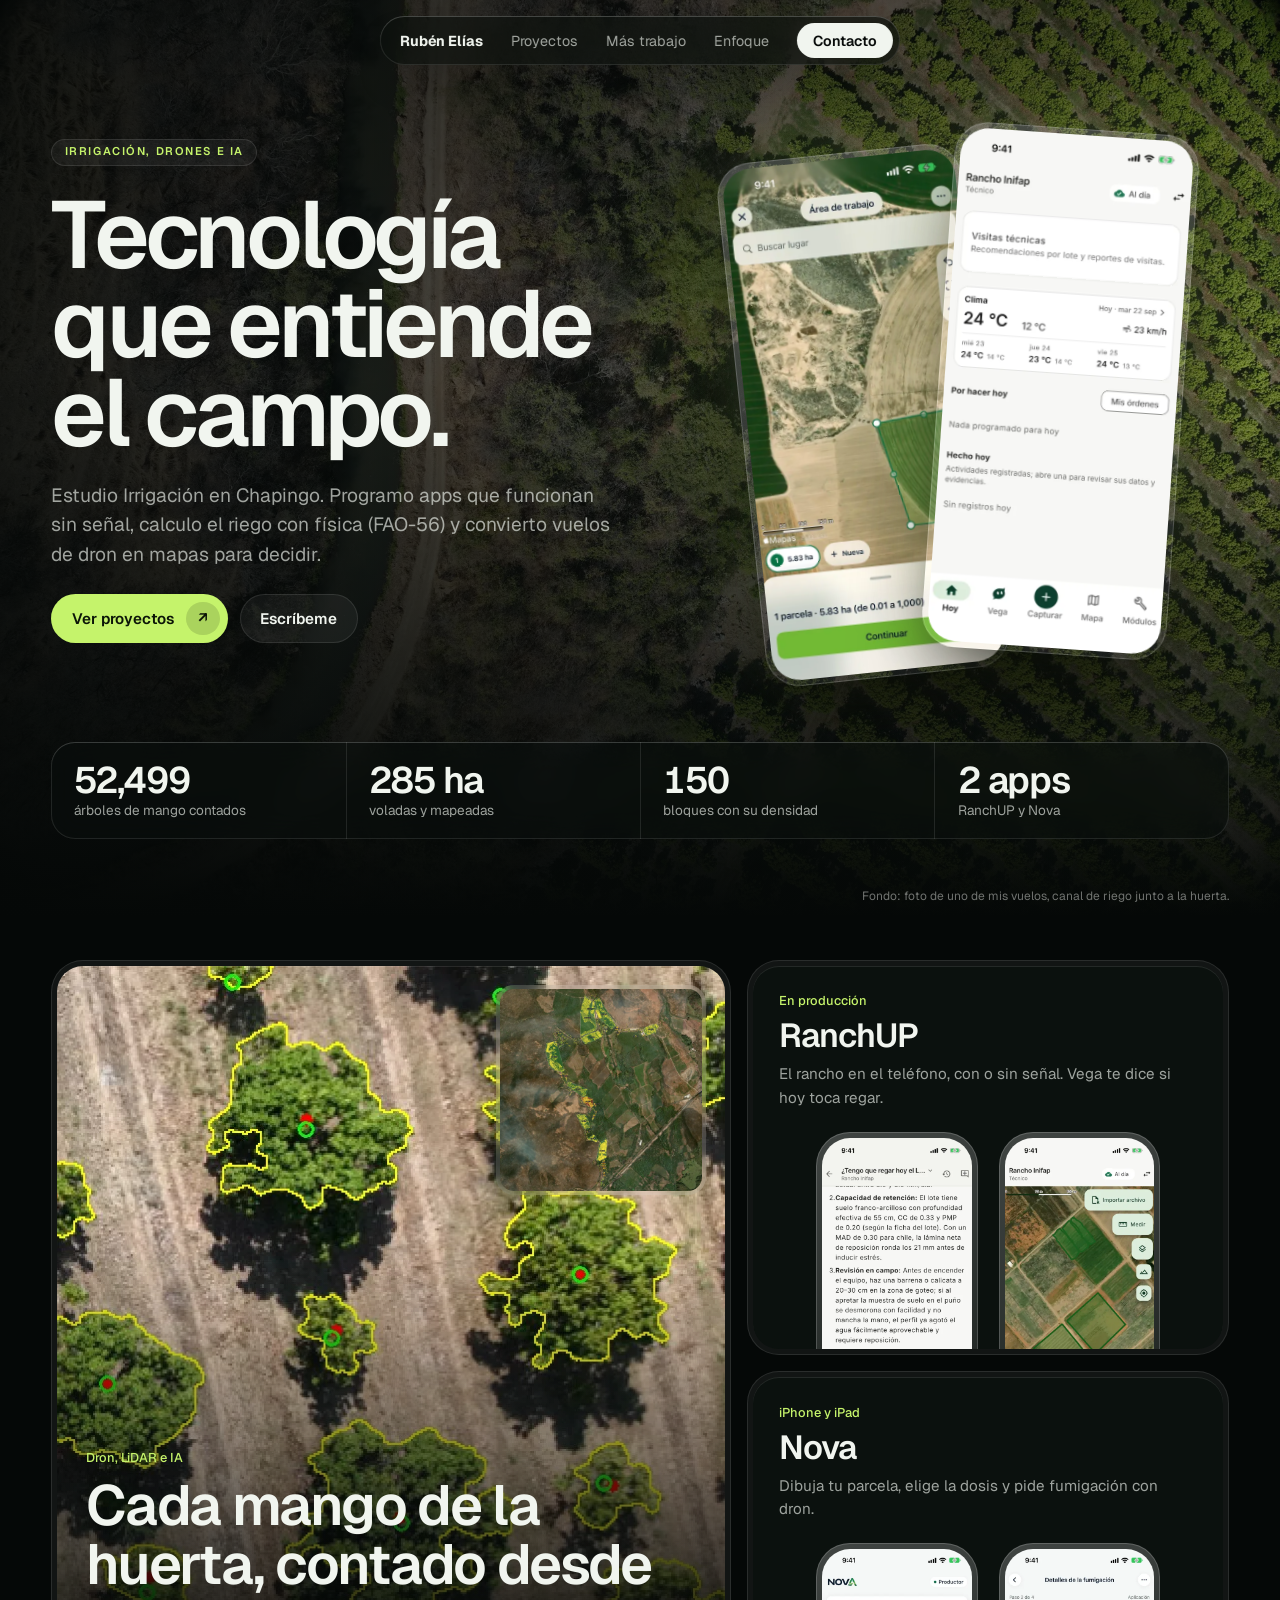
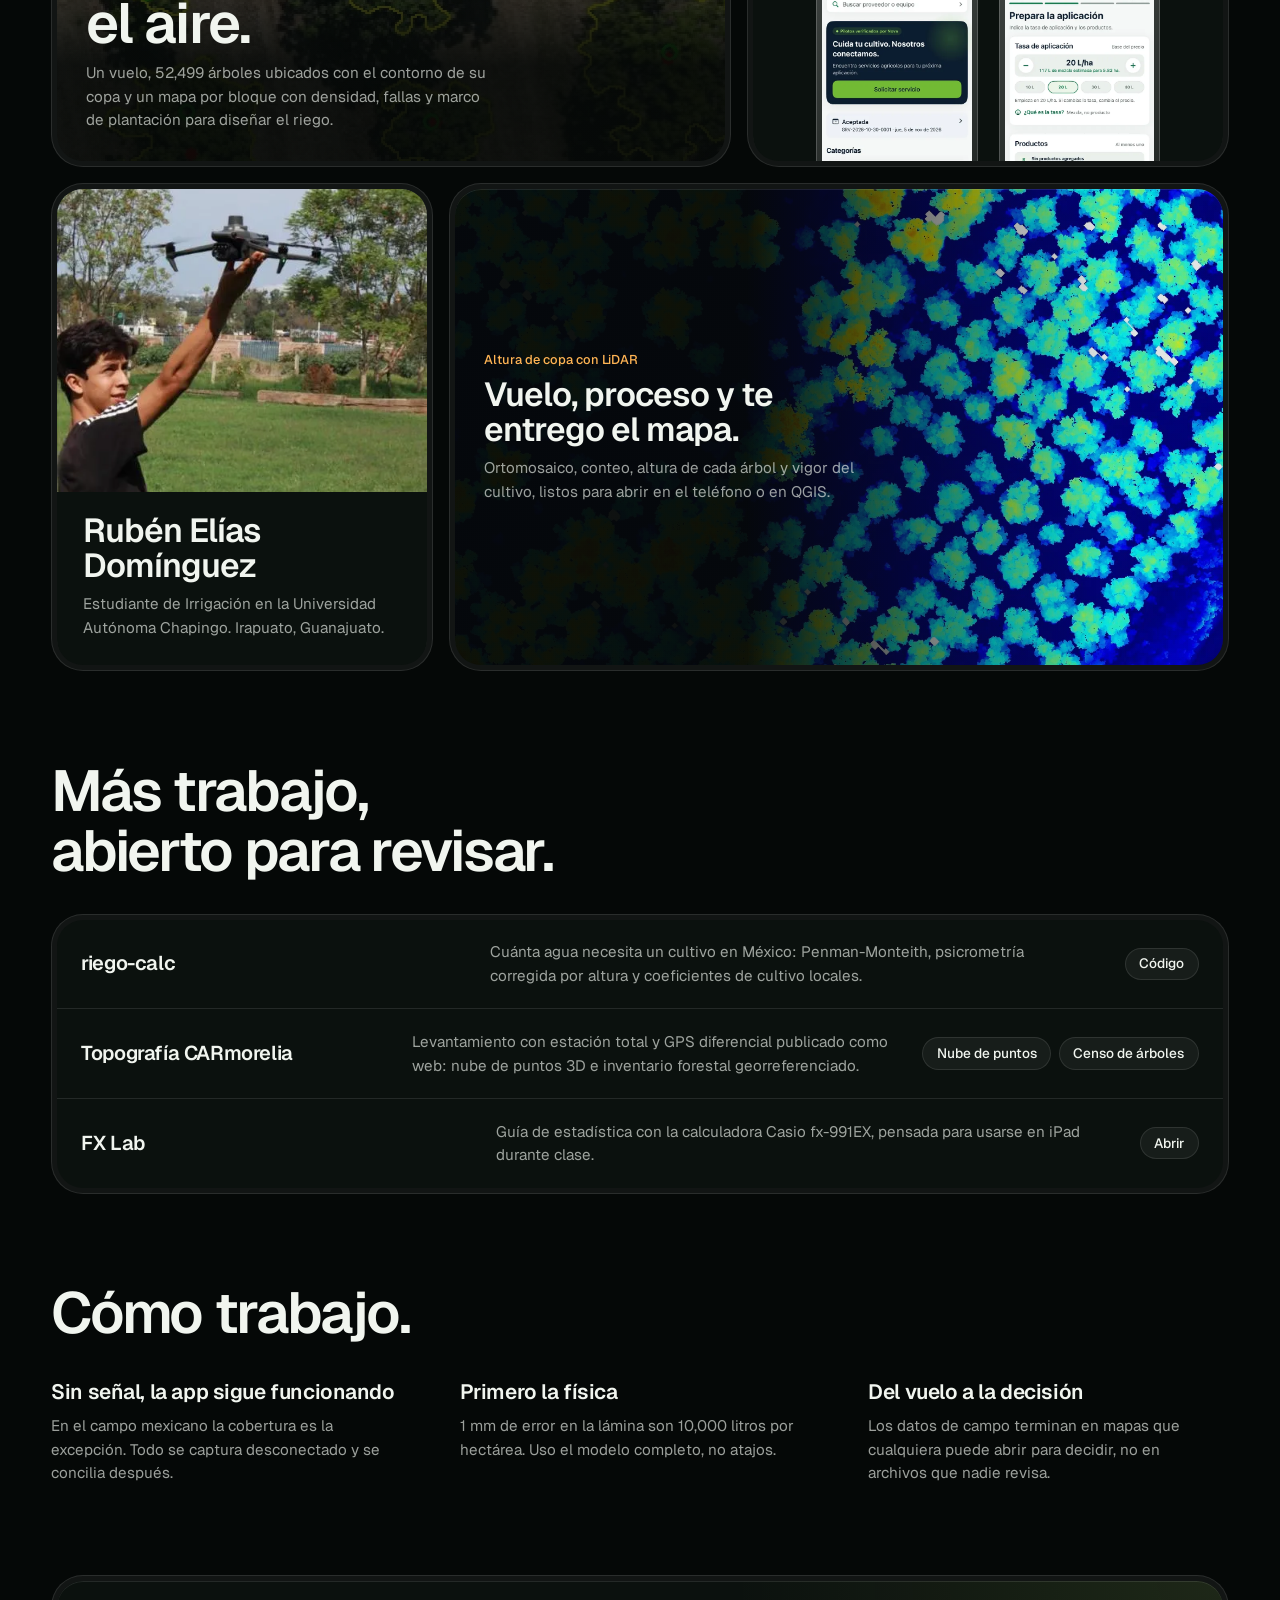
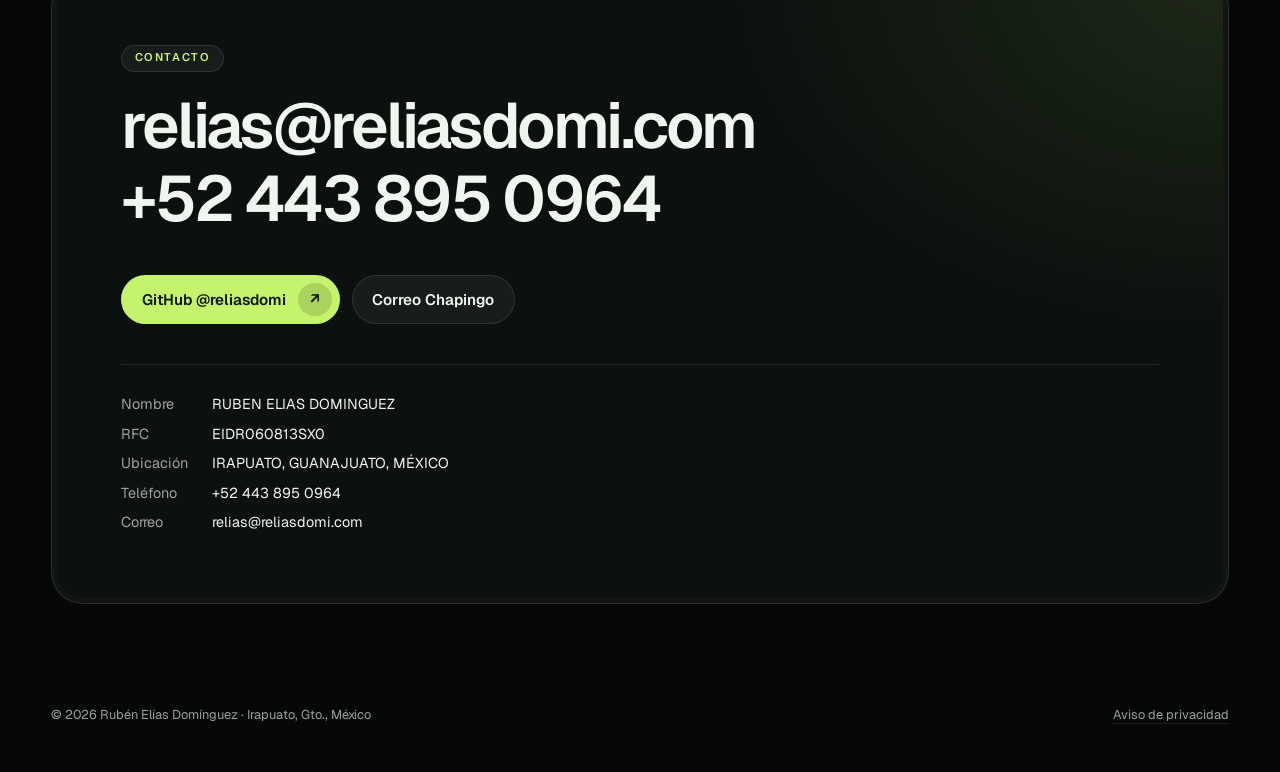
==== commit efdf4e18: "Rediseño del portafolio: portada oscura con material real de vuelos, RanchUP, Nova y conteo de mango" ====
--- a/index.html
+++ b/index.html
@@ -3,21 +3,22 @@
 <head>
 <meta charset="UTF-8">
 <meta name="viewport" content="width=device-width, initial-scale=1">
-<title>Rubén Elías Domínguez · Irrigación y software</title>
-<meta name="description" content="Rubén Elías Domínguez, ingeniería en irrigación (UACh Chapingo) y software de campo: apps offline-first, balances hídricos FAO-56 y geomática. Irapuato, Guanajuato.">
+<title>Rubén Elías Domínguez · Irrigación, drones y software de campo</title>
+<meta name="description" content="Rubén Elías Domínguez, ingeniería en irrigación (UACh Chapingo) y software de campo: apps que funcionan sin señal, riego FAO-56 y mapas con dron. Irapuato, Guanajuato.">
 <link rel="canonical" href="https://reliasdomi.com/">
 <meta name="facebook-domain-verification" content="ewkbqm7igt30v31rrxkhftr3qzgkql">
-<meta property="og:title" content="Rubén Elías Domínguez · Irrigación y software">
+<meta property="og:title" content="Rubén Elías Domínguez · Irrigación, drones y software de campo">
 <meta property="og:description" content="Ingeniería en irrigación y software para el campo mexicano.">
 <meta property="og:type" content="website">
 <meta property="og:url" content="https://reliasdomi.com/">
+<meta property="og:image" content="https://reliasdomi.com/assets/hero-huerta.webp">
 <meta property="og:locale" content="es_MX">
-<meta name="theme-color" content="#f7f5f0" media="(prefers-color-scheme: light)">
-<meta name="theme-color" content="#12140f" media="(prefers-color-scheme: dark)">
-<link rel="icon" href="data:image/svg+xml,%3Csvg xmlns='http://www.w3.org/2000/svg' viewBox='0 0 100 100'%3E%3Crect width='100' height='100' rx='18' fill='%23f7f5f0'/%3E%3Cpath d='M50 20c14 18 21 29 21 38a21 21 0 0 1-42 0c0-9 7-20 21-38z' fill='%234a5d3a'/%3E%3C/svg%3E">
+<meta name="theme-color" content="#050807">
+<link rel="icon" href="data:image/svg+xml,%3Csvg xmlns='http://www.w3.org/2000/svg' viewBox='0 0 100 100'%3E%3Crect width='100' height='100' rx='24' fill='%23050807'/%3E%3Cpath d='M50 20c14 18 21 29 21 38a21 21 0 0 1-42 0c0-9 7-20 21-38z' fill='%23c5f36b'/%3E%3C/svg%3E">
 <link rel="preconnect" href="https://fonts.googleapis.com">
 <link rel="preconnect" href="https://fonts.gstatic.com" crossorigin>
-<link href="https://fonts.googleapis.com/css2?family=Instrument+Serif:ital@0;1&family=JetBrains+Mono:wght@400;500&display=swap" rel="stylesheet">
+<link href="https://fonts.googleapis.com/css2?family=Geist:wght@300..800&display=swap" rel="stylesheet">
+<link rel="preload" as="image" href="assets/hero-huerta.webp" fetchpriority="high">
 <script type="application/ld+json">
 {
   "@context": "https://schema.org",
@@ -30,267 +31,268 @@
   "affiliation": {"@type": "CollegeOrUniversity", "name": "Universidad Autónoma Chapingo"},
   "address": {
     "@type": "PostalAddress",
-    "streetAddress": "Av. de las Águilas 420 Int. 15, Col. San Miguelito",
     "addressLocality": "Irapuato",
     "addressRegion": "Guanajuato",
-    "postalCode": "36557",
     "addressCountry": "MX"
   },
   "sameAs": ["https://github.com/reliasdomi"]
 }
 </script>
 <style>
+/* Un solo mundo: noche de huerta. Negro verdoso, vidrio, una luz lima. Todo el material gráfico es real. */
+:root{
+  --bg:#050807; --core:#0b110e; --ink:#f1f5ef; --dim:rgba(241,245,239,.64);
+  --hair:rgba(255,255,255,.1); --glass:rgba(255,255,255,.05); --lime:#c5f36b; --amber:#ffb454;
+  --spring:cubic-bezier(.32,.72,0,1);
+  --pad:clamp(1rem,4vw,3.5rem);
+  color-scheme:dark;
+}
 *,*::before,*::after{margin:0;padding:0;box-sizing:border-box}
-
-:root{
-  --paper:#f7f5f0;
-  --paper-2:#efece4;
-  --ink:#14170f;
-  --dim:#5f6455;
-  --rule:#ddd8cb;
-  --accent:#3f5a2e;
-  --serif:'Instrument Serif',Georgia,serif;
-  --mono:'JetBrains Mono',ui-monospace,monospace;
-  --sans:system-ui,-apple-system,'Segoe UI',sans-serif;
-  color-scheme:light;
-}
-@media (prefers-color-scheme:dark){
-  :root{
-    --paper:#12140f;
-    --paper-2:#1a1d16;
-    --ink:#ecebe4;
-    --dim:#a3a796;
-    --rule:#2c3026;
-    --accent:#9cc27f;
-    color-scheme:dark;
-  }
-}
-
 html{scroll-behavior:smooth;-webkit-text-size-adjust:100%}
+body{background:var(--bg);color:var(--ink);font-family:'Geist',system-ui,-apple-system,'Segoe UI',sans-serif;font-size:17px;line-height:1.55;-webkit-font-smoothing:antialiased}
+img{display:block;max-width:100%;height:auto}
+a{color:inherit;text-decoration:none}
+a:focus-visible{outline:2px solid var(--lime);outline-offset:3px;border-radius:6px}
+.skip{position:absolute;left:-999px}
+.skip:focus{left:16px;top:12px;z-index:30;background:var(--lime);color:#0b1407;padding:.4rem .8rem;border-radius:99px}
+.wrap{max-width:1320px;margin:0 auto;padding-inline:var(--pad)}
+section{scroll-margin-top:5.5rem}
+
+/* nav isla */
+.island{position:fixed;top:1rem;left:50%;translate:-50% 0;z-index:20;display:flex;align-items:center;gap:clamp(.7rem,2.2vw,1.9rem);width:max-content;max-width:calc(100% - 1.5rem);
+  border-radius:99px;padding:.45rem .45rem .45rem 1.25rem;font-size:.9rem;
+  background:rgba(10,16,13,.6);box-shadow:inset 0 0 0 1px var(--hair),inset 0 1px 0 rgba(255,255,255,.12),0 20px 40px -20px rgba(0,0,0,.7);
+  backdrop-filter:blur(18px);-webkit-backdrop-filter:blur(18px)}
+.island b{font-weight:700;letter-spacing:-.01em;white-space:nowrap}
+.island a.l{color:var(--dim);transition:color .4s var(--spring)}
+.island a.l:hover{color:var(--ink)}
+.island .go{background:var(--ink);color:var(--bg);border-radius:99px;padding:.4rem 1rem;font-weight:600;transition:transform .5s var(--spring)}
+.island .go:hover{transform:scale(.97)}
+
+/* piezas */
+.tag{display:inline-block;border-radius:99px;padding:.3rem .85rem;font-size:.7rem;letter-spacing:.14em;text-transform:uppercase;font-weight:600;
+  background:var(--glass);box-shadow:inset 0 0 0 1px var(--hair);color:var(--lime)}
+.btn{display:inline-flex;align-items:center;gap:.75rem;border-radius:99px;padding:.5rem .5rem .5rem 1.3rem;font-weight:600;font-size:.95rem;background:var(--lime);color:#0b1407;transition:transform .5s var(--spring)}
+.btn i{width:2.1rem;height:2.1rem;border-radius:50%;display:grid;place-items:center;font-style:normal;background:rgba(11,20,7,.14);transition:transform .5s var(--spring)}
+.btn:hover{transform:scale(.98)} .btn:hover i{transform:translate(3px,-2px) scale(1.06)}
+.btn.ghost{padding:.5rem 1.3rem;min-height:3.1rem;background:var(--glass);color:var(--ink);box-shadow:inset 0 0 0 1px var(--hair)}
+.phone{padding:6px;border-radius:34px;aspect-ratio:512/1099;flex:none;
+  background:linear-gradient(160deg,rgba(255,255,255,.22),rgba(255,255,255,.05));box-shadow:inset 0 0 0 1px rgba(255,255,255,.18)}
+.phone img{width:100%;height:100%;object-fit:cover;border-radius:28px}
+
+/* hero */
+.hero{position:relative;padding:6.5rem 0 clamp(1.5rem,3vw,2.5rem);
+  background:
+    radial-gradient(55% 45% at 80% 32%,rgba(197,243,107,.10),transparent 70%),
+    linear-gradient(90deg,rgba(5,8,7,.9) 0%,rgba(5,8,7,.62) 45%,rgba(5,8,7,.3) 100%),
+    linear-gradient(180deg,rgba(5,8,7,.45),rgba(5,8,7,.15) 40%,var(--bg) 97%),
+    url(assets/hero-huerta.webp) center/cover}
+.hero .wrap{display:grid;gap:clamp(2rem,5vw,4rem)}
+.top{display:grid;grid-template-columns:1.15fr 1fr;gap:2rem;align-items:center}
+.copy{display:grid;gap:1.5rem;justify-items:start;min-width:0}
+h1{font-size:clamp(2.7rem,7.4vw,6.2rem);font-weight:600;letter-spacing:-.045em;line-height:.94;text-wrap:balance}
+.copy p{font-size:clamp(1rem,1.6vw,1.2rem);color:var(--dim);max-width:44ch}
+.cta{display:flex;flex-wrap:wrap;gap:.75rem}
+.phones{display:flex;justify-content:center;align-items:center;min-width:0}
+.phones .phone{width:min(46%,250px);box-shadow:inset 0 0 0 1px rgba(255,255,255,.18),0 40px 80px -20px rgba(0,0,0,.85),0 0 90px -30px rgba(197,243,107,.35)}
+.phones .phone:first-child{rotate:-6deg;margin-right:-9%;margin-top:9%}
+.phones .phone:last-child{rotate:4deg;z-index:1}
+.hud{display:grid;grid-template-columns:repeat(4,1fr);border-radius:24px;background:rgba(10,16,13,.55);
+  box-shadow:inset 0 0 0 1px var(--hair),inset 0 1px 0 rgba(255,255,255,.1);backdrop-filter:blur(16px);-webkit-backdrop-filter:blur(16px)}
+.hud div{padding:1.1rem 1.4rem;border-left:1px solid var(--hair);font-size:.85rem;color:var(--dim);min-width:0}
+.hud div:first-child{border-left:0}
+.hud b{display:block;font-size:clamp(1.5rem,3vw,2.3rem);font-weight:600;letter-spacing:-.03em;color:var(--ink);line-height:1.1;font-variant-numeric:tabular-nums}
+.credit{font-size:.75rem;color:rgba(241,245,239,.45);justify-self:end;margin-top:-1rem}
+
+/* bento */
+.bento{display:grid;grid-template-columns:repeat(12,1fr);gap:1rem;padding-block:1rem clamp(3rem,7vw,6rem)}
+.card{border-radius:32px;padding:6px;background:var(--glass);box-shadow:inset 0 0 0 1px var(--hair);min-width:0;display:grid}
+.inner{border-radius:26px;background:var(--core);box-shadow:inset 0 1px 0 rgba(255,255,255,.1);overflow:hidden;position:relative;display:grid;min-width:0}
+.txt{padding:1.6rem 1.6rem 0;display:grid;gap:.5rem;align-content:start}
+.txt small{color:var(--lime);font-size:.8rem;font-weight:500}
+h2{font-size:clamp(1.5rem,2.6vw,2.1rem);font-weight:600;letter-spacing:-.03em;line-height:1.05}
+.txt p{color:var(--dim);font-size:.95rem;max-width:40ch}
+.mango{grid-column:span 7;grid-row:span 2}
+.mango .inner{min-height:580px;align-content:end;background:linear-gradient(180deg,rgba(5,8,7,0) 35%,rgba(5,8,7,.95) 88%),url(assets/mango-deteccion.webp) center/cover}
+.mango .txt{padding:1.8rem}
+.mango h2{font-size:clamp(2rem,4.4vw,3.6rem)}
+.inset{position:absolute;top:1.2rem;right:1.2rem;width:min(34%,210px);border-radius:18px;padding:4px;background:rgba(255,255,255,.14);backdrop-filter:blur(8px);-webkit-backdrop-filter:blur(8px)}
+.inset img{border-radius:14px;aspect-ratio:1;object-fit:cover;width:100%}
+.app{grid-column:span 5}
+.duo{display:flex;justify-content:center;gap:5%;height:240px;padding:1.4rem 1.4rem 0;overflow:hidden}
+.duo .phone{width:38%;height:max-content;transition:transform .8s var(--spring)}
+.app:hover .duo .phone{transform:translateY(-10px)}
+.yo{grid-column:span 4}
+.yo img{width:100%;aspect-ratio:1/.82;object-fit:cover}
+.yo .txt{padding:1.4rem 1.6rem 1.6rem}
+.vuelo{grid-column:span 8}
+.vuelo .inner{min-height:320px;align-content:center;background:linear-gradient(90deg,rgba(5,8,7,.96) 38%,rgba(5,8,7,.1) 85%),url(assets/mango-lidar.webp) right center/cover}
+.vuelo .txt{padding:1.8rem;max-width:27rem}
+.vuelo small{color:var(--amber)}
+
+/* más trabajo */
+.band{padding-block:0 clamp(3rem,7vw,6rem);display:grid;gap:2rem}
+.band>h2{font-size:clamp(2rem,4.6vw,3.6rem);letter-spacing:-.04em;max-width:16ch;text-wrap:balance}
+.rows{list-style:none;border-radius:32px;padding:6px;background:var(--glass);box-shadow:inset 0 0 0 1px var(--hair)}
+.rows li{display:grid;grid-template-columns:minmax(0,1fr) minmax(0,1.6fr) auto;gap:.5rem 2rem;align-items:center;padding:1.3rem 1.5rem;background:var(--core);border-top:1px solid var(--hair)}
+.rows li:first-child{border-top:0;border-radius:26px 26px 0 0}
+.rows li:last-child{border-radius:0 0 26px 26px}
+.rows h3{font-size:1.25rem;font-weight:600;letter-spacing:-.02em}
+.rows p{color:var(--dim);font-size:.95rem}
+.rows .lk{display:flex;flex-wrap:wrap;gap:.5rem}
+.rows .lk a{border-radius:99px;padding:.35rem .9rem;font-size:.85rem;font-weight:500;background:var(--glass);box-shadow:inset 0 0 0 1px var(--hair);transition:background .4s var(--spring),color .4s var(--spring)}
+.rows .lk a:hover{background:var(--lime);color:#0b1407}
+.how{list-style:none;display:grid;grid-template-columns:repeat(3,1fr);gap:clamp(1.5rem,4vw,3rem)}
+.how h3{font-size:1.3rem;font-weight:600;letter-spacing:-.02em;margin-bottom:.4rem}
+.how p{color:var(--dim);font-size:.95rem;max-width:34ch}
+
+/* contacto */
+.contact{padding-block:0 clamp(3rem,6vw,5rem)}
+.contact .card{display:block}
+.contact .inner{padding:clamp(1.5rem,5vw,4rem);gap:2.5rem;background:radial-gradient(60% 80% at 100% 0%,rgba(197,243,107,.1),transparent 70%),var(--core)}
+.mails{display:grid;gap:.2rem;justify-items:start}
+.mails a{font-size:clamp(1.6rem,5.6vw,4rem);font-weight:600;letter-spacing:-.04em;line-height:1.1;overflow-wrap:anywhere;transition:color .4s var(--spring)}
+.mails a:hover{color:var(--lime)}
+.legal{display:grid;grid-template-columns:max-content minmax(0,1fr);gap:.45rem 1.5rem;font-size:.9rem;border-top:1px solid var(--hair);padding-top:1.75rem}
+.legal dt{color:var(--dim)}
+.legal dd{overflow-wrap:anywhere}
+footer{display:flex;justify-content:space-between;flex-wrap:wrap;gap:.5rem 1rem;padding-block:1.5rem 3rem;font-size:.8rem;color:var(--dim)}
+footer a{border-bottom:1px solid var(--hair)}
+footer a:hover{color:var(--lime)}
+
+/* un solo momento de movimiento: la entrada de la portada */
+@media (prefers-reduced-motion:no-preference){
+  @keyframes rise{from{opacity:0;transform:translateY(22px)}to{opacity:1;transform:none}}
+  @keyframes drift{from{translate:0 0}to{translate:0 -10px}}
+  .copy>*,.hud{animation:rise .9s var(--spring) both}
+  .copy>:nth-child(2){animation-delay:.08s}.copy>:nth-child(3){animation-delay:.16s}.copy>:nth-child(4){animation-delay:.24s}.hud{animation-delay:.4s}
+  .phones .phone{animation:drift 5s ease-in-out infinite alternate}
+  .phones .phone:last-child{animation-duration:6.5s;animation-delay:-2s}
+}
 @media (prefers-reduced-motion:reduce){html{scroll-behavior:auto}}
 
-body{
-  background:var(--paper);
-  color:var(--ink);
-  font-family:var(--sans);
-  font-size:17px;
-  line-height:1.65;
-  -webkit-font-smoothing:antialiased;
-  padding:0 16px;
-}
-
-.wrap{max-width:44rem;margin:0 auto}
-
-a{color:inherit;text-decoration:none}
-a:focus-visible{outline:2px solid var(--accent);outline-offset:3px;border-radius:2px}
-.skip{position:absolute;left:-999px}
-.skip:focus{left:16px;top:12px;background:var(--ink);color:var(--paper);padding:.4rem .7rem;font-family:var(--mono);font-size:.75rem}
-
-/* header */
-header{
-  display:flex;justify-content:space-between;align-items:baseline;flex-wrap:wrap;gap:.5rem 1.5rem;
-  padding:2.25rem 0;
-  font-family:var(--mono);font-size:.78rem;letter-spacing:.02em;
-}
-header .name{font-weight:500}
-header nav{display:flex;gap:1.25rem;color:var(--dim)}
-header nav a:hover{color:var(--accent)}
-
-/* hero */
-.hero{padding:4.5rem 0 5.5rem}
-.eyebrow{font-family:var(--mono);font-size:.72rem;letter-spacing:.14em;text-transform:uppercase;color:var(--dim);margin-bottom:1.25rem}
-h1{
-  font-family:var(--serif);font-weight:400;
-  font-size:clamp(2.5rem,9vw,4.4rem);
-  line-height:1.02;letter-spacing:-.015em;
-  margin-bottom:1.75rem;
-  text-wrap:balance;
-}
-.hero p{max-width:34rem;color:var(--dim)}
-.hero p em{font-family:var(--serif);font-style:italic;font-size:1.1em;color:var(--ink)}
-
-/* sections */
-section{padding:0 0 5rem;scroll-margin-top:1.5rem}
-.label{
-  font-family:var(--mono);font-size:.72rem;font-weight:400;
-  text-transform:uppercase;letter-spacing:.16em;color:var(--dim);
-  padding-top:1.25rem;border-top:1px solid var(--rule);
-  margin-bottom:2.5rem;
-}
-
-/* work */
-.work{list-style:none}
-.work li{
-  display:grid;grid-template-columns:2.5rem minmax(0,1fr);gap:.5rem;
-  padding:1.75rem 0;border-bottom:1px solid var(--rule);
-}
-.work li:first-child{padding-top:0}
-.num{font-family:var(--mono);font-size:.72rem;color:var(--dim);padding-top:.45rem}
-h3{font-family:var(--serif);font-weight:400;font-size:1.7rem;line-height:1.2;margin-bottom:.4rem}
-h3 .tag{
-  font-family:var(--mono);font-size:.66rem;text-transform:uppercase;
-  letter-spacing:.1em;color:var(--dim);vertical-align:middle;margin-left:.65rem;white-space:nowrap;
-}
-.work p{color:var(--dim);font-size:.95rem;max-width:32rem}
-.stack{font-family:var(--mono);font-size:.72rem;margin-top:.85rem;line-height:1.8}
-.shots{display:grid;grid-template-columns:1fr 1fr;gap:.75rem;margin-top:1.25rem}
-.shots img{width:100%;height:auto;display:block;border:1px solid var(--rule);border-radius:6px;background:var(--paper-2)}
-.links{margin-top:.9rem;display:flex;flex-wrap:wrap;gap:.5rem 1.25rem}
-.links a{
-  font-family:var(--mono);font-size:.75rem;color:var(--accent);
-  border-bottom:1px solid var(--rule);padding-bottom:2px;
-}
-.links a:hover{border-bottom-color:var(--accent)}
-
-/* focus */
-.focus{list-style:none;display:grid;gap:2rem}
-.focus h4{font-family:var(--serif);font-weight:400;font-size:1.3rem;margin-bottom:.25rem}
-.focus p{color:var(--dim);font-size:.95rem;max-width:32rem}
-
-/* contact */
-.mails{display:grid;gap:.35rem;justify-items:start}
-.mails a{
-  font-family:var(--serif);font-size:clamp(1.45rem,5.5vw,2.3rem);line-height:1.25;
-  border-bottom:1px solid var(--rule);overflow-wrap:anywhere;
-}
-.mails a:hover{border-bottom-color:var(--accent);color:var(--accent)}
-.contact .links{margin-top:1.75rem}
-
-.legal{
-  margin-top:3rem;display:grid;grid-template-columns:max-content minmax(0,1fr);gap:.5rem 1.5rem;
-  font-size:.9rem;
-}
-.legal dt{font-family:var(--mono);font-size:.7rem;text-transform:uppercase;letter-spacing:.12em;color:var(--dim);padding-top:.2rem}
-.legal dd{overflow-wrap:anywhere}
-
-footer{
-  display:flex;justify-content:space-between;flex-wrap:wrap;gap:.5rem 1rem;
-  padding:2rem 0 3.5rem;border-top:1px solid var(--rule);
-  font-family:var(--mono);font-size:.72rem;color:var(--dim);
-}
-footer a{border-bottom:1px solid var(--rule)}
-footer a:hover{color:var(--accent)}
-
-@media (max-width:520px){
-  .hero{padding:2.5rem 0 4rem}
-  .work li{grid-template-columns:minmax(0,1fr)}
-  .num{padding-top:0}
-  .legal{grid-template-columns:minmax(0,1fr);gap:.1rem}
-  .legal dd{margin-bottom:.75rem}
+@media (max-width:820px){
+  .top{grid-template-columns:1fr}
+  .phones .phone{rotate:0deg!important;width:42%}
+  .phones .phone:first-child{margin-right:-4%}
+  .hud{grid-template-columns:1fr 1fr}
+  .hud div:nth-child(3){border-left:0}
+  .hud div:nth-child(n+3){border-top:1px solid var(--hair)}
+  .bento>*{grid-column:1/-1}
+  .mango .inner{min-height:440px}
+  .vuelo .inner{min-height:400px;align-content:end;background:linear-gradient(180deg,rgba(5,8,7,.1),rgba(5,8,7,.96) 70%),url(assets/mango-lidar.webp) center top/cover}
+  .rows li{grid-template-columns:1fr}
+  .how{grid-template-columns:1fr}
+  .legal{grid-template-columns:1fr;gap:.1rem}
+  .legal dd{margin-bottom:.7rem}
+  .island a.l:nth-of-type(n+2){display:none}
+  .hero{background:
+    linear-gradient(180deg,rgba(5,8,7,.78),rgba(5,8,7,.6) 45%,var(--bg) 97%),
+    url(assets/hero-huerta.webp) 70% center/cover}
 }
 </style>
 </head>
 <body>
 <a class="skip" href="#contenido">Saltar al contenido</a>
-<div class="wrap">
-
-<header>
-  <span class="name">Rubén Elías Domínguez</span>
-  <nav aria-label="Secciones">
-    <a href="#trabajo">Trabajo</a>
-    <a href="#enfoque">Enfoque</a>
-    <a href="#contacto">Contacto</a>
-  </nav>
-</header>
+
+<nav class="island" aria-label="Secciones">
+  <b>Rubén Elías</b>
+  <a class="l" href="#proyectos">Proyectos</a>
+  <a class="l" href="#mas">Más trabajo</a>
+  <a class="l" href="#enfoque">Enfoque</a>
+  <a class="go" href="#contacto">Contacto</a>
+</nav>
 
 <main id="contenido">
   <section class="hero">
-    <p class="eyebrow">Irrigación · Software · Irapuato, Gto.</p>
-    <h1>Ingeniería en irrigación y software de campo.</h1>
-    <p>Estudio en el Departamento de Irrigación de la Universidad Autónoma Chapingo. Programo la física del agua (<em>FAO-56</em>) y las aplicaciones que la llevan a parcelas sin señal.</p>
-  </section>
-
-  <section id="trabajo">
-    <h2 class="label">Trabajo</h2>
-    <ol class="work">
-      <li>
-        <span class="num">01</span>
-        <div>
-          <h3>RanchUP <span class="tag">en producción</span></h3>
-          <p>Sistema para ranchos agrícolas y ganaderos. Bitácoras, inventarios y parcelas se capturan en el teléfono sin conexión, y se sincronizan solas cuando vuelve la cobertura.</p>
-          <p class="stack">Flutter · PowerSync · Supabase · FastAPI · GIS offline</p>
-          <div class="shots">
-            <img src="assets/ranchup-jornada.png" alt="Pantalla de RanchUP con la jornada del día" loading="lazy">
-            <img src="assets/ranchup-modulos.png" alt="Pantalla de RanchUP con los módulos del rancho" loading="lazy">
-          </div>
+    <div class="wrap">
+      <div class="top">
+        <div class="copy">
+          <span class="tag">Irrigación, drones e IA</span>
+          <h1>Tecnología que entiende el campo.</h1>
+          <p>Estudio Irrigación en Chapingo. Programo apps que funcionan sin señal, calculo el riego con física (FAO-56) y convierto vuelos de dron en mapas para decidir.</p>
+          <div class="cta"><a class="btn" href="#proyectos">Ver proyectos <i aria-hidden="true">↗</i></a><a class="btn ghost" href="#contacto">Escríbeme</a></div>
         </div>
-      </li>
-      <li>
-        <span class="num">02</span>
-        <div>
-          <h3>riego-calc <span class="tag">código abierto</span></h3>
-          <p>Calcula cuánta agua necesita un cultivo en México: Penman-Monteith, psicrometría corregida por altura y coeficientes de cultivo locales.</p>
-          <p class="stack">JavaScript · FAO-56 · Agrometeorología</p>
-          <p class="links"><a href="https://github.com/reliasdomi/riego-calc">Código →</a></p>
+        <div class="phones">
+          <div class="phone"><img src="assets/nova-1.webp" alt="Nova: parcela dibujada sobre el mapa para pedir un servicio" width="500" height="1087"></div>
+          <div class="phone"><img src="assets/ru-hoy.webp" alt="RanchUP: pantalla Hoy con clima y pendientes del rancho" width="500" height="1087"></div>
         </div>
-      </li>
-      <li>
-        <span class="num">03</span>
-        <div>
-          <h3>Topografía CARmorelia <span class="tag">demo</span></h3>
-          <p>Levantamiento con estación total y GPS diferencial publicado como web: nube de puntos 3D del relieve e inventario forestal georreferenciado.</p>
-          <p class="stack">Potree · Leaflet · R · GPS diferencial</p>
-          <p class="links">
-            <a href="https://reliasdomi.github.io/nube-puntos-CARmorelia/">Nube de puntos →</a>
-            <a href="https://reliasdomi.github.io/CARmorelia-arboles-georreferenciados/">Censo de árboles →</a>
-          </p>
-        </div>
-      </li>
-      <li>
-        <span class="num">04</span>
-        <div>
-          <h3>FX Lab <span class="tag">tutorial</span></h3>
-          <p>Guía de estadística con la calculadora Casio fx-991EX, pensada para usarse en iPad durante clase.</p>
-          <p class="links"><a href="casio-fx991ex/">Abrir →</a></p>
-        </div>
-      </li>
-    </ol>
-  </section>
-
-  <section id="enfoque">
-    <h2 class="label">Cómo trabajo</h2>
-    <ul class="focus">
-      <li>
-        <h4>Sin señal, la app sigue funcionando</h4>
-        <p>En el campo mexicano la cobertura es la excepción. Todo se captura desconectado y se concilia después.</p>
-      </li>
-      <li>
-        <h4>Primero la física</h4>
-        <p>1 mm de error en la lámina son 10,000 litros por hectárea. Uso el modelo completo, no atajos.</p>
-      </li>
-      <li>
-        <h4>Del levantamiento a la web</h4>
-        <p>Los datos de campo terminan en mapas y visores que cualquiera puede abrir para decidir, no en archivos CAD.</p>
-      </li>
+      </div>
+      <div class="hud">
+        <div><b>52,499</b>árboles de mango contados</div>
+        <div><b>285 ha</b>voladas y mapeadas</div>
+        <div><b>150</b>bloques con su densidad</div>
+        <div><b>2 apps</b>RanchUP y Nova</div>
+      </div>
+      <p class="credit">Fondo: foto de uno de mis vuelos, canal de riego junto a la huerta.</p>
+    </div>
+  </section>
+
+  <section id="proyectos" class="wrap bento">
+    <article class="card mango"><div class="inner">
+      <div class="inset"><img src="assets/mango-mapa.webp" alt="Mapa de los bloques de la huerta sobre imagen satelital" loading="lazy" width="1100" height="1100"></div>
+      <div class="txt"><small>Dron, LiDAR e IA</small><h2>Cada mango de la huerta, contado desde el aire.</h2><p>Un vuelo, 52,499 árboles ubicados con el contorno de su copa y un mapa por bloque con densidad, fallas y marco de plantación para diseñar el riego.</p></div>
+    </div></article>
+    <article class="card app"><div class="inner">
+      <div class="txt"><small>En producción</small><h2>RanchUP</h2><p>El rancho en el teléfono, con o sin señal. Vega te dice si hoy toca regar.</p></div>
+      <div class="duo"><div class="phone"><img src="assets/ru-vega.webp" alt="RanchUP: Vega responde si hay que regar el lote" loading="lazy" width="500" height="1087"></div><div class="phone"><img src="assets/ru-mapa.webp" alt="RanchUP: mapa de lotes sin conexión" loading="lazy" width="500" height="1087"></div></div>
+    </div></article>
+    <article class="card app"><div class="inner">
+      <div class="txt"><small>iPhone y iPad</small><h2>Nova</h2><p>Dibuja tu parcela, elige la dosis y pide fumigación con dron.</p></div>
+      <div class="duo"><div class="phone"><img src="assets/nova-2.webp" alt="Nova: pantalla de inicio" loading="lazy" width="500" height="1087"></div><div class="phone"><img src="assets/nova-3.webp" alt="Nova: preparar la aplicación y su dosis" loading="lazy" width="500" height="1087"></div></div>
+    </div></article>
+    <article class="card yo"><div class="inner">
+      <img src="assets/yo.webp" alt="Rubén sosteniendo un dron en campo" loading="lazy" width="460" height="460">
+      <div class="txt"><h2>Rubén Elías Domínguez</h2><p>Estudiante de Irrigación en la Universidad Autónoma Chapingo. Irapuato, Guanajuato.</p></div>
+    </div></article>
+    <article class="card vuelo"><div class="inner">
+      <div class="txt"><small>Altura de copa con LiDAR</small><h2>Vuelo, proceso y te entrego el mapa.</h2><p>Ortomosaico, conteo, altura de cada árbol y vigor del cultivo, listos para abrir en el teléfono o en QGIS.</p></div>
+    </div></article>
+  </section>
+
+  <section id="mas" class="wrap band">
+    <h2>Más trabajo, abierto para revisar.</h2>
+    <ul class="rows">
+      <li><h3>riego-calc</h3><p>Cuánta agua necesita un cultivo en México: Penman-Monteith, psicrometría corregida por altura y coeficientes de cultivo locales.</p>
+        <div class="lk"><a href="https://github.com/reliasdomi/riego-calc">Código</a></div></li>
+      <li><h3>Topografía CARmorelia</h3><p>Levantamiento con estación total y GPS diferencial publicado como web: nube de puntos 3D e inventario forestal georreferenciado.</p>
+        <div class="lk"><a href="https://reliasdomi.github.io/nube-puntos-CARmorelia/">Nube de puntos</a><a href="https://reliasdomi.github.io/CARmorelia-arboles-georreferenciados/">Censo de árboles</a></div></li>
+      <li><h3>FX Lab</h3><p>Guía de estadística con la calculadora Casio fx-991EX, pensada para usarse en iPad durante clase.</p>
+        <div class="lk"><a href="casio-fx991ex/">Abrir</a></div></li>
     </ul>
   </section>
 
-  <section id="contacto" class="contact">
-    <h2 class="label">Contacto</h2>
-    <div class="mails">
-      <a href="mailto:relias@reliasdomi.com">relias@reliasdomi.com</a>
-      <a href="tel:+524438950964">+52 443 895 0964</a>
-    </div>
-    <p class="links">
-      <a href="https://github.com/reliasdomi">GitHub @reliasdomi →</a>
-      <a href="mailto:al24206161@chapingo.mx">Correo Chapingo →</a>
-    </p>
-
-    <dl class="legal">
-      <dt>Nombre</dt><dd>RUBEN ELIAS DOMINGUEZ</dd>
-      <dt>RFC</dt><dd>EIDR060813SX0</dd>
-      <dt>Domicilio</dt><dd>AV DE LAS AGUILAS 420 INT 15, COL. SAN MIGUELITO, IRAPUATO, GUANAJUATO, C.P. 36557, MÉXICO</dd>
-      <dt>Teléfono</dt><dd>+52 443 895 0964</dd>
-      <dt>Correo</dt><dd>relias@reliasdomi.com</dd>
-    </dl>
+  <section id="enfoque" class="wrap band">
+    <h2>Cómo trabajo.</h2>
+    <ul class="how">
+      <li><h3>Sin señal, la app sigue funcionando</h3><p>En el campo mexicano la cobertura es la excepción. Todo se captura desconectado y se concilia después.</p></li>
+      <li><h3>Primero la física</h3><p>1 mm de error en la lámina son 10,000 litros por hectárea. Uso el modelo completo, no atajos.</p></li>
+      <li><h3>Del vuelo a la decisión</h3><p>Los datos de campo terminan en mapas que cualquiera puede abrir para decidir, no en archivos que nadie revisa.</p></li>
+    </ul>
+  </section>
+
+  <section id="contacto" class="wrap contact">
+    <div class="card"><div class="inner">
+      <div class="mails">
+        <span class="tag" style="margin-bottom:1rem">Contacto</span>
+        <a href="mailto:relias@reliasdomi.com">relias@reliasdomi.com</a>
+        <a href="tel:+524438950964">+52 443 895 0964</a>
+      </div>
+      <div class="cta"><a class="btn" href="https://github.com/reliasdomi">GitHub @reliasdomi <i aria-hidden="true">↗</i></a><a class="btn ghost" href="mailto:al24206161@chapingo.mx">Correo Chapingo</a></div>
+      <dl class="legal">
+        <dt>Nombre</dt><dd>RUBEN ELIAS DOMINGUEZ</dd>
+        <dt>RFC</dt><dd>EIDR060813SX0</dd>
+        <dt>Ubicación</dt><dd>IRAPUATO, GUANAJUATO, MÉXICO</dd>
+        <dt>Teléfono</dt><dd>+52 443 895 0964</dd>
+        <dt>Correo</dt><dd>relias@reliasdomi.com</dd>
+      </dl>
+    </div></div>
   </section>
 </main>
 
-<footer>
+<footer class="wrap">
   <span>© 2026 Rubén Elías Domínguez · Irapuato, Gto., México</span>
   <span><a href="privacidad.html">Aviso de privacidad</a></span>
 </footer>
-
-</div>
 </body>
 </html>
